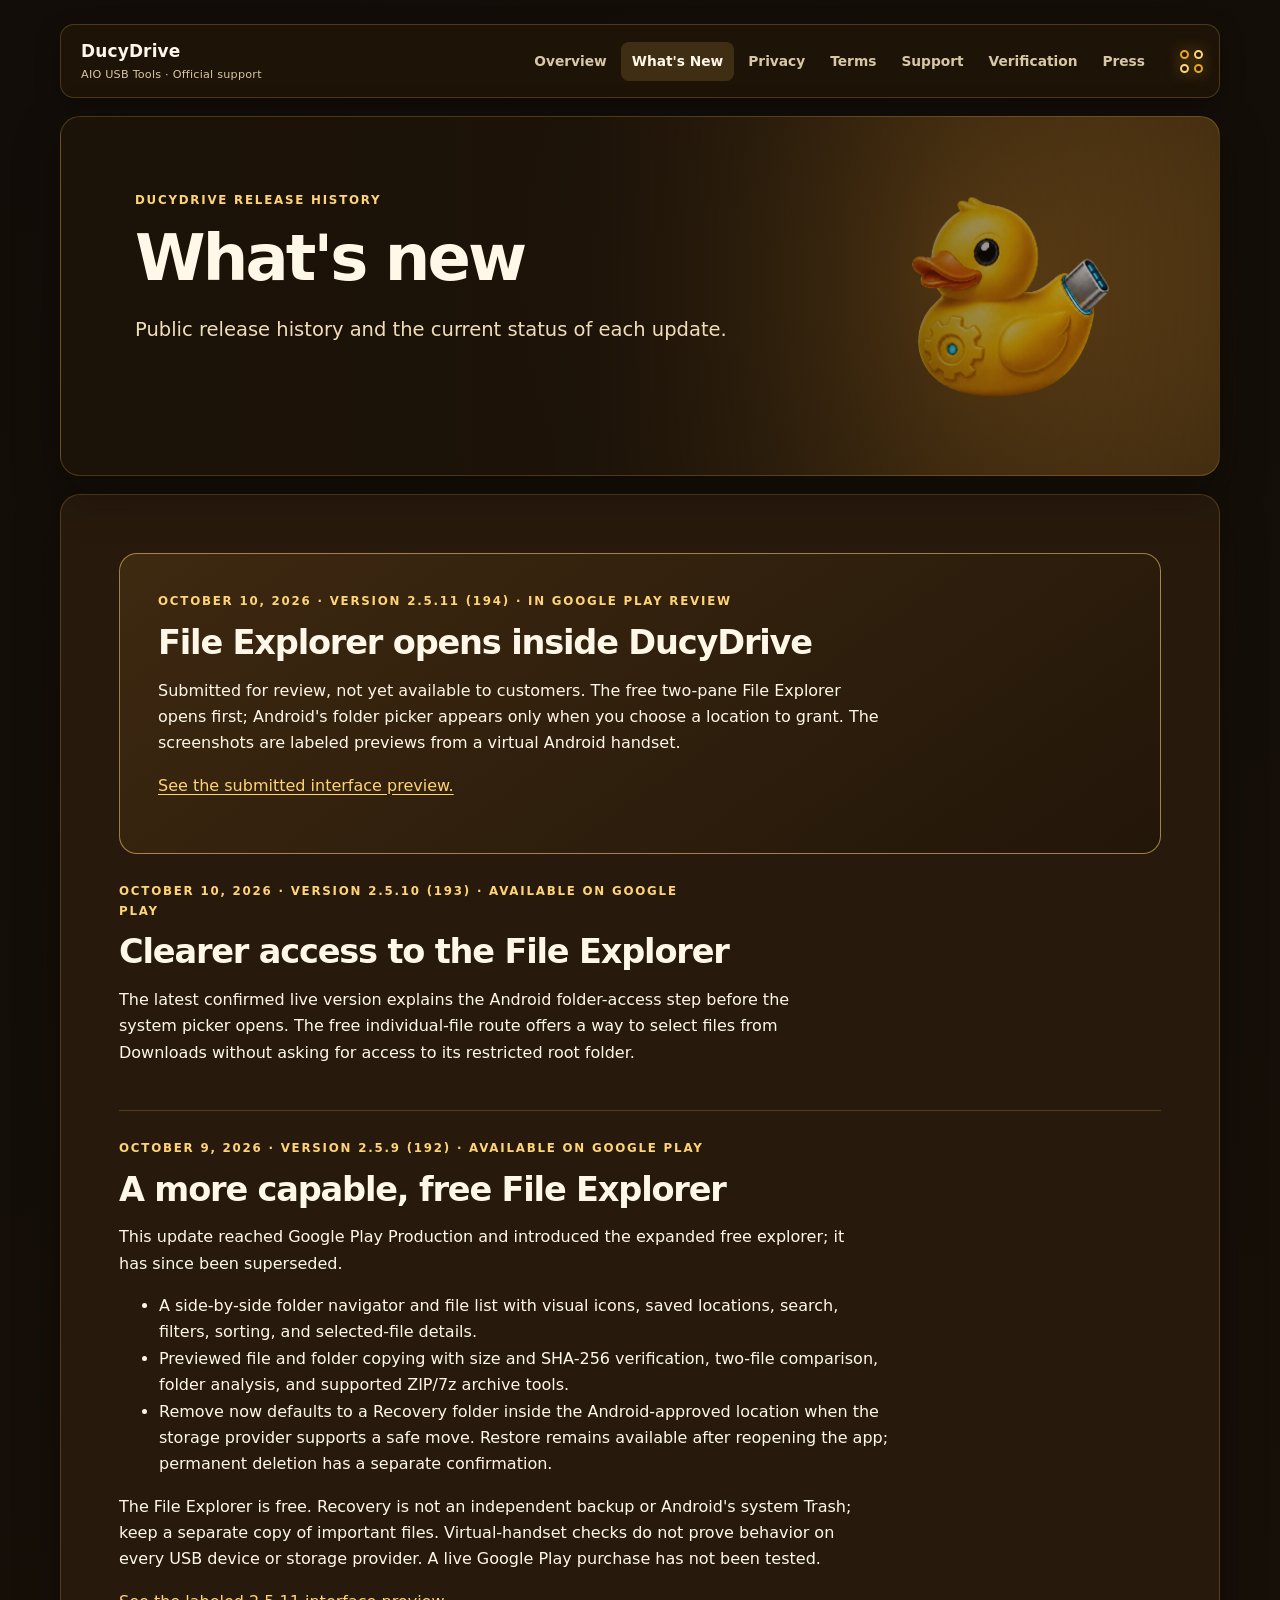
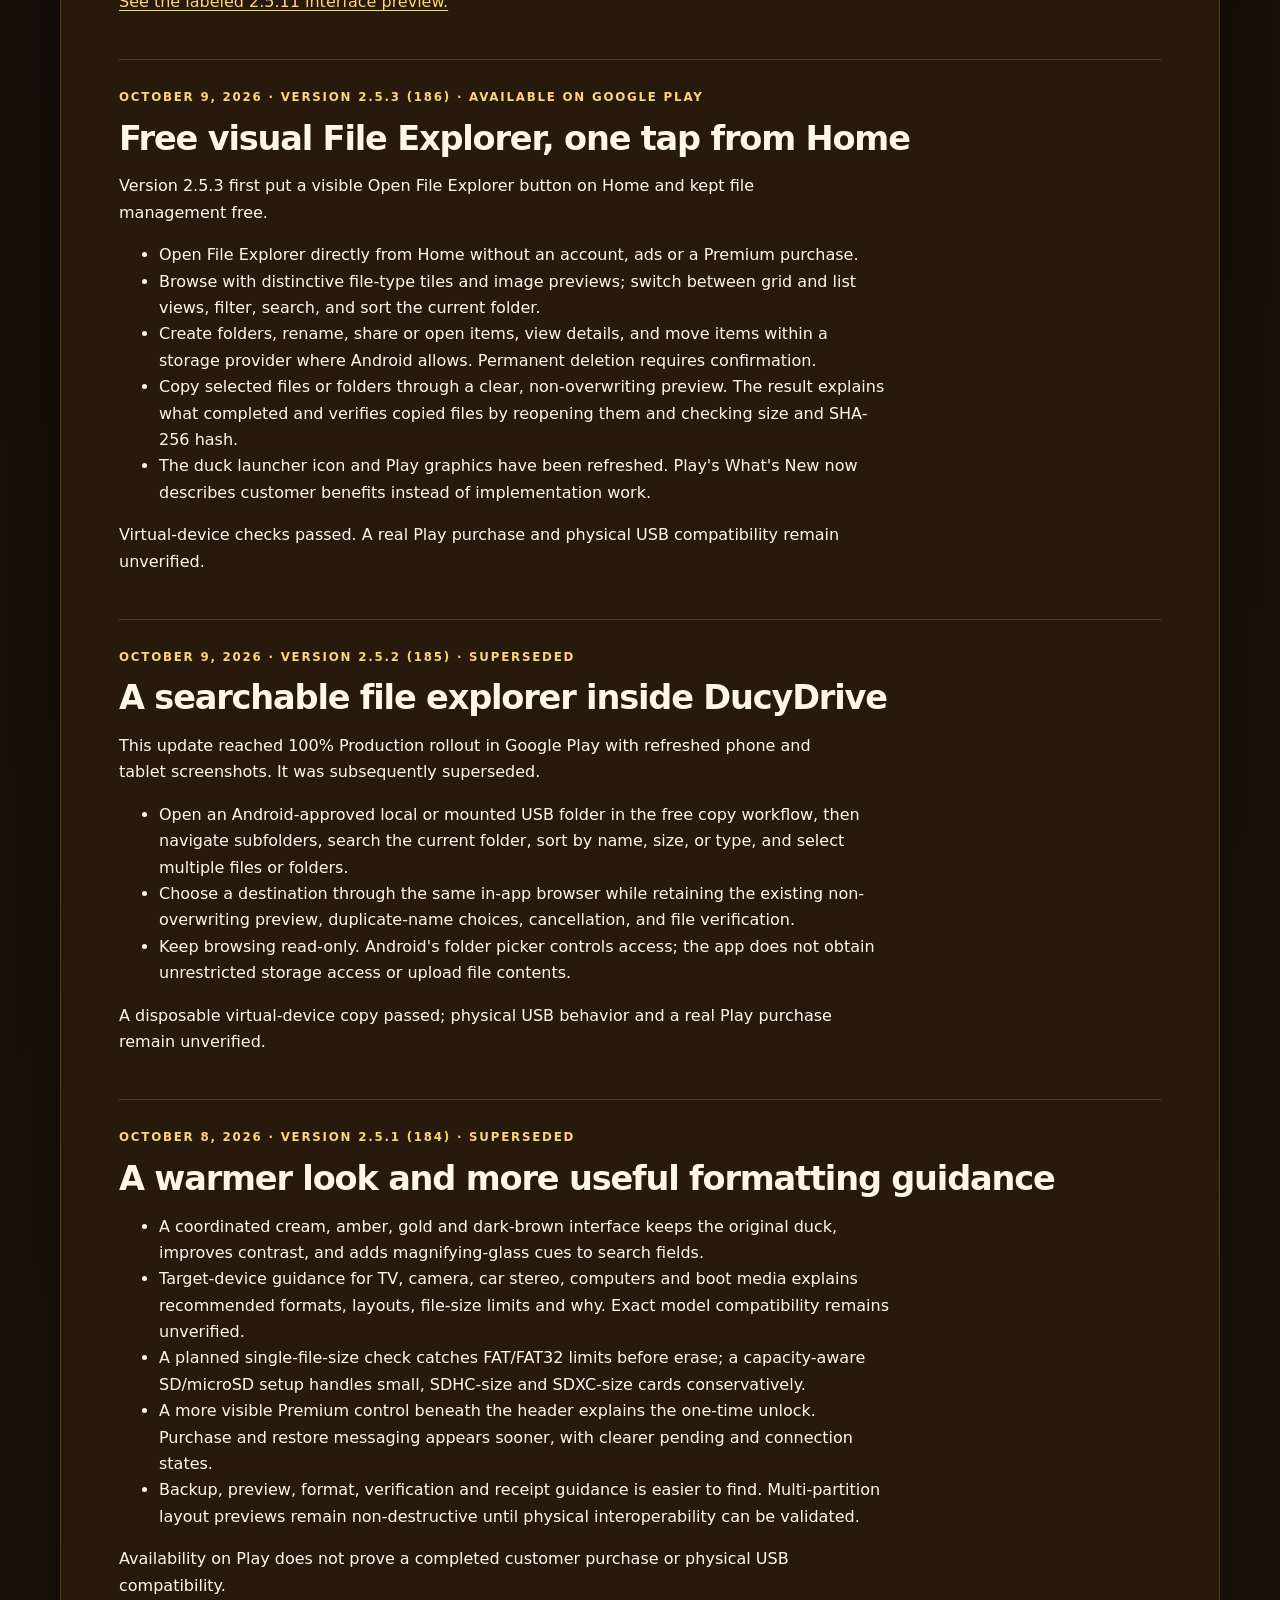
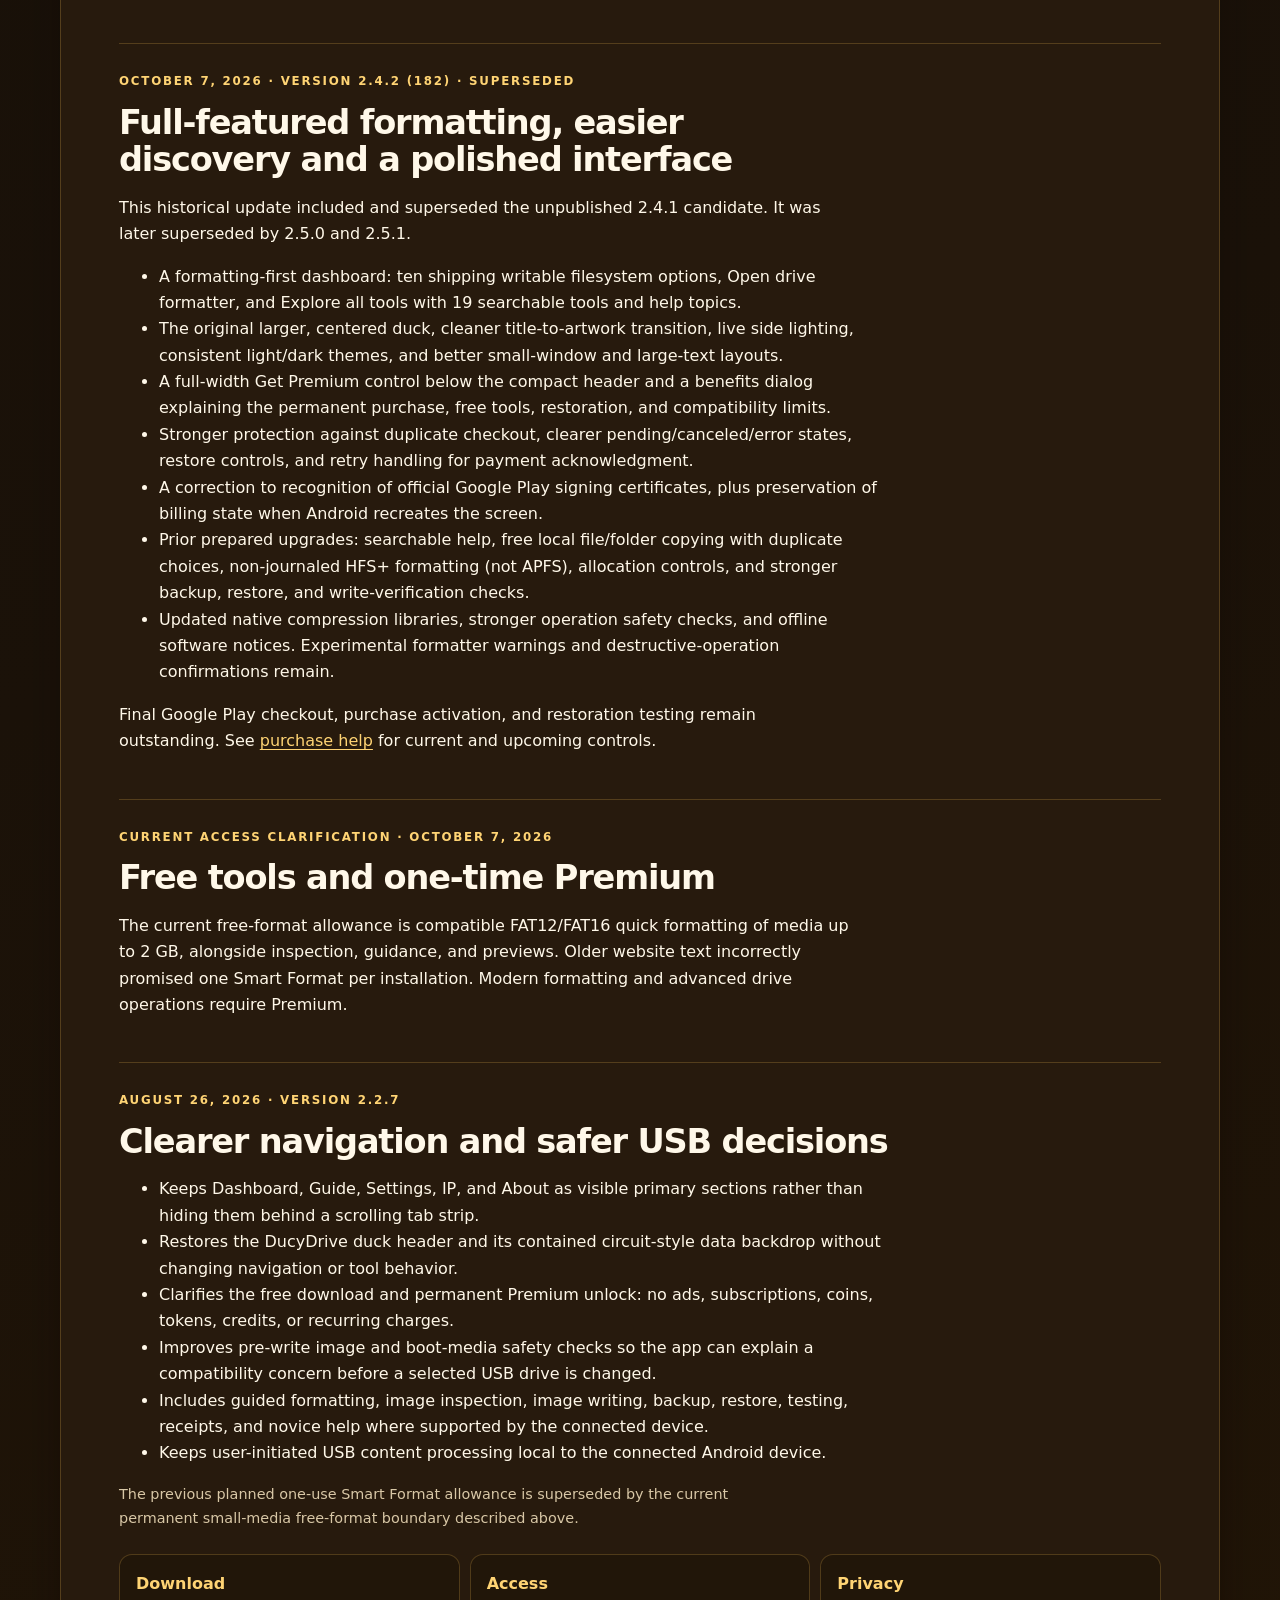
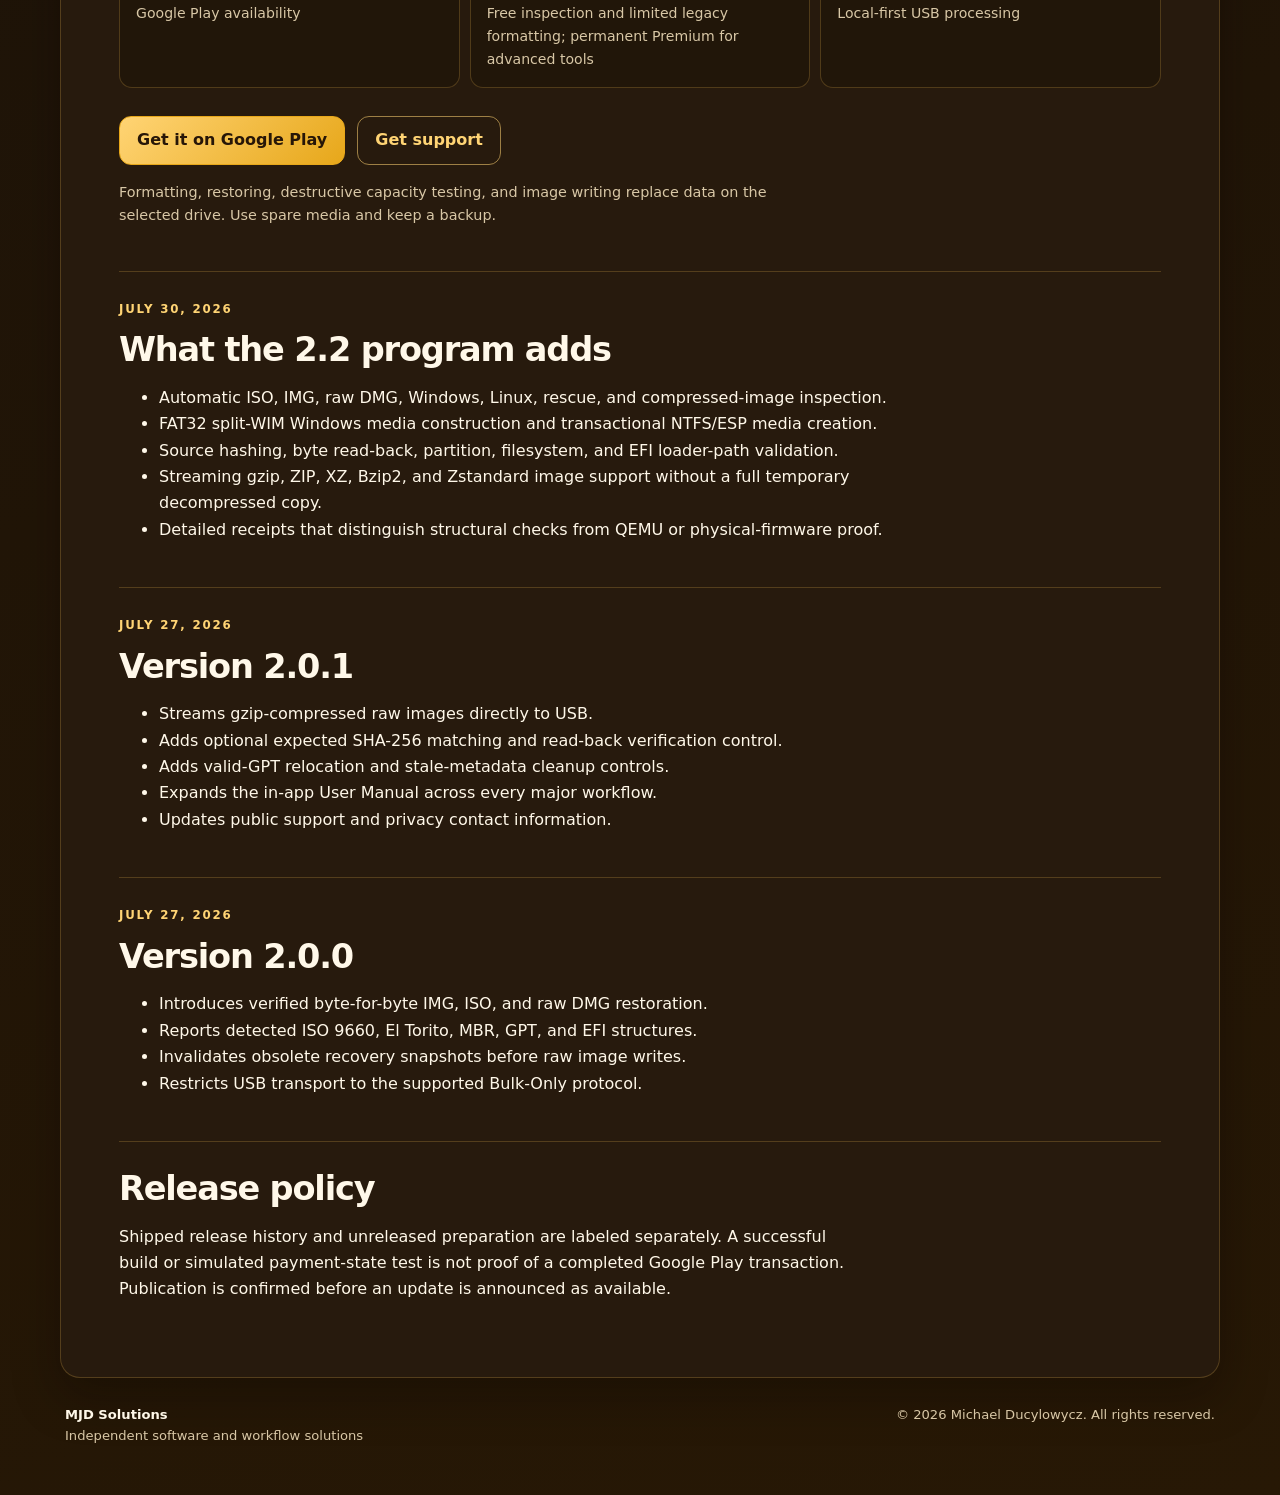
==== changelog.html @ 8ca4480f "Update DucyDrive site for 2.5.11 preview and current Play status" ====
<!doctype html>
<html lang="en">
<head>
  <meta charset="utf-8">
  <meta name="viewport" content="width=device-width, initial-scale=1">
  <meta name="theme-color" content="#211608">
  <meta name="description" content="DucyDrive AIO USB Tools feature and release history.">
  <title>What's New — DucyDrive AIO USB Tools</title>
  <link rel="stylesheet" href="styles.css?v=20261009-gold3">
</head>
<body>
  <a class="skip-link" href="#main">Skip to content</a>
  <div class="site-shell">
    <header class="site-header">
      <a class="wordmark" href="index.html" aria-label="DucyDrive home">
        <span><strong>DucyDrive</strong><small>AIO USB Tools · Official support</small></span>
      </a>
      <nav aria-label="Primary navigation">
        <a href="index.html">Overview</a><a aria-current="page" href="changelog.html">What's New</a>
        <a href="privacy.html">Privacy</a><a href="terms.html">Terms</a>
        <a href="support.html">Support</a><a href="foreground-service-verification.html">Verification</a><a href="press.html">Press</a>
      </nav>
      <span class="header-accent" aria-hidden="true"><i></i><i></i><i></i><i></i></span>
    </header>
    <main id="main">
      <section class="page-hero">
        <p class="eyebrow">DucyDrive release history</p>
        <h1>What's new</h1>
        <p class="lede">Public release history and the current status of each update.</p>
      </section>
      <div class="content-panel">
        <section class="content-section release-current">
          <p class="eyebrow">October 10, 2026 · Version 2.5.11 (194) · IN GOOGLE PLAY REVIEW</p>
          <h2>File Explorer opens inside DucyDrive</h2>
          <p>Submitted for review, not yet available to customers. The free two-pane File Explorer opens first; Android's folder picker appears only when you choose a location to grant. The screenshots are labeled previews from a virtual Android handset.</p>
          <p><a href="index.html#screenshots">See the submitted interface preview.</a></p>
        </section>
        <section class="content-section">
          <p class="eyebrow">October 10, 2026 · Version 2.5.10 (193) · AVAILABLE ON GOOGLE PLAY</p>
          <h2>Clearer access to the File Explorer</h2>
          <p>The latest confirmed live version explains the Android folder-access step before the system picker opens. The free individual-file route offers a way to select files from Downloads without asking for access to its restricted root folder.</p>
        </section>
        <section class="content-section">
          <p class="eyebrow">October 9, 2026 · Version 2.5.9 (192) · AVAILABLE ON GOOGLE PLAY</p>
          <h2>A more capable, free File Explorer</h2>
          <p>This update reached Google Play Production and introduced the expanded free explorer; it has since been superseded.</p>
          <ul>
            <li>A side-by-side folder navigator and file list with visual icons, saved locations, search, filters, sorting, and selected-file details.</li>
            <li>Previewed file and folder copying with size and SHA-256 verification, two-file comparison, folder analysis, and supported ZIP/7z archive tools.</li>
            <li>Remove now defaults to a Recovery folder inside the Android-approved location when the storage provider supports a safe move. Restore remains available after reopening the app; permanent deletion has a separate confirmation.</li>
          </ul>
          <p>The File Explorer is free. Recovery is not an independent backup or Android's system Trash; keep a separate copy of important files. Virtual-handset checks do not prove behavior on every USB device or storage provider. A live Google Play purchase has not been tested.</p>
          <p><a href="index.html#screenshots">See the labeled 2.5.11 interface preview.</a></p>
        </section>
        <section class="content-section">
          <p class="eyebrow">October 9, 2026 · Version 2.5.3 (186) · AVAILABLE ON GOOGLE PLAY</p>
          <h2>Free visual File Explorer, one tap from Home</h2>
          <p>Version 2.5.3 first put a visible Open File Explorer button on Home and kept file management free.</p>
          <ul>
            <li>Open File Explorer directly from Home without an account, ads or a Premium purchase.</li>
            <li>Browse with distinctive file-type tiles and image previews; switch between grid and list views, filter, search, and sort the current folder.</li>
            <li>Create folders, rename, share or open items, view details, and move items within a storage provider where Android allows. Permanent deletion requires confirmation.</li>
            <li>Copy selected files or folders through a clear, non-overwriting preview. The result explains what completed and verifies copied files by reopening them and checking size and SHA-256 hash.</li>
            <li>The duck launcher icon and Play graphics have been refreshed. Play's What's New now describes customer benefits instead of implementation work.</li>
          </ul>
          <p>Virtual-device checks passed. A real Play purchase and physical USB compatibility remain unverified.</p>
        </section>
        <section class="content-section">
          <p class="eyebrow">October 9, 2026 · Version 2.5.2 (185) · SUPERSEDED</p>
          <h2>A searchable file explorer inside DucyDrive</h2>
          <p>This update reached 100% Production rollout in Google Play with refreshed phone and tablet screenshots. It was subsequently superseded.</p>
          <ul>
            <li>Open an Android-approved local or mounted USB folder in the free copy workflow, then navigate subfolders, search the current folder, sort by name, size, or type, and select multiple files or folders.</li>
            <li>Choose a destination through the same in-app browser while retaining the existing non-overwriting preview, duplicate-name choices, cancellation, and file verification.</li>
            <li>Keep browsing read-only. Android's folder picker controls access; the app does not obtain unrestricted storage access or upload file contents.</li>
          </ul>
          <p>A disposable virtual-device copy passed; physical USB behavior and a real Play purchase remain unverified.</p>
        </section>
        <section class="content-section">
          <p class="eyebrow">October 8, 2026 · Version 2.5.1 (184) · SUPERSEDED</p>
          <h2>A warmer look and more useful formatting guidance</h2>
          <ul>
            <li>A coordinated cream, amber, gold and dark-brown interface keeps the original duck, improves contrast, and adds magnifying-glass cues to search fields.</li>
            <li>Target-device guidance for TV, camera, car stereo, computers and boot media explains recommended formats, layouts, file-size limits and why. Exact model compatibility remains unverified.</li>
            <li>A planned single-file-size check catches FAT/FAT32 limits before erase; a capacity-aware SD/microSD setup handles small, SDHC-size and SDXC-size cards conservatively.</li>
            <li>A more visible Premium control beneath the header explains the one-time unlock. Purchase and restore messaging appears sooner, with clearer pending and connection states.</li>
            <li>Backup, preview, format, verification and receipt guidance is easier to find. Multi-partition layout previews remain non-destructive until physical interoperability can be validated.</li>
          </ul>
          <p>Availability on Play does not prove a completed customer purchase or physical USB compatibility.</p>
        </section>
        <section class="content-section">
          <p class="eyebrow">October 7, 2026 · Version 2.4.2 (182) · SUPERSEDED</p>
          <h2>Full-featured formatting, easier discovery and a polished interface</h2>
          <p>This historical update included and superseded the unpublished 2.4.1 candidate. It was later superseded by 2.5.0 and 2.5.1.</p>
          <ul>
            <li>A formatting-first dashboard: ten shipping writable filesystem options, Open drive formatter, and Explore all tools with 19 searchable tools and help topics.</li>
            <li>The original larger, centered duck, cleaner title-to-artwork transition, live side lighting, consistent light/dark themes, and better small-window and large-text layouts.</li>
            <li>A full-width Get Premium control below the compact header and a benefits dialog explaining the permanent purchase, free tools, restoration, and compatibility limits.</li>
            <li>Stronger protection against duplicate checkout, clearer pending/canceled/error states, restore controls, and retry handling for payment acknowledgment.</li>
            <li>A correction to recognition of official Google Play signing certificates, plus preservation of billing state when Android recreates the screen.</li>
            <li>Prior prepared upgrades: searchable help, free local file/folder copying with duplicate choices, non-journaled HFS+ formatting (not APFS), allocation controls, and stronger backup, restore, and write-verification checks.</li>
            <li>Updated native compression libraries, stronger operation safety checks, and offline software notices. Experimental formatter warnings and destructive-operation confirmations remain.</li>
          </ul>
          <p>Final Google Play checkout, purchase activation, and restoration testing remain outstanding. See <a href="support.html#payments">purchase help</a> for current and upcoming controls.</p>
        </section>
        <section class="content-section">
          <p class="eyebrow">Current access clarification · October 7, 2026</p>
          <h2>Free tools and one-time Premium</h2>
          <p>The current free-format allowance is compatible FAT12/FAT16 quick formatting of media up to 2 GB, alongside inspection, guidance, and previews. Older website text incorrectly promised one Smart Format per installation. Modern formatting and advanced drive operations require Premium.</p>
        </section>
        <section class="content-section">
          <p class="eyebrow">August 26, 2026 · Version 2.2.7</p><h2>Clearer navigation and safer USB decisions</h2>
          <ul>
            <li>Keeps Dashboard, Guide, Settings, IP, and About as visible primary sections rather than hiding them behind a scrolling tab strip.</li>
            <li>Restores the DucyDrive duck header and its contained circuit-style data backdrop without changing navigation or tool behavior.</li>
            <li>Clarifies the free download and permanent Premium unlock: no ads, subscriptions, coins, tokens, credits, or recurring charges.</li>
            <li>Improves pre-write image and boot-media safety checks so the app can explain a compatibility concern before a selected USB drive is changed.</li>
            <li>Includes guided formatting, image inspection, image writing, backup, restore, testing, receipts, and novice help where supported by the connected device.</li>
            <li>Keeps user-initiated USB content processing local to the connected Android device.</li>
          </ul>
          <p class="release-caveat">The previous planned one-use Smart Format allowance is superseded by the current permanent small-media free-format boundary described above.</p>
          <div class="release-status-grid" aria-label="Google Play release status">
            <div><strong>Download</strong><span>Google Play availability</span></div>
            <div><strong>Access</strong><span>Free inspection and limited legacy formatting; permanent Premium for advanced tools</span></div>
            <div><strong>Privacy</strong><span>Local-first USB processing</span></div>
          </div>
          <div class="actions">
            <a class="button primary" href="https://play.google.com/store/apps/details?id=com.michaelducylowycz.duchydriveaiousbtools">Get it on Google Play</a>
            <a class="button" href="support.html">Get support</a>
          </div>
          <p class="release-caveat">Formatting, restoring, destructive capacity testing, and image writing replace data on the selected drive. Use spare media and keep a backup.</p>
        </section>
        <section class="content-section">
          <p class="eyebrow">July 30, 2026</p><h2>What the 2.2 program adds</h2>
          <ul>
            <li>Automatic ISO, IMG, raw DMG, Windows, Linux, rescue, and compressed-image inspection.</li>
            <li>FAT32 split-WIM Windows media construction and transactional NTFS/ESP media creation.</li>
            <li>Source hashing, byte read-back, partition, filesystem, and EFI loader-path validation.</li>
            <li>Streaming gzip, ZIP, XZ, Bzip2, and Zstandard image support without a full temporary decompressed copy.</li>
            <li>Detailed receipts that distinguish structural checks from QEMU or physical-firmware proof.</li>
          </ul>
        </section>
        <section class="content-section">
          <p class="eyebrow">July 27, 2026</p><h2>Version 2.0.1</h2>
          <ul>
            <li>Streams gzip-compressed raw images directly to USB.</li>
            <li>Adds optional expected SHA-256 matching and read-back verification control.</li>
            <li>Adds valid-GPT relocation and stale-metadata cleanup controls.</li>
            <li>Expands the in-app User Manual across every major workflow.</li>
            <li>Updates public support and privacy contact information.</li>
          </ul>
        </section>
        <section class="content-section">
          <p class="eyebrow">July 27, 2026</p><h2>Version 2.0.0</h2>
          <ul>
            <li>Introduces verified byte-for-byte IMG, ISO, and raw DMG restoration.</li>
            <li>Reports detected ISO 9660, El Torito, MBR, GPT, and EFI structures.</li>
            <li>Invalidates obsolete recovery snapshots before raw image writes.</li>
            <li>Restricts USB transport to the supported Bulk-Only protocol.</li>
          </ul>
        </section>
        <section class="content-section">
          <h2>Release policy</h2>
          <p>Shipped release history and unreleased preparation are labeled separately. A successful build or simulated payment-state test is not proof of a completed Google Play transaction. Publication is confirmed before an update is announced as available.</p>
        </section>
      </div>
    </main>
    <footer><div><strong>MJD Solutions</strong><span>Independent software and workflow solutions</span></div><p>© 2026 Michael Ducylowycz. All rights reserved.</p></footer>
  </div>
</body>
</html>
---- styles.css ----
:root {
  color-scheme: dark;
  --ink: #fff8e9;
  --muted: #d8c7a6;
  --navy-950: #120d08;
  --navy-900: #211608;
  --navy-800: #36230d;
  --surface: #271a0d;
  --surface-strong: #39250f;
  --blue: #e7a71a;
  --blue-bright: #ffd474;
  --gold: #ffd474;
  --border: rgba(245, 190, 83, 0.22);
  --border-strong: rgba(255, 212, 116, 0.55);
  --shadow: 0 18px 46px rgba(12, 7, 2, 0.34);
  --radius: 20px;
}

* { box-sizing: border-box; }

.release-screen { display: block; width: min(100%, 300px); justify-self: center; }
.release-spotlight .release-screen img { width: 100%; height: auto; max-height: none; object-fit: contain; border-radius: 20px; }
.screenshot-grid { display: grid; grid-template-columns: repeat(auto-fit, minmax(min(100%, 210px), 1fr)); gap: 24px; margin-top: 28px; }
.screenshot-grid figure { margin: 0; max-width: 300px; justify-self: center; }
.screenshot-grid img { display: block; width: 100%; height: auto; border: 1px solid var(--border-strong); border-radius: 16px; }
.screenshot-grid figcaption { margin-top: 10px; font-weight: 600; color: var(--muted); }
.animation-preview { margin-top: 28px; }
.animation-preview summary { cursor: pointer; padding: 16px 0; font-weight: 600; }
.animation-preview video { display: block; width: min(100%, 330px); max-height: 75vh; border-radius: 16px; }

html { scroll-behavior: smooth; }

body {
  margin: 0;
  min-height: 100vh;
  color: var(--ink);
  font-family: Inter, ui-sans-serif, system-ui, -apple-system, BlinkMacSystemFont, "Segoe UI", sans-serif;
  line-height: 1.65;
  background:
    radial-gradient(circle at 88% -8%, rgba(201, 129, 18, 0.2), transparent 32rem),
    linear-gradient(160deg, var(--navy-950), #1b1209 58%, #271805);
}

body::before {
  position: fixed;
  inset: 0;
  z-index: -1;
  content: "";
  opacity: 0.13;
  pointer-events: none;
  background-image:
    linear-gradient(rgba(255, 204, 99, 0.07) 1px, transparent 1px),
    linear-gradient(90deg, rgba(255, 204, 99, 0.07) 1px, transparent 1px);
  background-size: 72px 72px;
  mask-image: linear-gradient(to bottom, black, transparent 75%);
}

a { color: inherit; }

.skip-link {
  position: fixed;
  top: 12px;
  left: 12px;
  z-index: 99;
  padding: 10px 14px;
  border-radius: 10px;
  color: #211507;
  background: var(--gold);
  transform: translateY(-160%);
}

.skip-link:focus { transform: translateY(0); }

.site-shell {
  width: min(1160px, calc(100% - 40px));
  margin: 0 auto;
  padding: 24px 0 40px;
}

.site-header {
  display: flex;
  align-items: center;
  justify-content: space-between;
  gap: 22px;
  padding: 13px 16px 13px 20px;
  border: 1px solid var(--border);
  border-radius: 14px;
  background: rgba(31, 20, 8, 0.96);
  box-shadow: 0 8px 24px rgba(12, 7, 2, 0.3);
}

/* Primary navigation is deliberately allowed to wrap. Nothing important is
   hidden in a horizontal scroller on narrow screens. */
.site-header nav { min-width: 0; }

.wordmark {
  display: flex;
  align-items: center;
  gap: 12px;
  text-decoration: none;
  white-space: nowrap;
}

.wordmark strong,
.wordmark small { display: block; }
.wordmark strong { font-size: 1.06rem; letter-spacing: 0.01em; }
.wordmark small { color: var(--muted); font-size: 0.7rem; letter-spacing: 0.02em; }

.header-accent {
  display: grid;
  flex: 0 0 auto;
  grid-template-columns: repeat(2, 9px);
  gap: 5px;
  margin-left: 2px;
}

.header-accent i {
  width: 9px;
  height: 9px;
  border: 2px solid var(--blue);
  border-radius: 50%;
  box-shadow: 0 0 16px rgba(255, 202, 86, 0.42);
}

.header-accent i:nth-child(2),
.header-accent i:nth-child(3) { border-color: var(--gold); }

nav { display: flex; flex: 1; flex-wrap: wrap; justify-content: flex-end; gap: 3px; }
nav a {
  padding: 8px 11px;
  border-radius: 8px;
  color: var(--muted);
  font-size: 0.86rem;
  font-weight: 680;
  text-decoration: none;
}
nav a:hover,
nav a:focus-visible,
nav a[aria-current="page"] { color: var(--ink); background: rgba(255, 202, 86, 0.15); }

main { margin-top: 18px; }

.hero,
.section,
.page-hero,
.content-panel {
  border: 1px solid var(--border);
  background: var(--surface);
  box-shadow: var(--shadow);
}

.hero {
  display: grid;
  grid-template-columns: 1.12fr 0.88fr;
  min-height: 500px;
  overflow: hidden;
  border-radius: var(--radius);
}

.hero-copy {
  align-self: center;
  padding: clamp(34px, 6vw, 72px);
}

.hero-art {
  position: relative;
  min-height: 390px;
  border-left: 1px solid var(--border);
  background:
    radial-gradient(circle at 50% 48%, rgba(255, 197, 82, 0.43) 0%, rgba(221, 145, 30, 0.21) 30%, transparent 62%),
    linear-gradient(90deg, var(--navy-900), transparent 30%),
    repeating-linear-gradient(135deg, transparent 0 34px, rgba(255, 192, 65, 0.055) 35px, transparent 36px 78px),
    linear-gradient(145deg, #291b0c, #120d08);
}

.hero-art::before {
  position: absolute;
  inset: 0;
  content: "";
  background: url("assets/ducy-duck-brand-cutout.png") center / min(80%, 420px) auto no-repeat;
  filter: drop-shadow(0 18px 38px rgba(10, 6, 2, 0.42));
}

.hero-art::after {
  position: absolute;
  inset: 24px;
  content: "";
  pointer-events: none;
  border: 1px solid rgba(255, 212, 116, 0.13);
  border-radius: 18px;
}

.eyebrow {
  margin: 0 0 12px;
  color: var(--blue-bright);
  font-size: 0.74rem;
  font-weight: 820;
  letter-spacing: 0.15em;
  text-transform: uppercase;
}

h1, h2, h3 { line-height: 1.12; text-wrap: balance; }
h1 { margin: 0; font-size: clamp(2.4rem, 5.6vw, 4.5rem); letter-spacing: -0.045em; }
h2 { margin: 0; font-size: clamp(1.8rem, 4vw, 3rem); letter-spacing: -0.035em; }
h3 { margin: 0; font-size: 1.18rem; }
p, li { max-width: 72ch; }
.lede { color: #f0ddbb; font-size: clamp(1.02rem, 2vw, 1.22rem); }
.muted, .meta { color: var(--muted); }

.actions { display: flex; flex-wrap: wrap; gap: 12px; margin-top: 28px; }
.button {
  display: inline-flex;
  align-items: center;
  justify-content: center;
  min-height: 46px;
  padding: 10px 17px;
  border: 1px solid var(--border-strong);
  border-radius: 12px;
  color: var(--ink);
  font-weight: 760;
  text-decoration: none;
  transition: transform 160ms ease, border-color 160ms ease, background 160ms ease;
}
.button:hover { transform: translateY(-2px); border-color: var(--blue); background: rgba(255, 202, 86, 0.12); }
.button.primary { border-color: var(--blue); color: #271607; background: linear-gradient(135deg, var(--blue-bright), var(--blue)); }

.section {
  margin-top: 18px;
  padding: clamp(30px, 5vw, 58px);
  border-radius: var(--radius);
}

.section-heading-row {
  display: grid;
  grid-template-columns: 1fr minmax(280px, 0.72fr);
  align-items: end;
  gap: clamp(24px, 5vw, 64px);
}
.section-intro { margin: 0; color: var(--muted); }
.feature-overview {
  background:
    radial-gradient(circle at 96% 5%, rgba(255, 202, 86, 0.13), transparent 24rem),
    linear-gradient(145deg, #2e1e0d, #1c1309);
}
.feature-card-grid {
  display: grid;
  grid-template-columns: repeat(3, minmax(0, 1fr));
  gap: 14px;
  margin-top: 30px;
}
.feature-card {
  position: relative;
  min-height: 220px;
  padding: 24px;
  overflow: hidden;
  border: 1px solid var(--border);
  border-radius: 16px;
  background: linear-gradient(155deg, rgba(62, 41, 17, 0.88), rgba(31, 20, 9, 0.88));
}
.feature-card::after {
  position: absolute;
  right: -28px;
  bottom: -34px;
  width: 105px;
  height: 105px;
  border: 1px solid rgba(255, 202, 86, 0.17);
  border-radius: 50%;
  content: "";
}
.feature-symbol {
  display: inline-grid;
  width: 38px;
  height: 38px;
  margin-bottom: 38px;
  place-items: center;
  border: 1px solid var(--border-strong);
  border-radius: 11px;
  color: var(--gold);
  font-size: 0.7rem;
  font-weight: 850;
  letter-spacing: 0.08em;
  background: rgba(255, 202, 86, 0.1);
}
.feature-card p { margin-bottom: 0; color: var(--muted); font-size: 0.93rem; }
.feature-footer {
  display: flex;
  align-items: center;
  justify-content: space-between;
  gap: 24px;
  margin-top: 22px;
  padding-top: 20px;
  border-top: 1px solid var(--border);
}
.feature-footer p { margin: 0; color: var(--muted); font-size: 0.88rem; }
.feature-footer .text-link { flex: 0 0 auto; text-decoration: none; }

.intro-grid,
.story { display: grid; grid-template-columns: 0.85fr 1.15fr; gap: clamp(28px, 6vw, 72px); }

.metric-panel { display: grid; gap: 10px; }
.metric-panel div {
  display: grid;
  grid-template-columns: minmax(110px, 0.65fr) 1.35fr;
  align-items: center;
  gap: 16px;
  padding: 18px;
  border: 1px solid var(--border);
  border-radius: 14px;
  background: rgba(34, 22, 9, 0.68);
}
.metric-panel strong { color: var(--gold); font-size: 1.05rem; }
.metric-panel span { color: var(--muted); }

.card-grid {
  display: grid;
  grid-template-columns: repeat(4, 1fr);
  gap: 14px;
  margin-top: 26px;
}
.resource-card {
  display: flex;
  flex-direction: column;
  min-height: 265px;
  padding: 22px;
  border: 1px solid var(--border);
  border-radius: 14px;
  background: #36240f;
  text-decoration: none;
  transition: transform 180ms ease, border-color 180ms ease;
}
.resource-card:hover { transform: translateY(-4px); border-color: var(--blue); }
.resource-card p { color: var(--muted); font-size: 0.92rem; }
.card-icon { margin-bottom: auto; color: var(--gold); font-size: 0.72rem; font-weight: 850; letter-spacing: 0.13em; }
.text-link { margin-top: auto; color: var(--blue-bright); font-size: 0.9rem; font-weight: 760; }

.story { background: linear-gradient(135deg, rgba(59, 39, 16, 0.94), rgba(26, 17, 7, 0.94)); }
.story-copy p:first-child { margin-top: 0; font-weight: 650; }
.notice {
  padding: 15px 18px;
  border-left: 3px solid var(--gold);
  color: var(--muted);
  background: rgba(255, 196, 83, 0.06);
}

.page-hero {
  position: relative;
  isolation: isolate;
  min-height: 360px;
  padding: clamp(42px, 7vw, 74px);
  overflow: hidden;
  border-radius: var(--radius);
  background:
    linear-gradient(90deg, rgba(27, 18, 8, 1) 0%, rgba(27, 18, 8, 0.96) 45%, rgba(27, 18, 8, 0.46) 77%, rgba(27, 18, 8, 0.22) 100%),
    url("assets/ducy-duck-brand-cutout.png") right 8% center / 310px auto no-repeat,
    radial-gradient(circle at 80% 45%, #80551C 0%, #503613 31%, #211608 72%);
}
.page-hero > * { position: relative; z-index: 1; }
.page-hero h1 { max-width: 700px; font-size: clamp(2.3rem, 5vw, 4rem); }
.page-hero .lede { max-width: 700px; }
.facts { display: grid; grid-template-columns: repeat(3, minmax(0, 1fr)); gap: 10px; max-width: 700px; margin-top: 26px; }
.facts div { min-width: 0; padding: 12px 15px; border: 1px solid var(--border); border-radius: 11px; background: rgba(30, 20, 8, 0.7); }
.facts dt { color: var(--muted); font-size: 0.68rem; font-weight: 800; letter-spacing: 0.1em; text-transform: uppercase; }
.facts dd { margin: 3px 0 0; font-weight: 720; }

.content-panel {
  padding: clamp(28px, 5vw, 58px);
  width: 100%;
  margin: 18px 0 0;
  border-radius: var(--radius);
}
.content-section { padding: 0 0 28px; margin: 0 0 28px; border-bottom: 1px solid var(--border); }
.content-section:last-child { padding-bottom: 0; margin-bottom: 0; border-bottom: 0; }
.content-section h2 { font-size: clamp(1.45rem, 3vw, 2.1rem); }
.content-section h3 { margin-top: 24px; }
.content-section a { color: var(--blue-bright); text-underline-offset: 0.2em; }
.summary-grid, .video-grid { display: grid; grid-template-columns: repeat(3, 1fr); gap: 14px; margin-top: 22px; }
.summary-grid article, .video-card { padding: 20px; border: 1px solid var(--border); border-radius: 15px; background: rgba(43, 28, 11, 0.72); }
.summary-grid p, .video-card p { color: var(--muted); }
.video-grid { grid-template-columns: repeat(2, 1fr); }
video { display: block; width: min(100%, 360px); max-height: 680px; margin: 18px auto 0; border: 1px solid var(--border); border-radius: 14px; background: #000; }

.demo-layout {
  display: grid;
  grid-template-columns: minmax(280px, 0.82fr) minmax(320px, 1.18fr);
  gap: clamp(26px, 5vw, 64px);
  align-items: center;
  margin-top: 28px;
}

.demo-stage {
  padding: 18px;
  border: 1px solid var(--border);
  border-radius: 24px;
  background: linear-gradient(145deg, rgba(194, 132, 25, 0.2), rgba(36, 23, 9, 0.82));
  box-shadow: 0 28px 70px rgba(0, 0, 0, 0.26);
}

.demo-stage video {
  width: min(100%, 390px);
  max-height: 694px;
  margin: 0 auto;
  border-radius: 16px;
}

.demo-details h3 { margin-top: 6px; font-size: clamp(1.55rem, 3vw, 2.2rem); }
.demo-points { display: grid; gap: 15px; margin: 24px 0 28px; padding: 0; list-style: none; }
.demo-points li { padding: 15px 17px; border-left: 3px solid var(--gold); border-radius: 0 12px 12px 0; background: rgba(46, 30, 12, 0.72); color: var(--muted); }
.demo-points strong { color: var(--ink); }

footer {
  display: flex;
  justify-content: space-between;
  gap: 24px;
  padding: 26px 5px 8px;
  color: var(--muted);
  font-size: 0.82rem;
}
footer strong, footer span { display: block; }
footer strong { color: var(--ink); }
footer p { margin: 0; text-align: right; }

@media (max-width: 900px) {
  .site-header { align-items: flex-start; flex-direction: column; position: relative; }
  .header-accent { position: absolute; top: 18px; right: 18px; }
  .hero { grid-template-columns: 1fr; }
  .hero-art { min-height: 260px; border-top: 1px solid var(--border); border-left: 0; }
  .intro-grid, .story { grid-template-columns: 1fr; }
  .section-heading-row { grid-template-columns: 1fr; }
  .demo-layout { grid-template-columns: 1fr; }
  .feature-card-grid { grid-template-columns: repeat(2, minmax(0, 1fr)); }
  .card-grid { grid-template-columns: repeat(2, 1fr); }
}

@media (max-width: 620px) {
  .site-shell { width: min(100% - 20px, 1180px); padding-top: 10px; }
  .site-header { padding: 14px; border-radius: 14px; }
  nav { justify-content: flex-start; gap: 3px; }
  nav a { padding: 7px 8px; font-size: 0.78rem; }
  .hero, .section, .page-hero, .content-panel { border-radius: 16px; }
  .page-hero { min-height: auto; padding: 36px 24px; background-position: 68% center; }
  .content-panel { width: 100%; }
  .hero-copy { padding: 30px 24px; }
  .card-grid, .summary-grid, .video-grid, .feature-card-grid { grid-template-columns: 1fr; }
  .feature-card { min-height: 0; }
  .feature-footer { align-items: flex-start; flex-direction: column; }
  .facts { grid-template-columns: 1fr; max-width: none; }
  .resource-card { min-height: 225px; }
  .metric-panel div { grid-template-columns: 1fr; gap: 3px; }
  footer { flex-direction: column; }
  footer p { text-align: left; }
}

@media (prefers-reduced-motion: reduce) {
  html { scroll-behavior: auto; }
  *, *::before, *::after { transition-duration: 0.01ms !important; }
}
.release-spotlight {
  display: grid;
  grid-template-columns: minmax(0, 1fr) minmax(280px, 0.82fr);
  align-items: center;
  gap: clamp(1.5rem, 4vw, 3.5rem);
}

.release-spotlight img {
  display: block;
  width: 100%;
  border: 1px solid rgba(255, 202, 86, 0.32);
  border-radius: 22px;
  box-shadow: 0 24px 60px rgba(0, 0, 0, 0.32);
}

.release-caveat {
  margin-top: 1rem;
  color: var(--muted);
  font-size: 0.9rem;
}

.release-current {
  padding: clamp(24px, 4vw, 38px);
  border: 1px solid var(--border-strong);
  border-radius: 18px;
  background: linear-gradient(145deg, rgba(64, 42, 17, 0.92), rgba(34, 22, 9, 0.92));
}

.release-status-grid {
  display: grid;
  grid-template-columns: repeat(3, minmax(0, 1fr));
  gap: 10px;
  margin-top: 24px;
}

.release-status-grid div {
  padding: 16px;
  border: 1px solid var(--border);
  border-radius: 13px;
  background: rgba(31, 20, 8, 0.65);
}

.release-status-grid strong,
.release-status-grid span { display: block; }
.release-status-grid strong { color: var(--gold); }
.release-status-grid span { margin-top: 4px; color: var(--muted); font-size: 0.88rem; }

@media (max-width: 760px) {
  .release-spotlight {
    grid-template-columns: 1fr;
  }

  .release-status-grid {
    grid-template-columns: 1fr;
  }
}
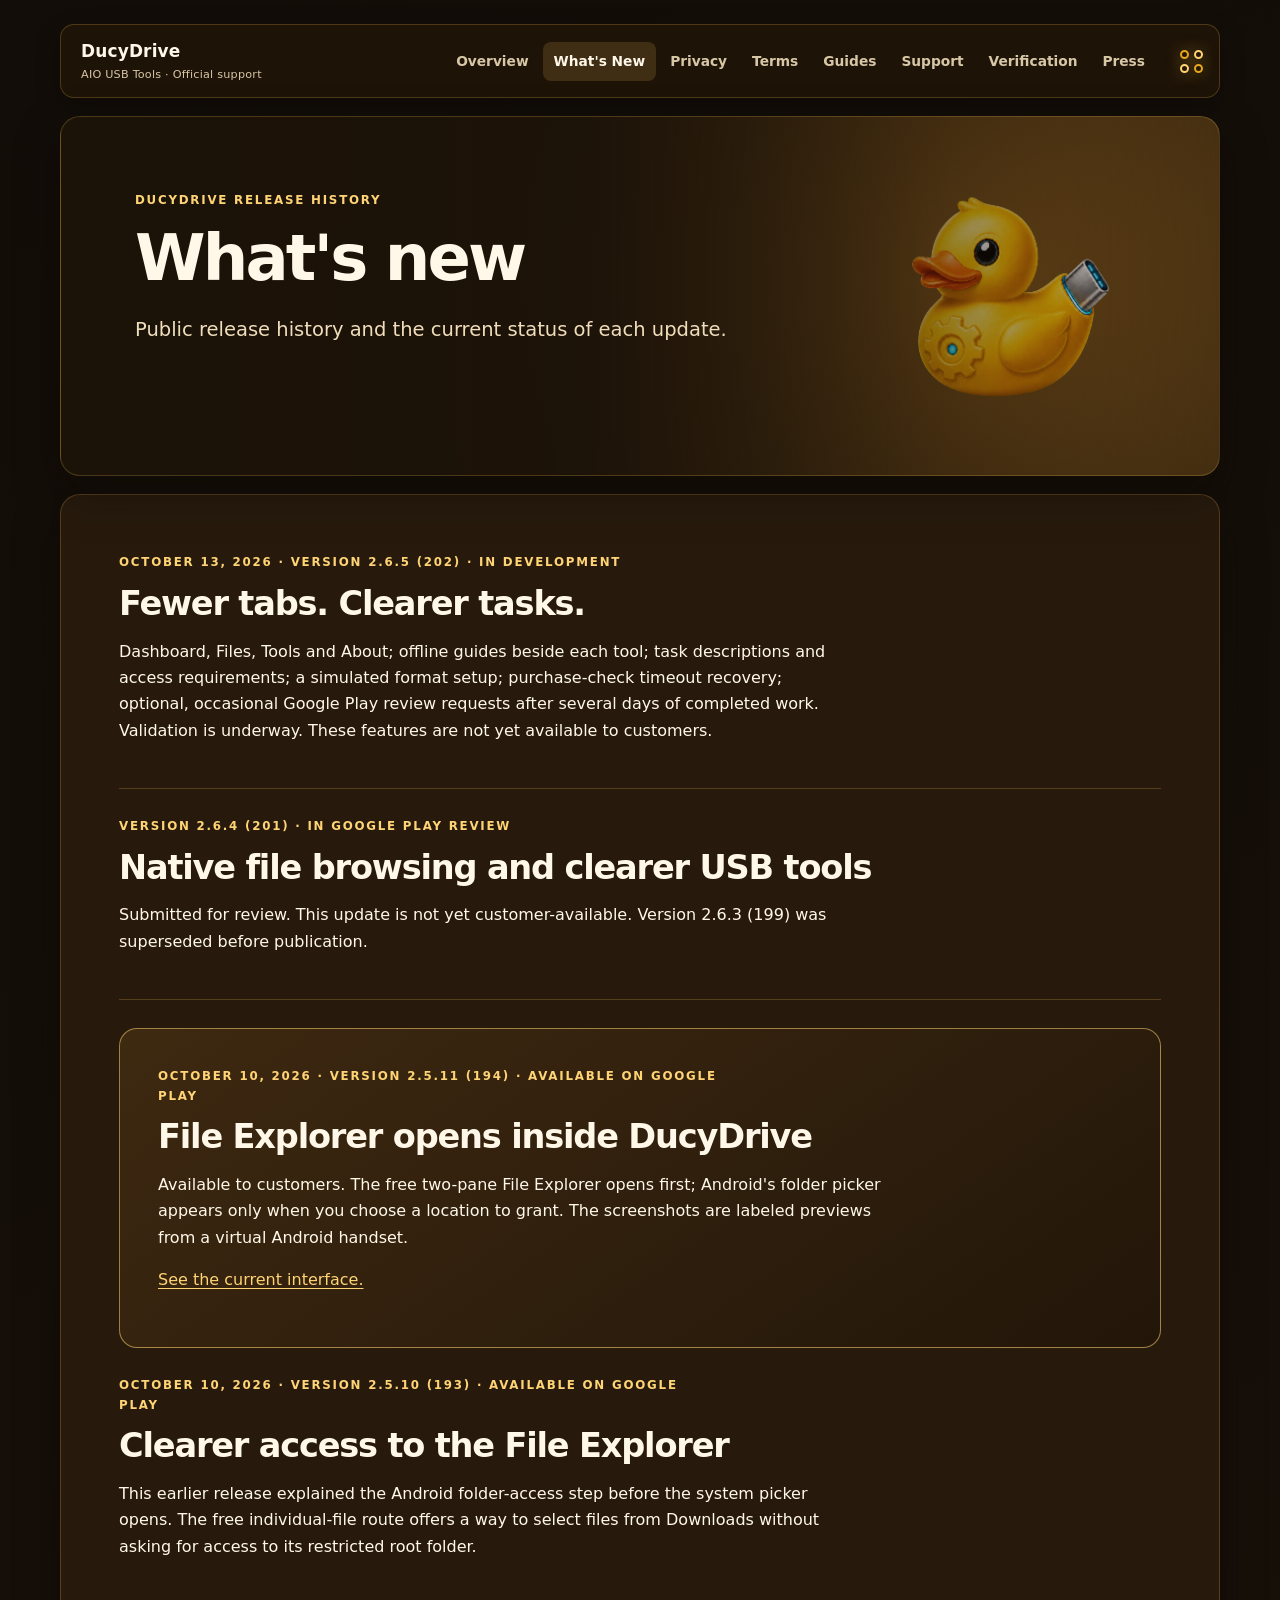
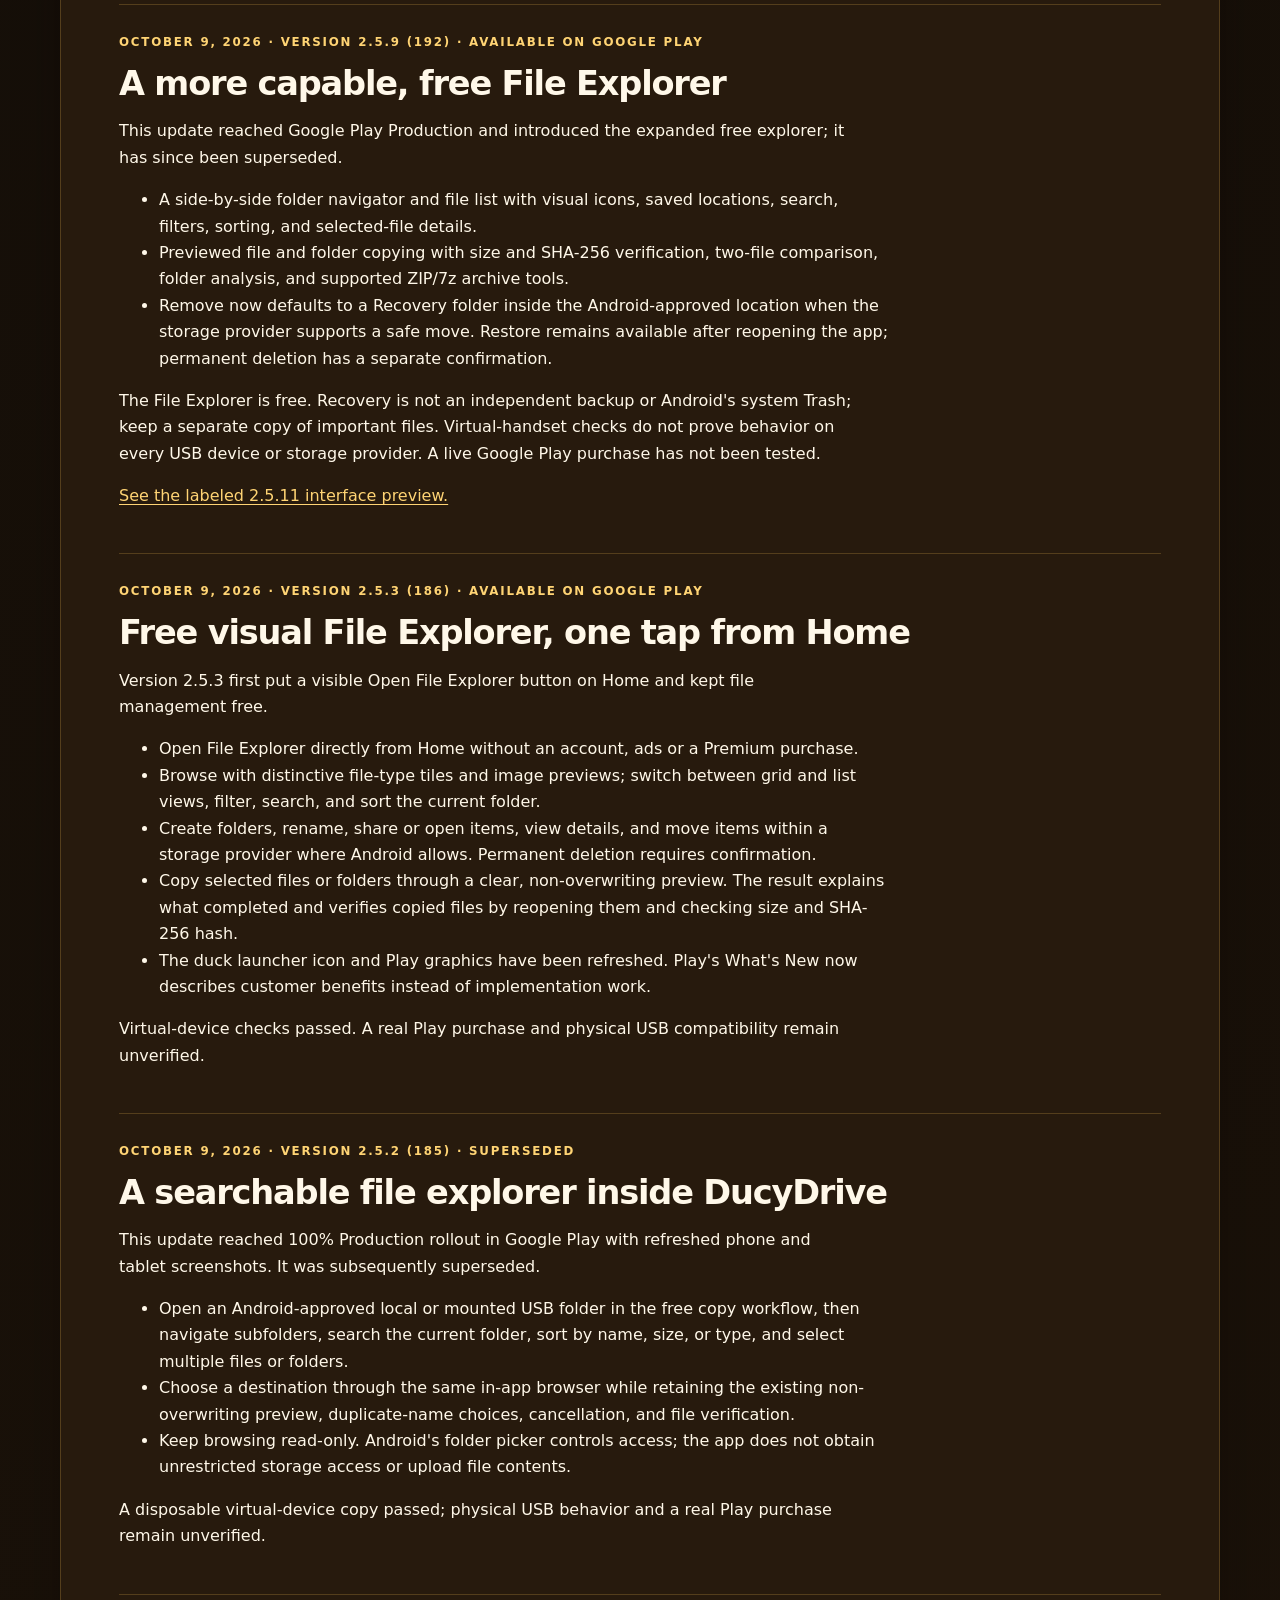
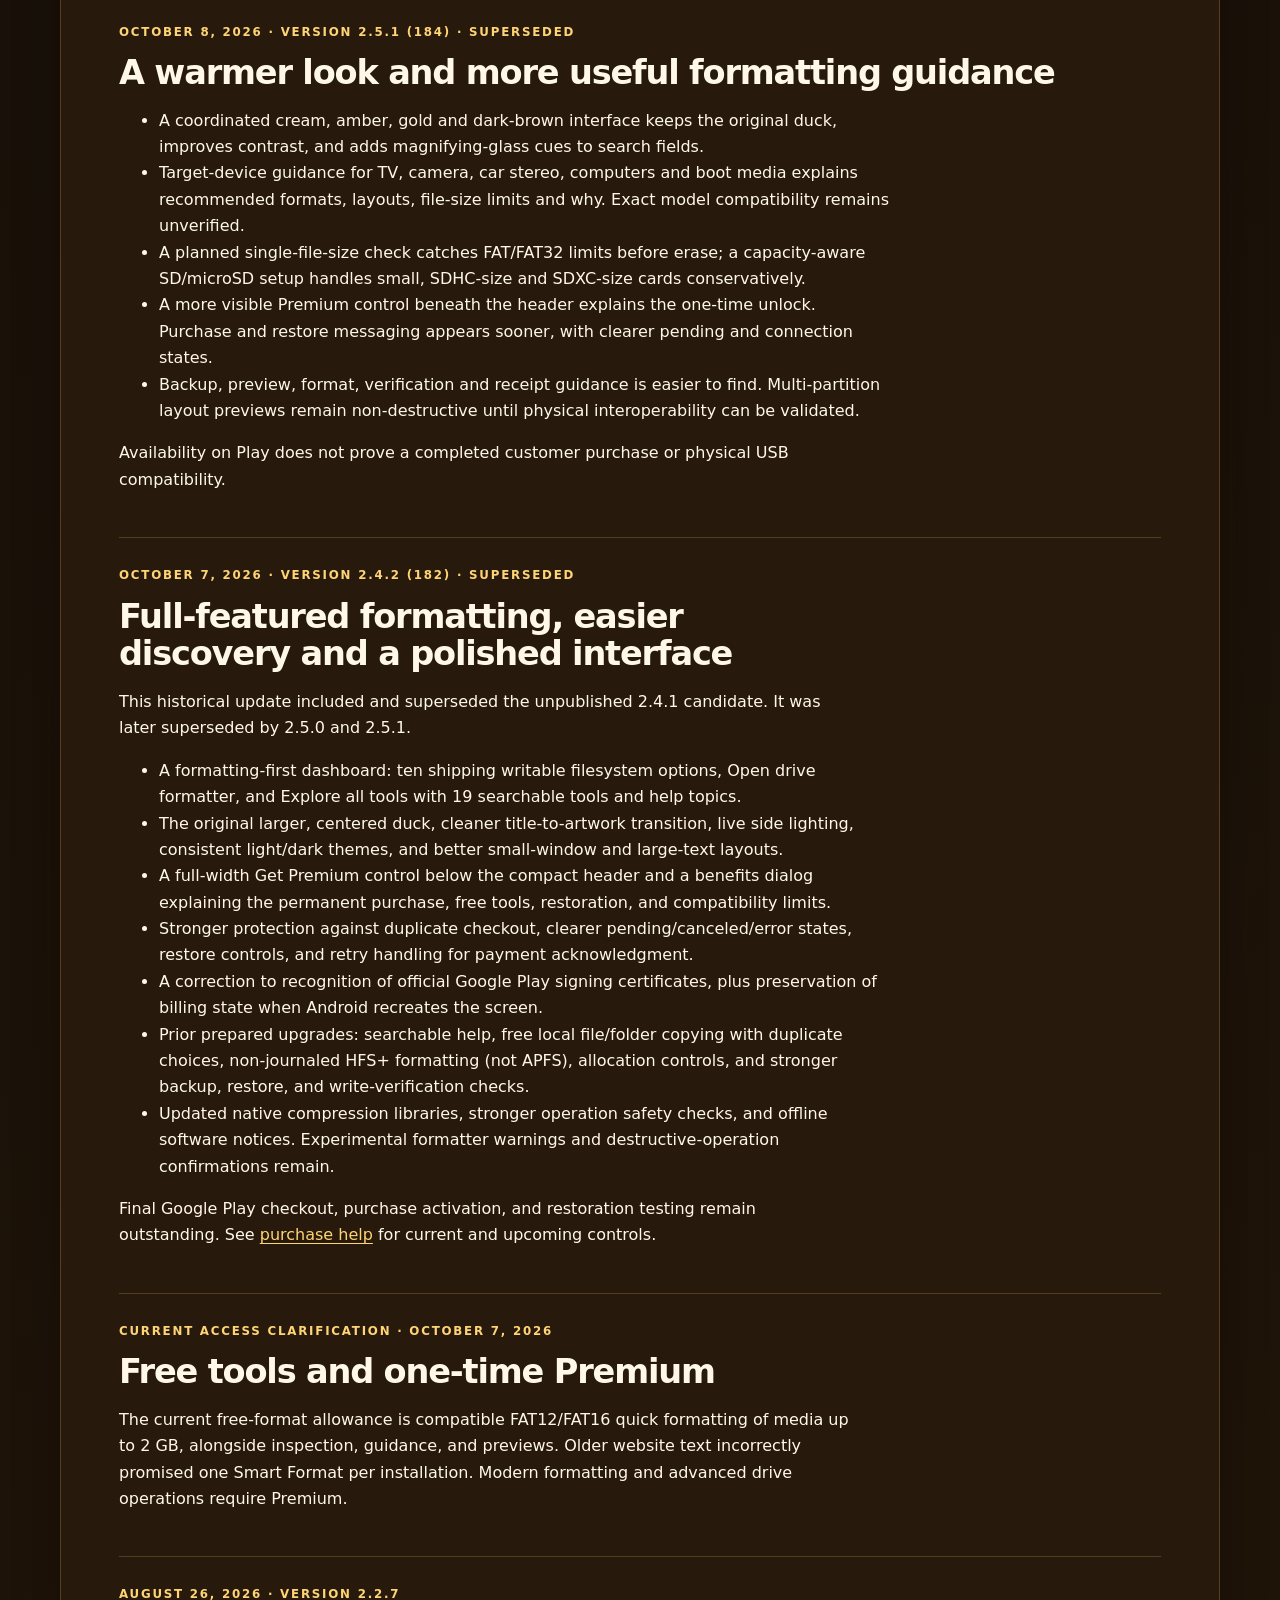
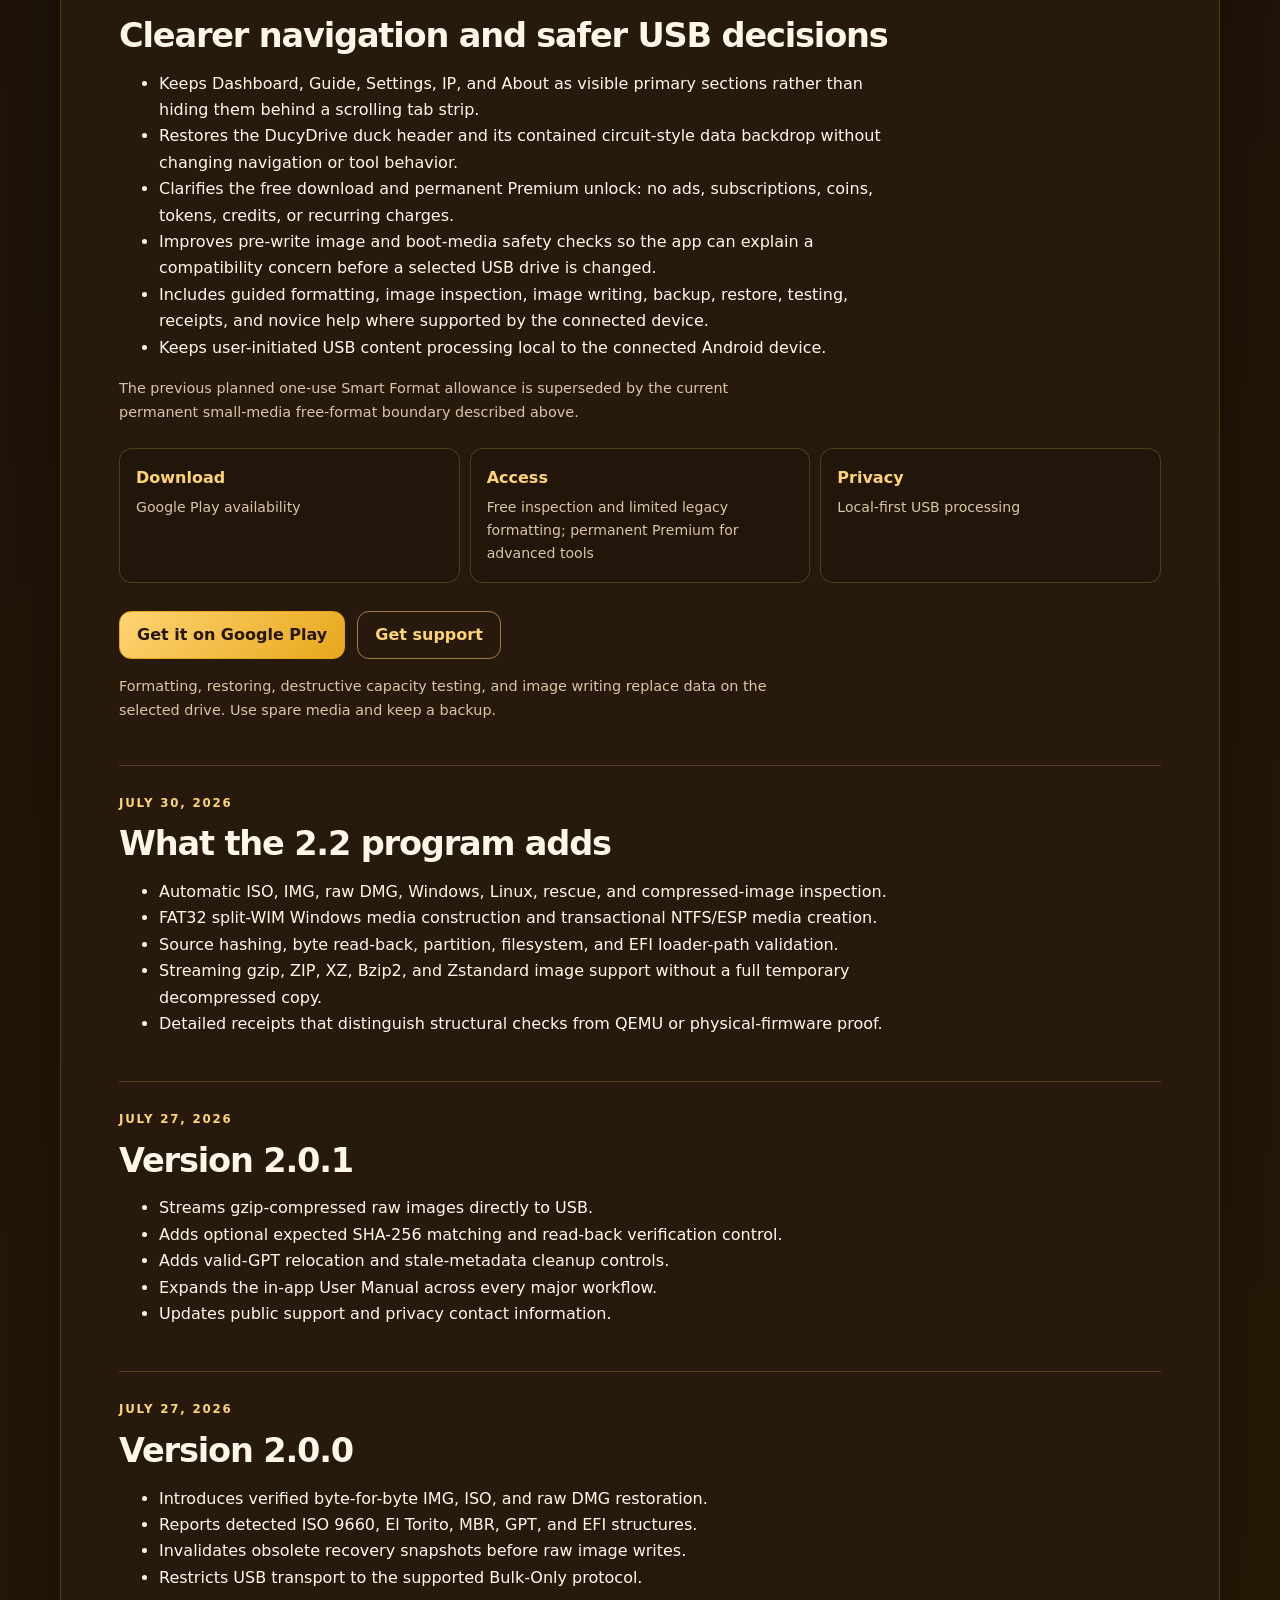
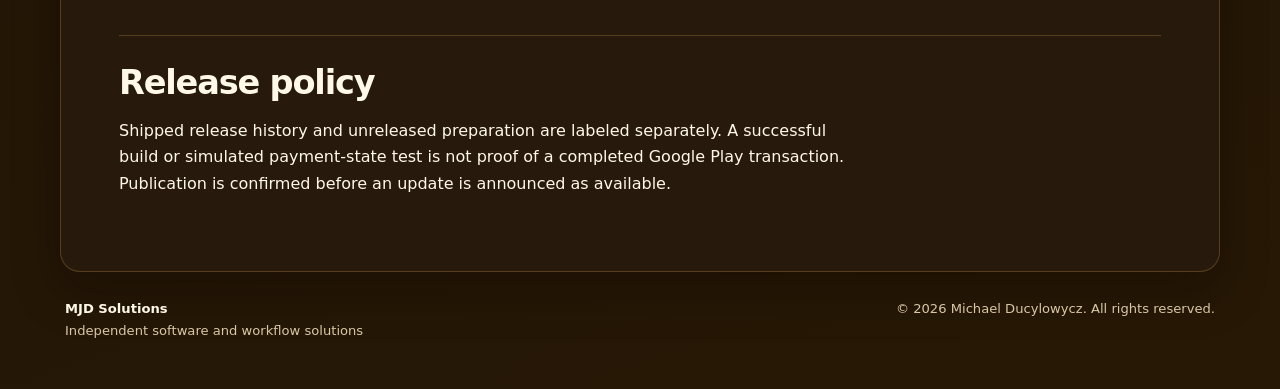
==== commit 24c7cc30: "Correct live release status and describe upcoming consumer navigation Identify 2.5.11 as available, " ====
--- a/changelog.html
+++ b/changelog.html
@@ -18,7 +18,7 @@
       <nav aria-label="Primary navigation">
         <a href="index.html">Overview</a><a aria-current="page" href="changelog.html">What's New</a>
         <a href="privacy.html">Privacy</a><a href="terms.html">Terms</a>
-        <a href="support.html">Support</a><a href="foreground-service-verification.html">Verification</a><a href="press.html">Press</a>
+        <a href="guides.html">Guides</a><a href="support.html">Support</a><a href="foreground-service-verification.html">Verification</a><a href="press.html">Press</a>
       </nav>
       <span class="header-accent" aria-hidden="true"><i></i><i></i><i></i><i></i></span>
     </header>
@@ -29,16 +29,18 @@
         <p class="lede">Public release history and the current status of each update.</p>
       </section>
       <div class="content-panel">
+        <section class="content-section"><p class="eyebrow">October 13, 2026 · Version 2.6.5 (202) · IN DEVELOPMENT</p><h2>Fewer tabs. Clearer tasks.</h2><p>Dashboard, Files, Tools and About; offline guides beside each tool; task descriptions and access requirements; a simulated format setup; purchase-check timeout recovery; optional, occasional Google Play review requests after several days of completed work. Validation is underway. These features are not yet available to customers.</p></section>
+        <section class="content-section"><p class="eyebrow">Version 2.6.4 (201) · IN GOOGLE PLAY REVIEW</p><h2>Native file browsing and clearer USB tools</h2><p>Submitted for review. This update is not yet customer-available. Version 2.6.3 (199) was superseded before publication.</p></section>
         <section class="content-section release-current">
-          <p class="eyebrow">October 10, 2026 · Version 2.5.11 (194) · IN GOOGLE PLAY REVIEW</p>
+          <p class="eyebrow">October 10, 2026 · Version 2.5.11 (194) · AVAILABLE ON GOOGLE PLAY</p>
           <h2>File Explorer opens inside DucyDrive</h2>
-          <p>Submitted for review, not yet available to customers. The free two-pane File Explorer opens first; Android's folder picker appears only when you choose a location to grant. The screenshots are labeled previews from a virtual Android handset.</p>
-          <p><a href="index.html#screenshots">See the submitted interface preview.</a></p>
+          <p>Available to customers. The free two-pane File Explorer opens first; Android's folder picker appears only when you choose a location to grant. The screenshots are labeled previews from a virtual Android handset.</p>
+          <p><a href="index.html#screenshots">See the current interface.</a></p>
         </section>
         <section class="content-section">
           <p class="eyebrow">October 10, 2026 · Version 2.5.10 (193) · AVAILABLE ON GOOGLE PLAY</p>
           <h2>Clearer access to the File Explorer</h2>
-          <p>The latest confirmed live version explains the Android folder-access step before the system picker opens. The free individual-file route offers a way to select files from Downloads without asking for access to its restricted root folder.</p>
+          <p>This earlier release explained the Android folder-access step before the system picker opens. The free individual-file route offers a way to select files from Downloads without asking for access to its restricted root folder.</p>
         </section>
         <section class="content-section">
           <p class="eyebrow">October 9, 2026 · Version 2.5.9 (192) · AVAILABLE ON GOOGLE PLAY</p>
@@ -125,7 +127,7 @@
             <div><strong>Privacy</strong><span>Local-first USB processing</span></div>
           </div>
           <div class="actions">
-            <a class="button primary" href="https://play.google.com/store/apps/details?id=com.michaelducylowycz.duchydriveaiousbtools">Get it on Google Play</a>
+            <a class="button primary" href="https://play.google.com/store/apps/details?id=com.michaelducylowycz.duchydriveaiousbtools&amp;referrer=utm_source%3Dducydrive_support%26utm_medium%3Downed%26utm_campaign%3Dwebsite_changelog">Get it on Google Play</a>
             <a class="button" href="support.html">Get support</a>
           </div>
           <p class="release-caveat">Formatting, restoring, destructive capacity testing, and image writing replace data on the selected drive. Use spare media and keep a backup.</p>
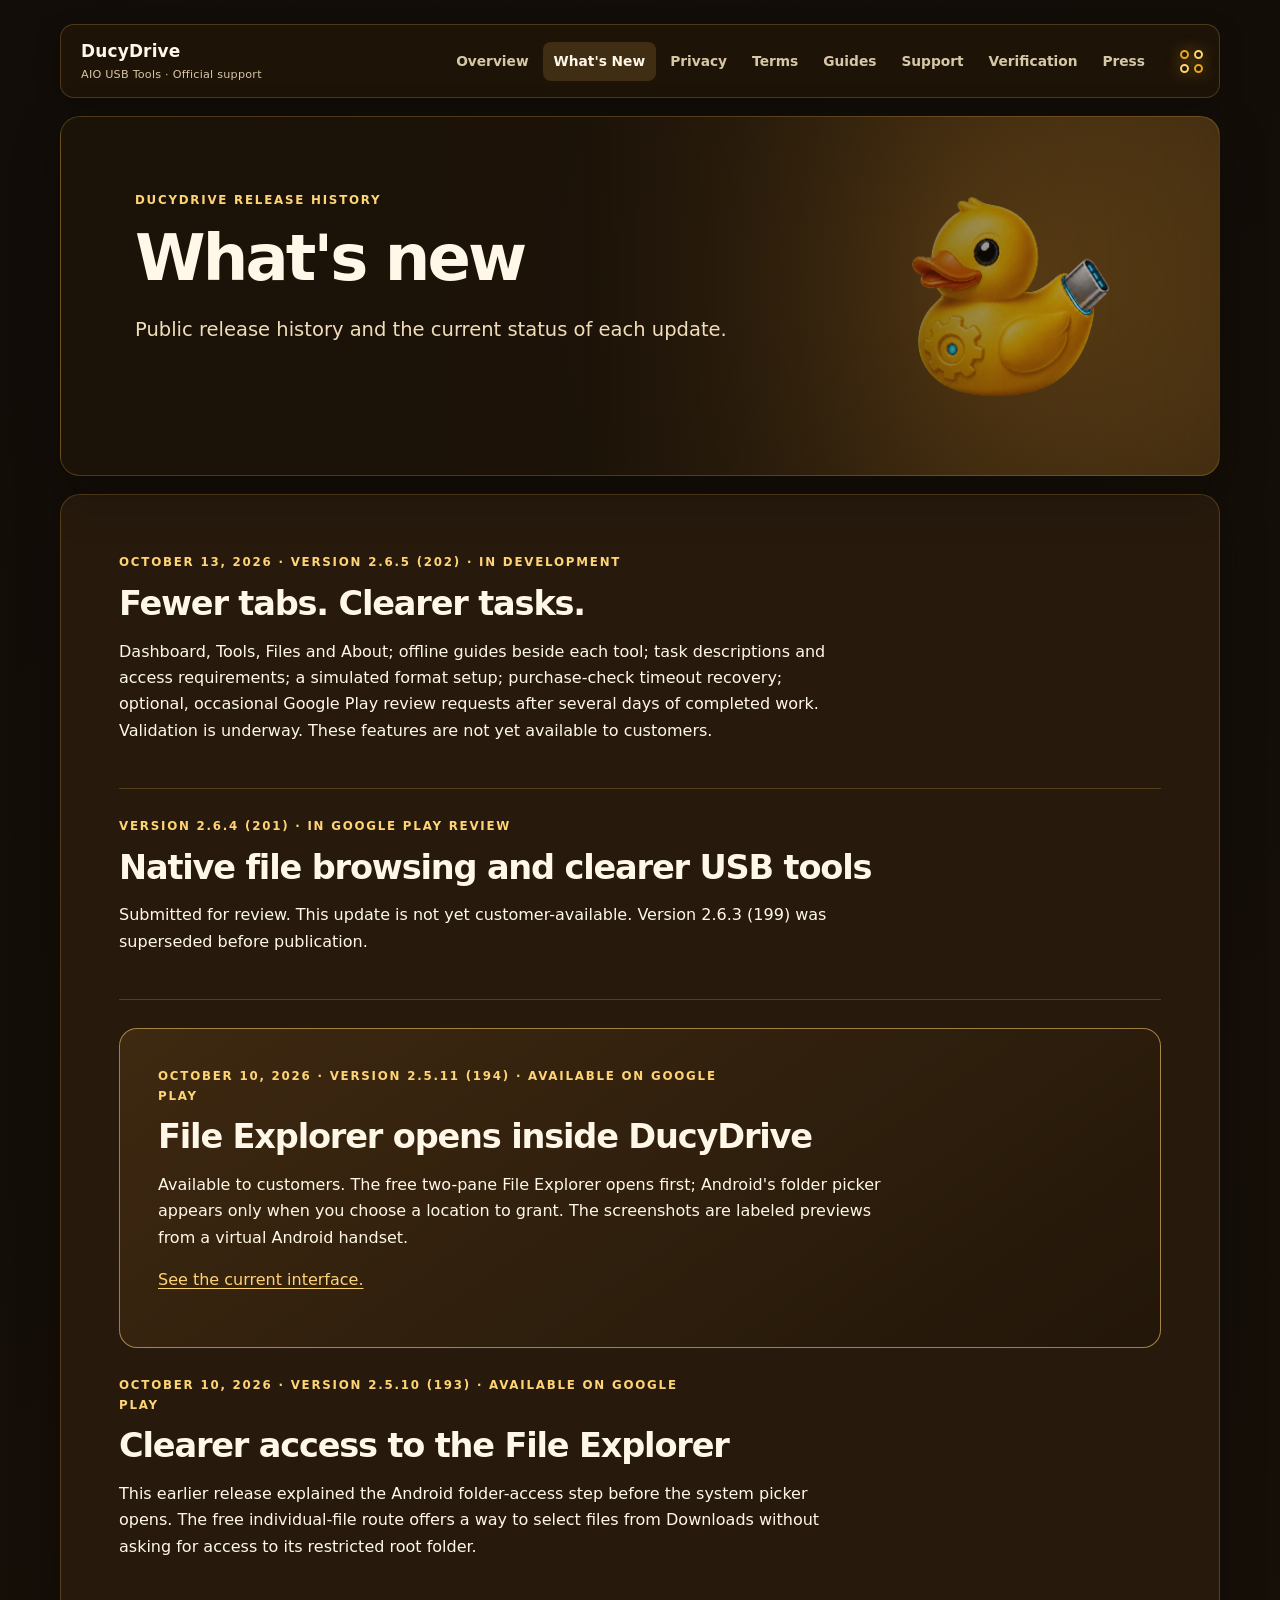
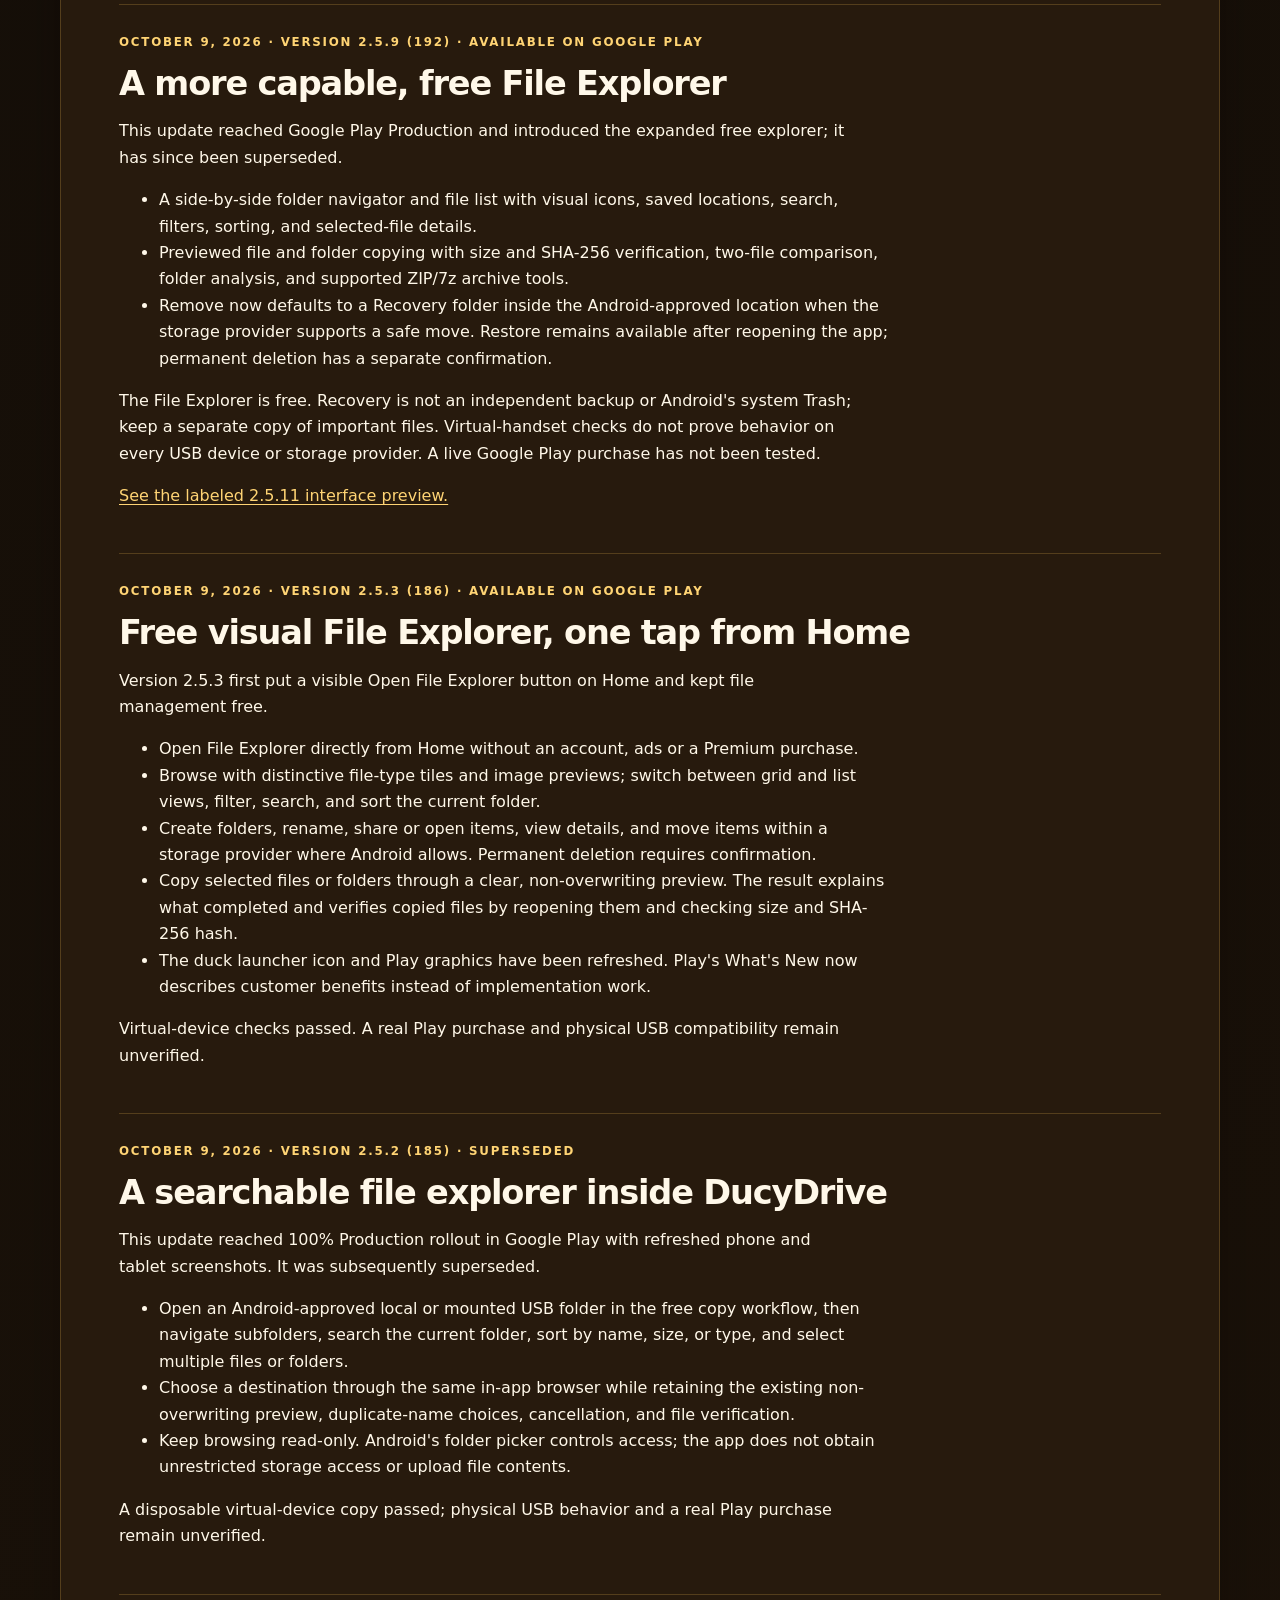
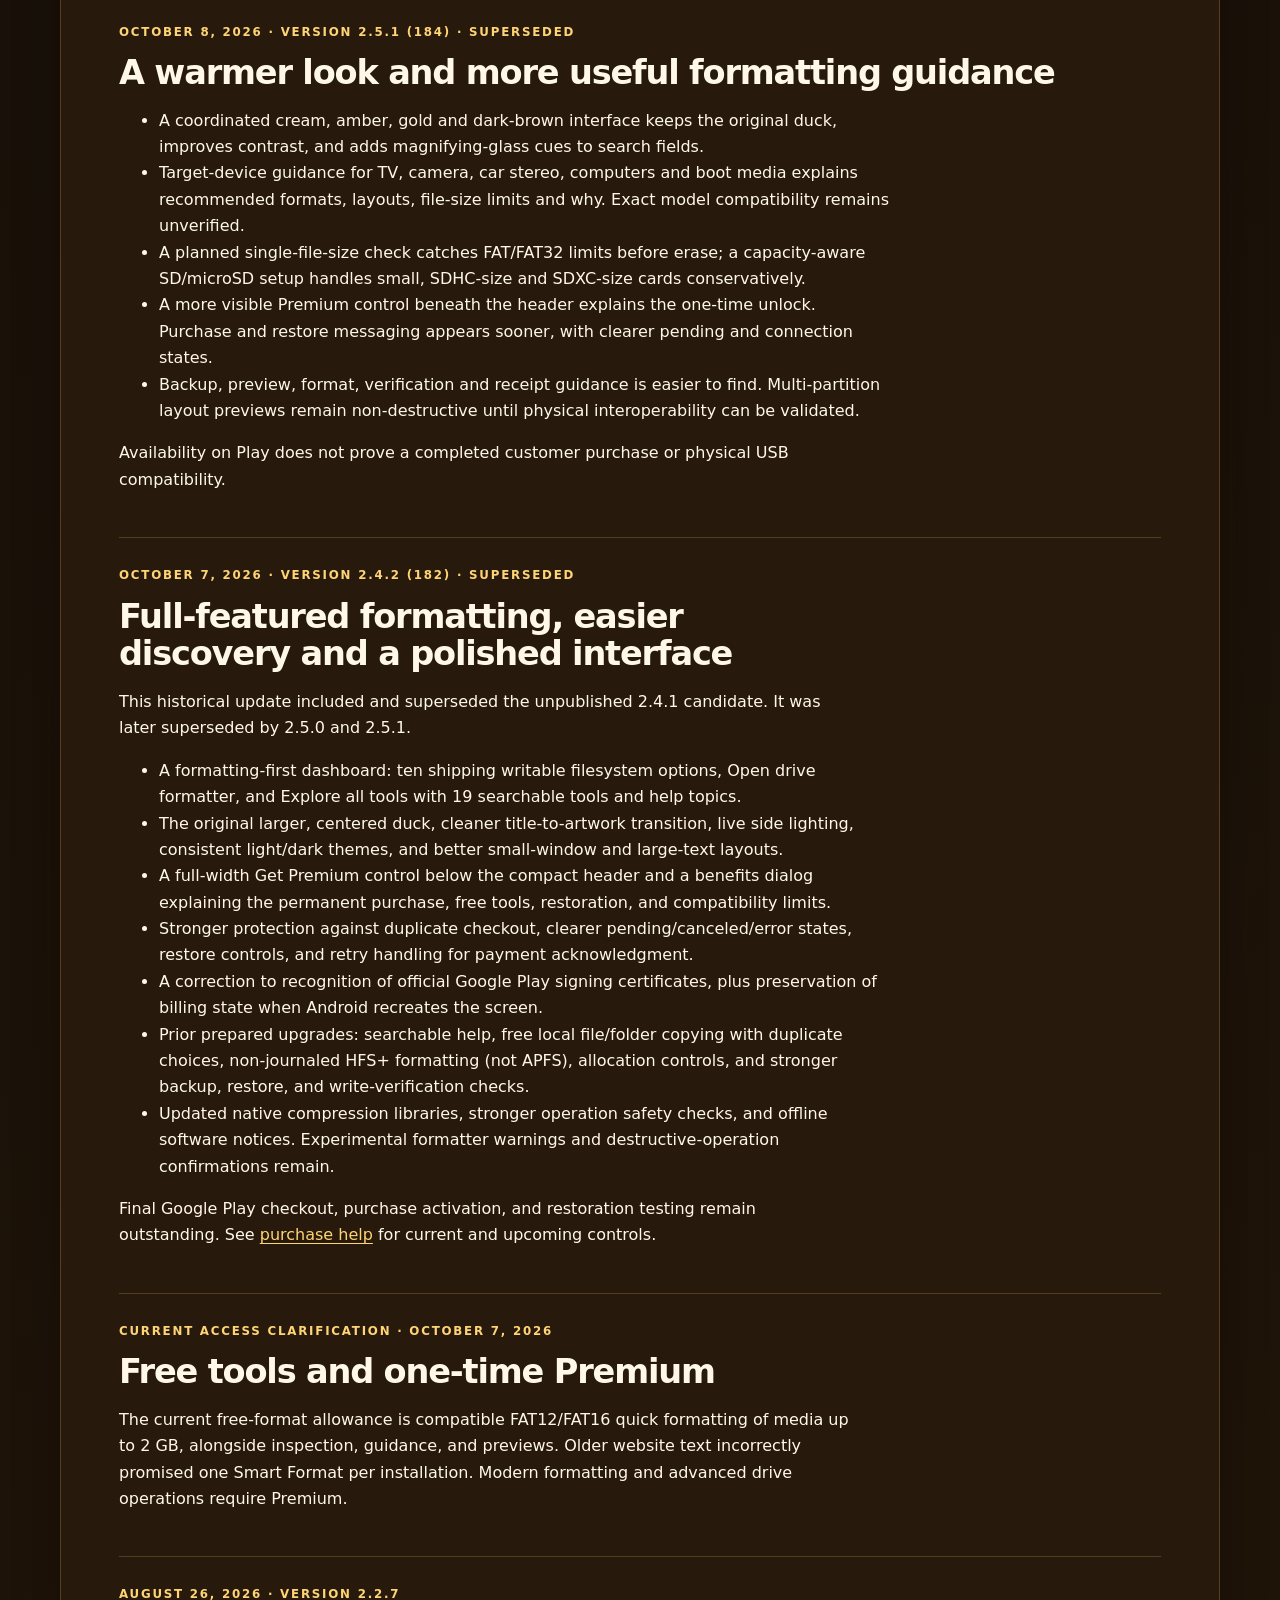
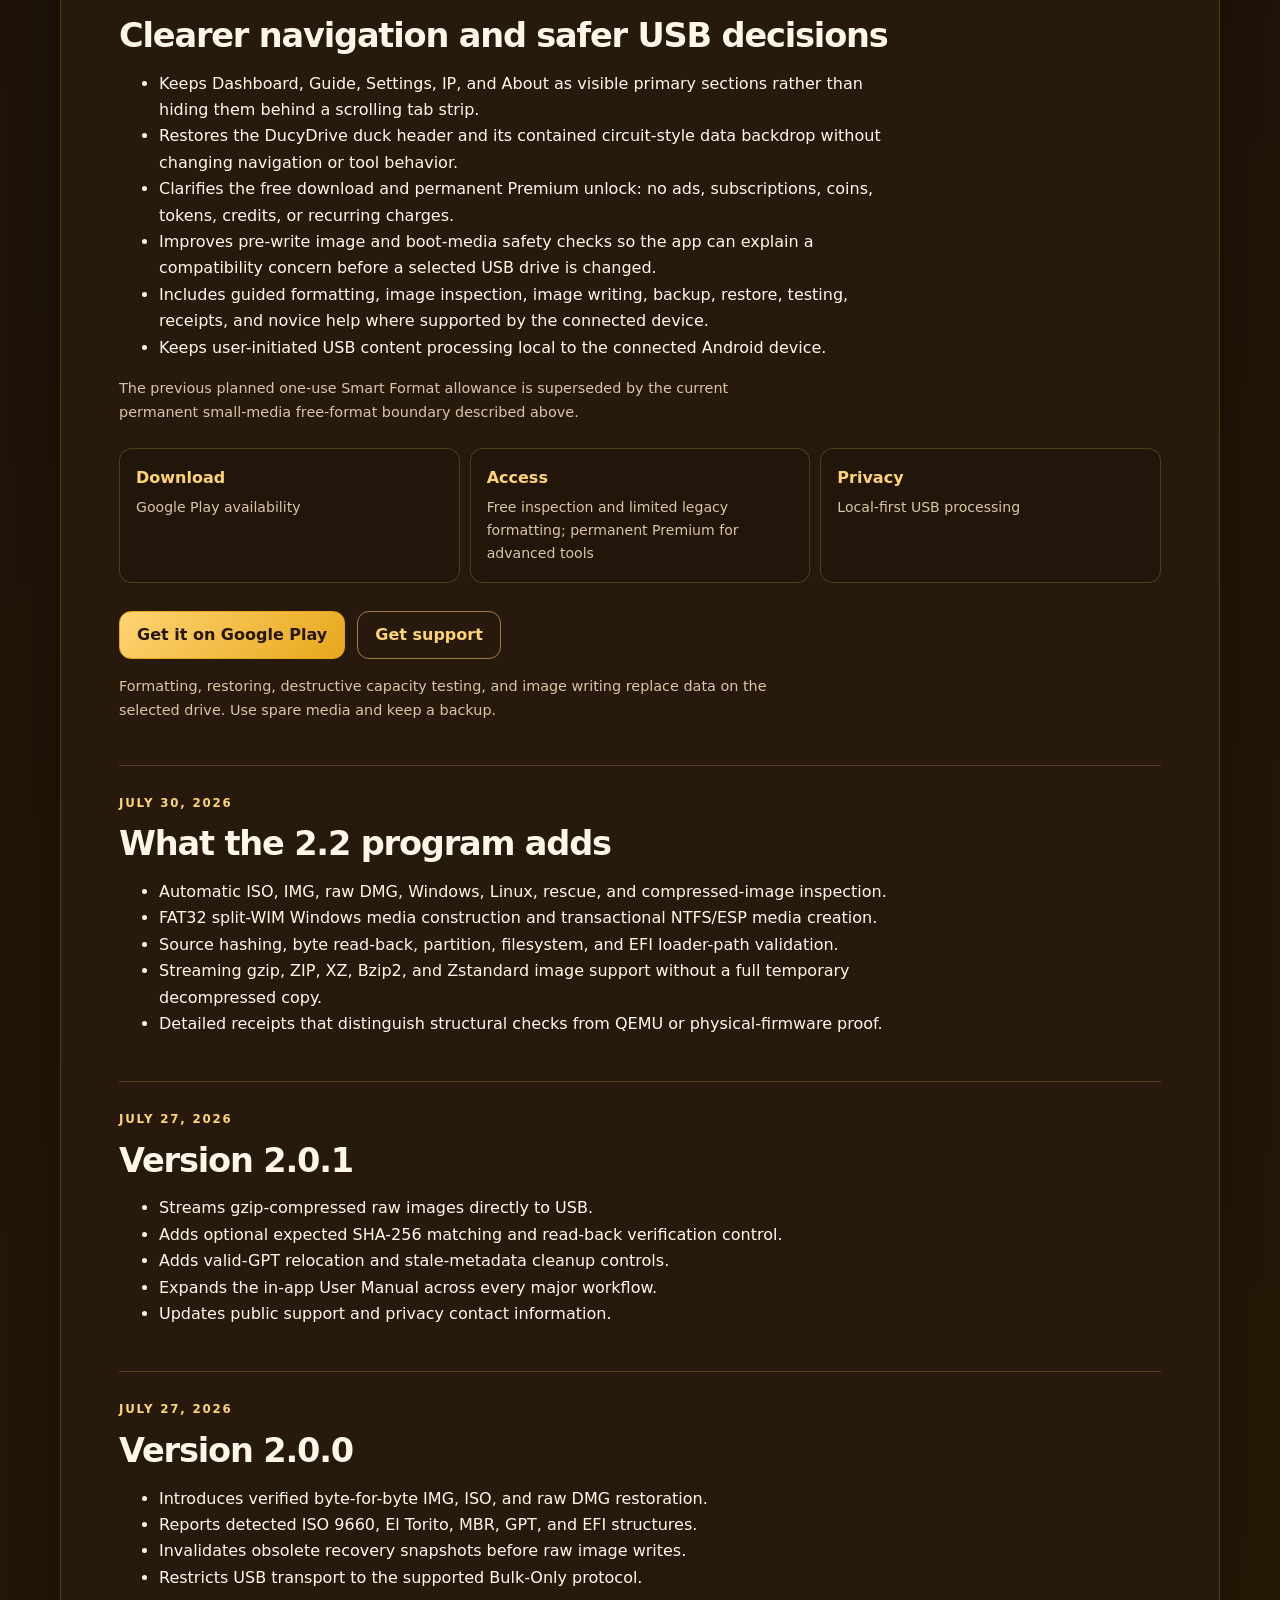
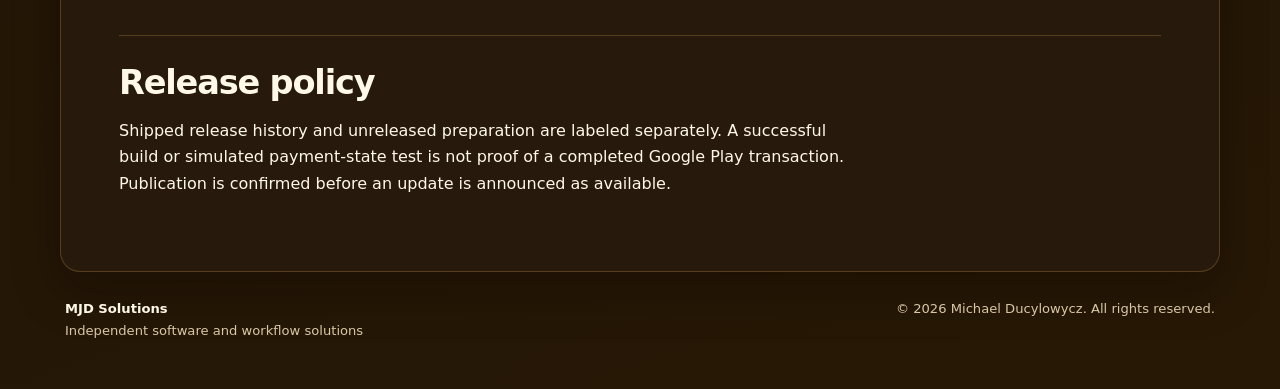
==== commit 972487f7: "Document tools-first navigation and adaptive one-line tabs Keep the candidate explicitly marked in d" ====
--- a/changelog.html
+++ b/changelog.html
@@ -29,7 +29,7 @@
         <p class="lede">Public release history and the current status of each update.</p>
       </section>
       <div class="content-panel">
-        <section class="content-section"><p class="eyebrow">October 13, 2026 · Version 2.6.5 (202) · IN DEVELOPMENT</p><h2>Fewer tabs. Clearer tasks.</h2><p>Dashboard, Files, Tools and About; offline guides beside each tool; task descriptions and access requirements; a simulated format setup; purchase-check timeout recovery; optional, occasional Google Play review requests after several days of completed work. Validation is underway. These features are not yet available to customers.</p></section>
+        <section class="content-section"><p class="eyebrow">October 13, 2026 · Version 2.6.5 (202) · IN DEVELOPMENT</p><h2>Fewer tabs. Clearer tasks.</h2><p>Dashboard, Tools, Files and About; offline guides beside each tool; task descriptions and access requirements; a simulated format setup; purchase-check timeout recovery; optional, occasional Google Play review requests after several days of completed work. Validation is underway. These features are not yet available to customers.</p></section>
         <section class="content-section"><p class="eyebrow">Version 2.6.4 (201) · IN GOOGLE PLAY REVIEW</p><h2>Native file browsing and clearer USB tools</h2><p>Submitted for review. This update is not yet customer-available. Version 2.6.3 (199) was superseded before publication.</p></section>
         <section class="content-section release-current">
           <p class="eyebrow">October 10, 2026 · Version 2.5.11 (194) · AVAILABLE ON GOOGLE PLAY</p>
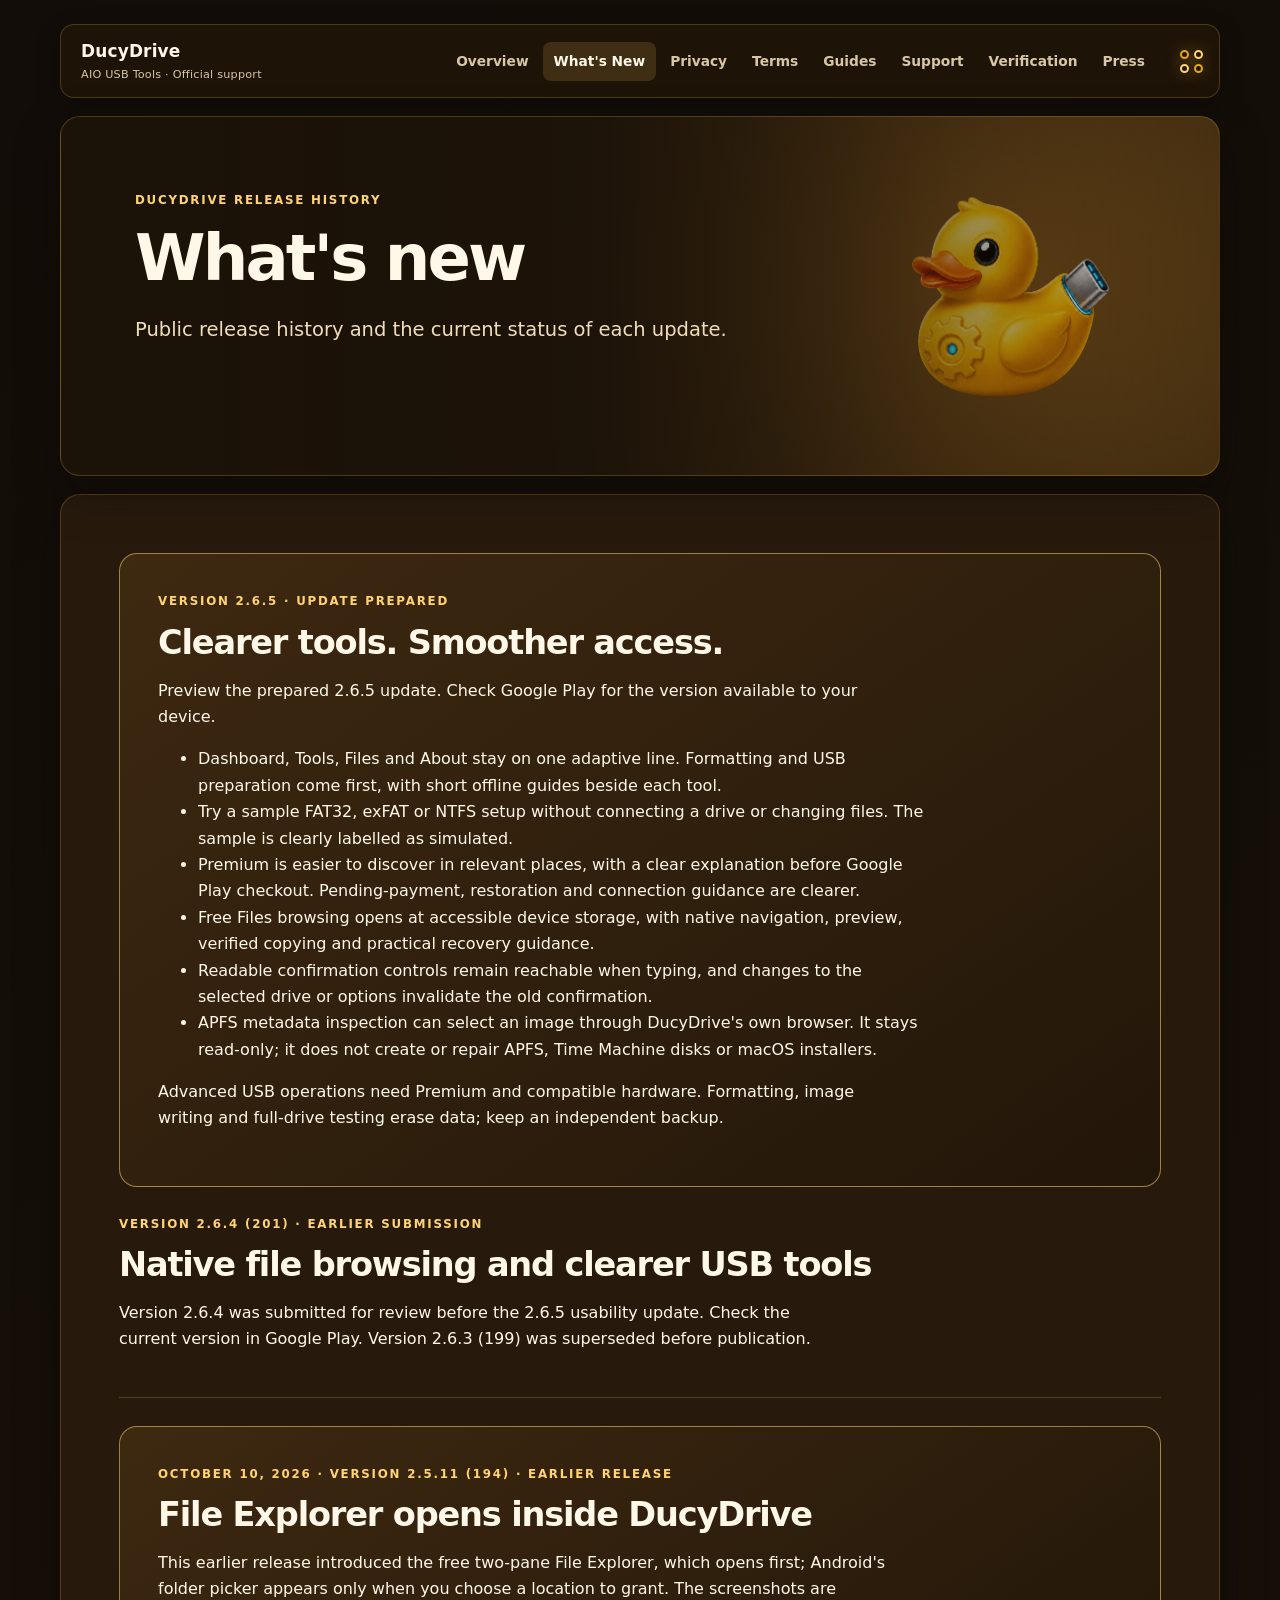
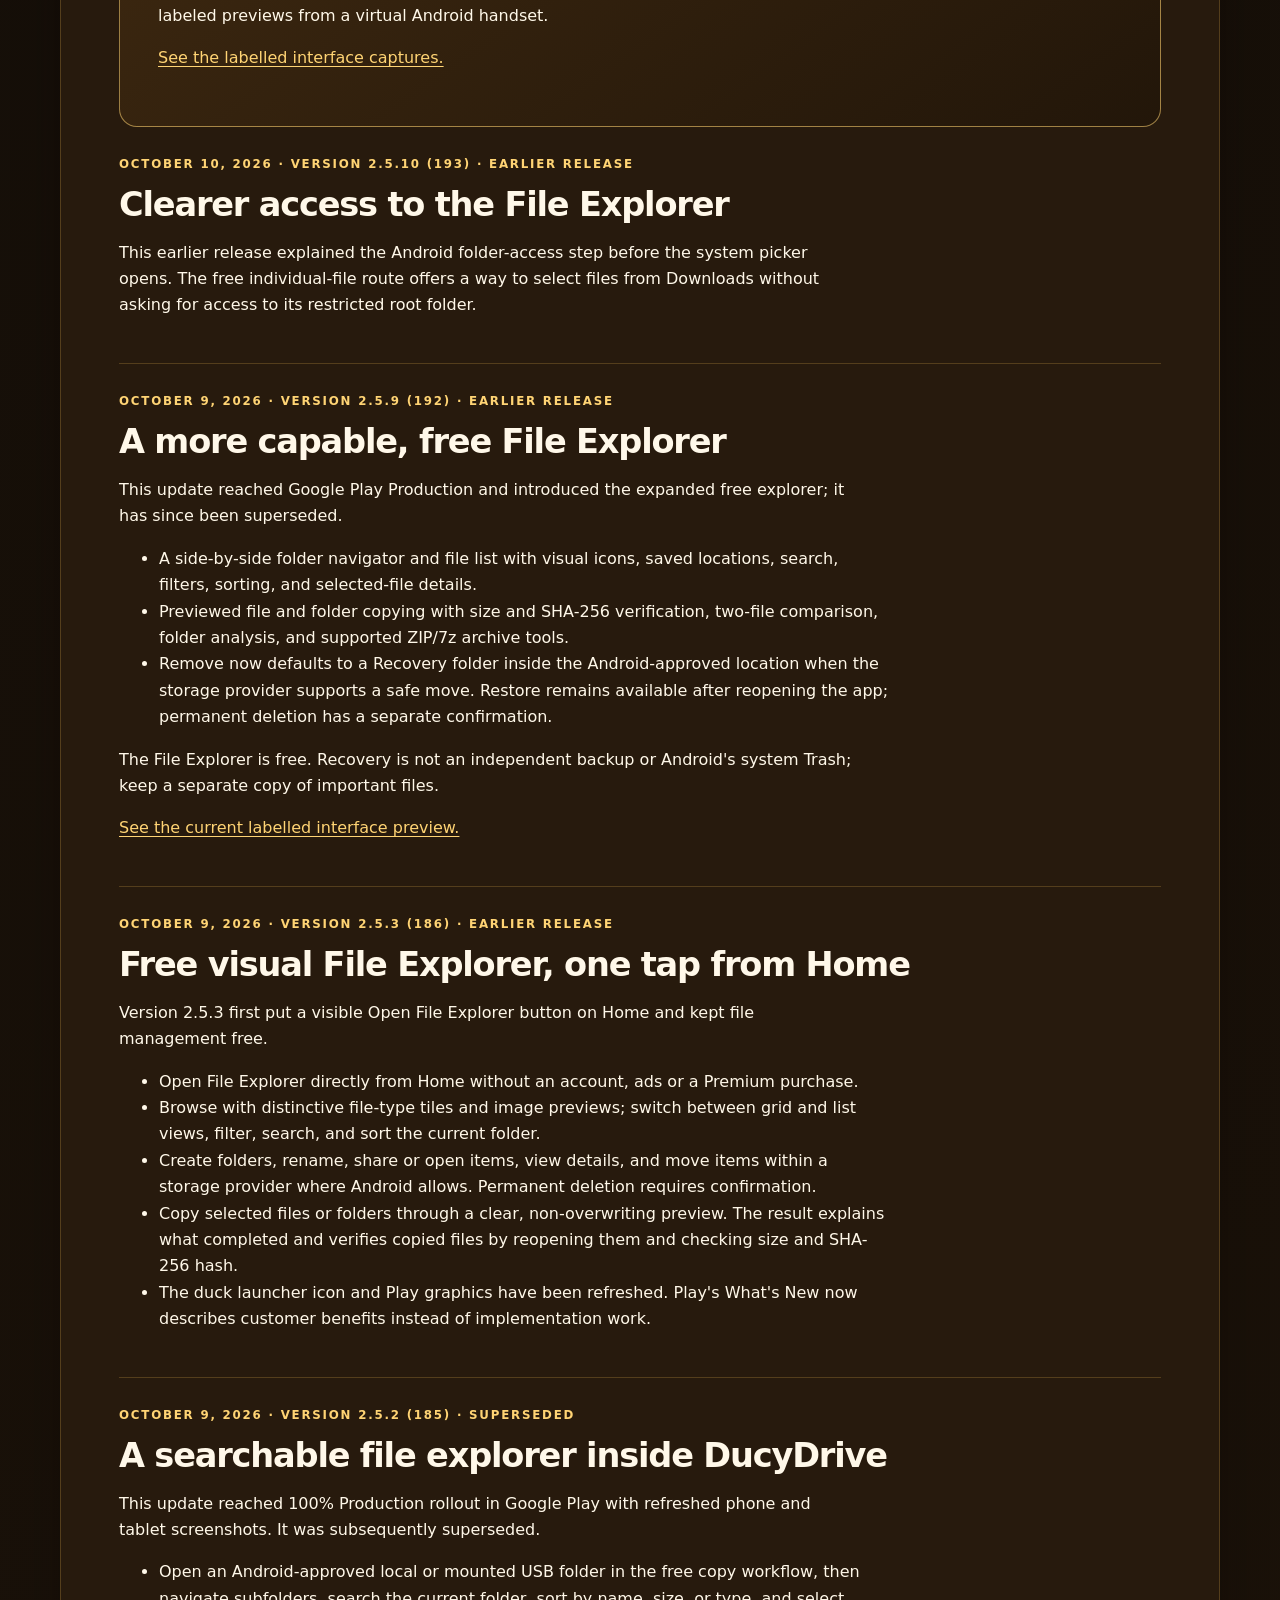
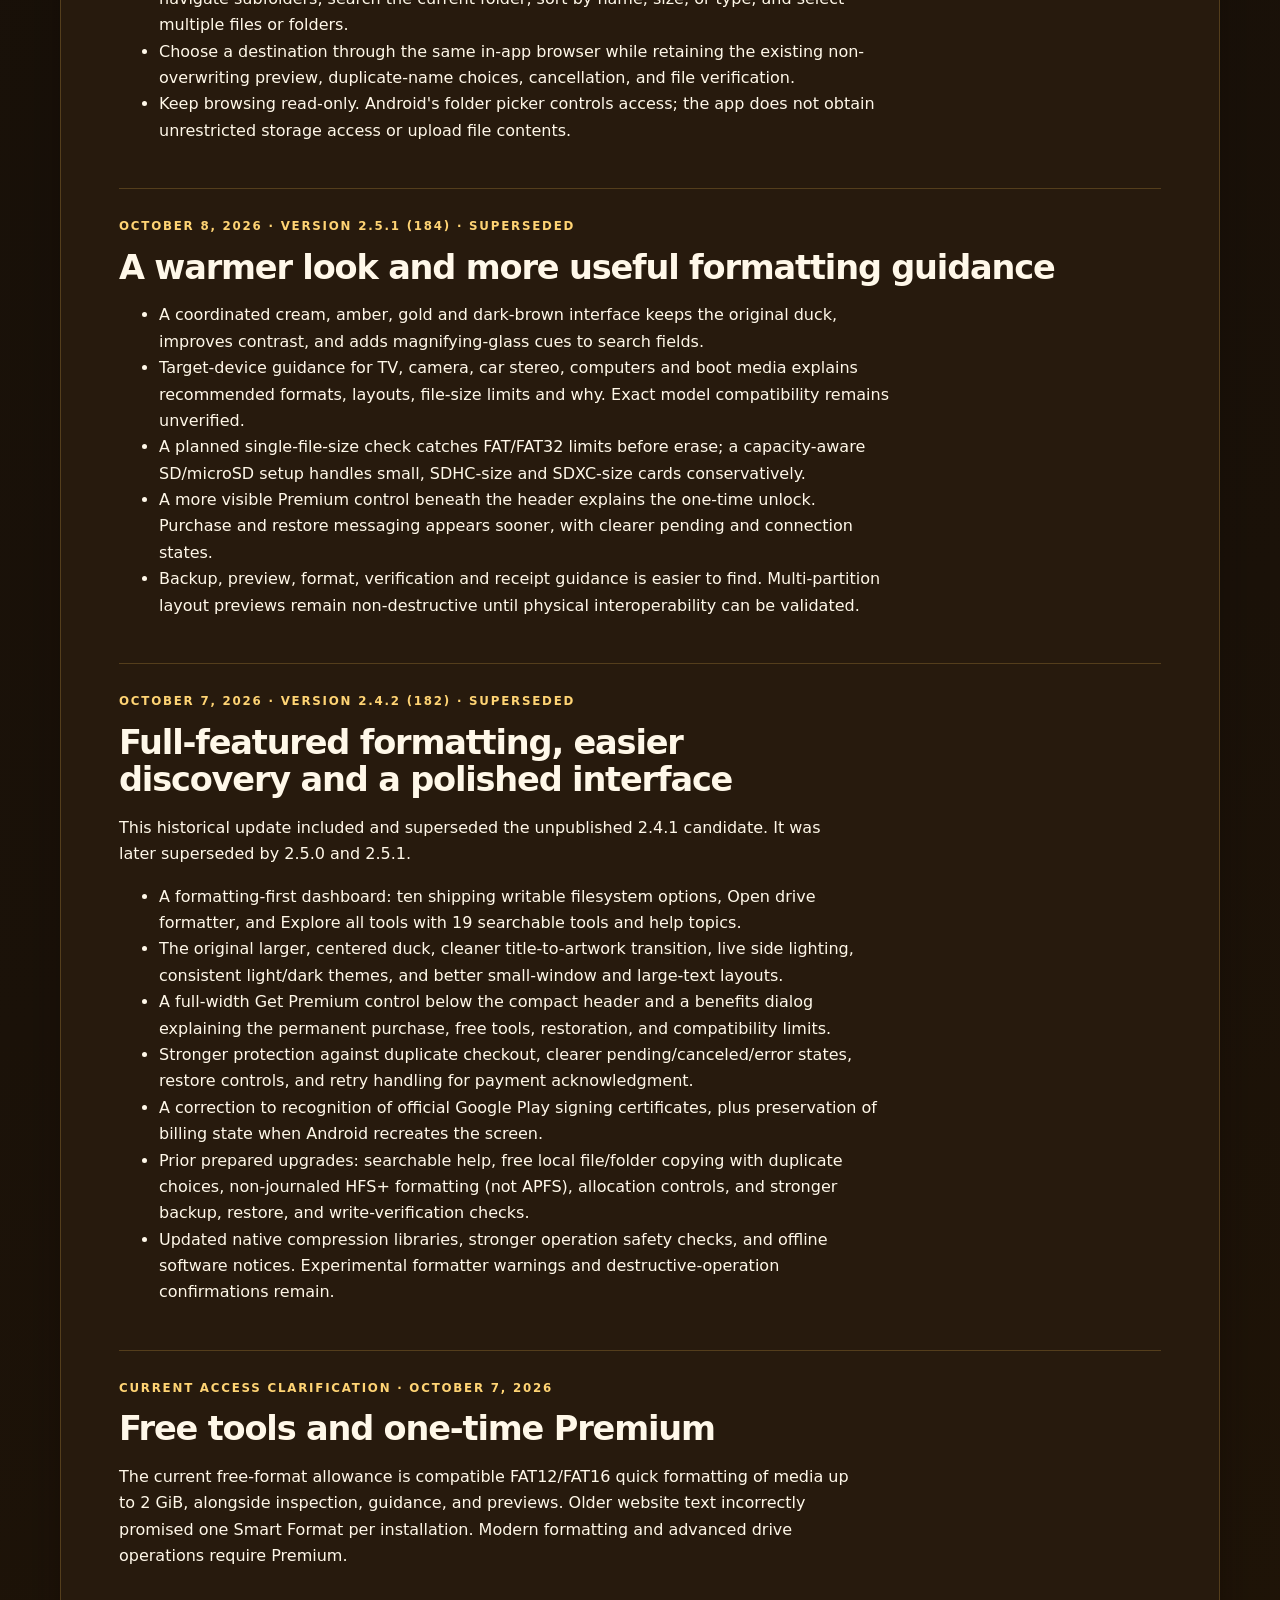
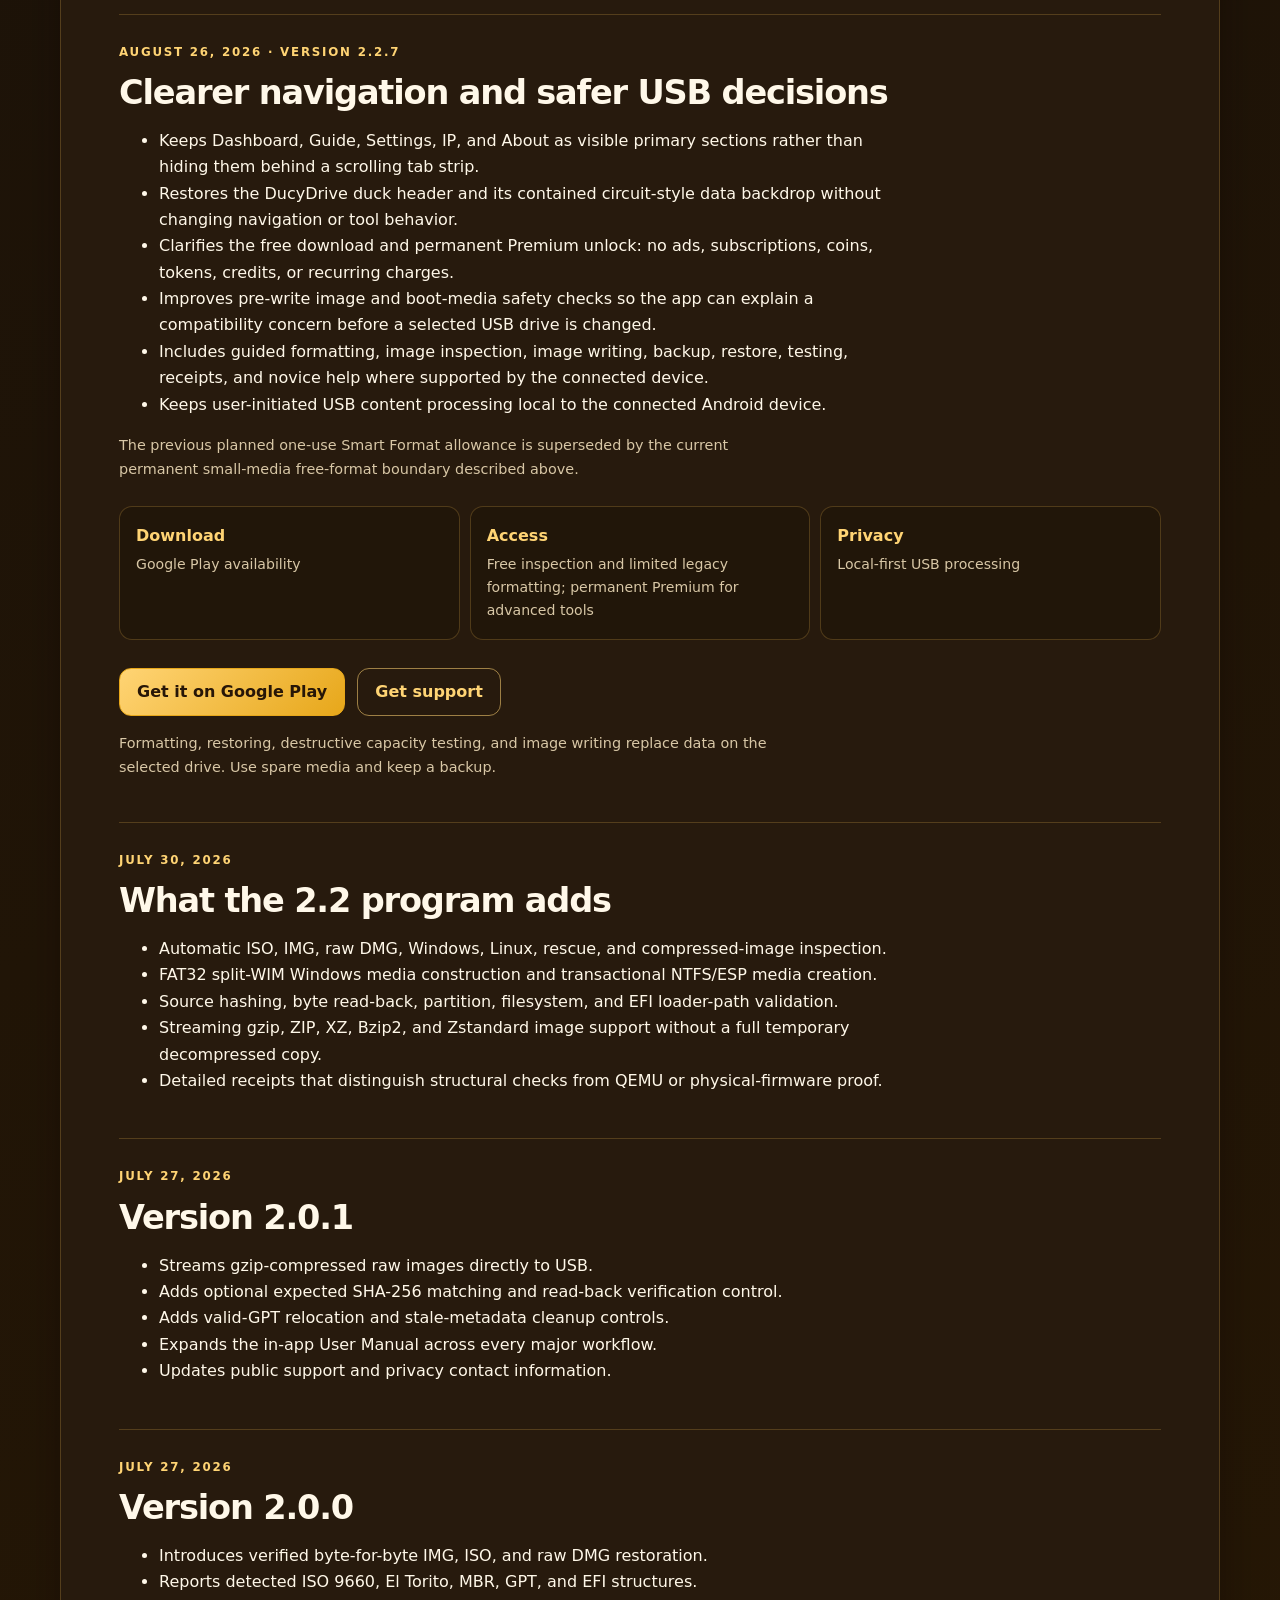
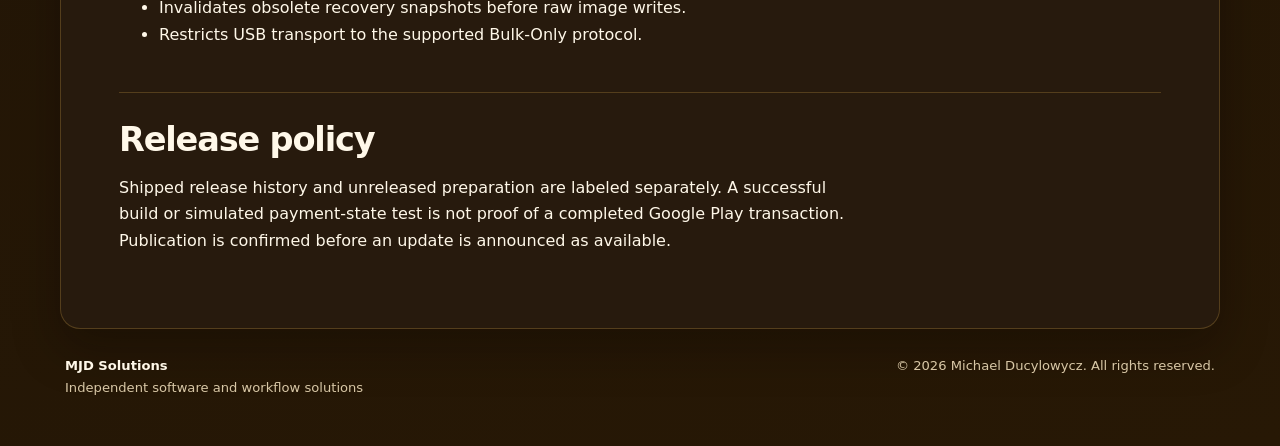
==== commit 2e57984a: "Update DucyDrive 2.6.5 guidance and consumer preview Describe the prepared update accurately, lead w" ====
--- a/changelog.html
+++ b/changelog.html
@@ -1,173 +1,186 @@
-<!doctype html>
-<html lang="en">
-<head>
-  <meta charset="utf-8">
-  <meta name="viewport" content="width=device-width, initial-scale=1">
-  <meta name="theme-color" content="#211608">
-  <meta name="description" content="DucyDrive AIO USB Tools feature and release history.">
-  <title>What's New — DucyDrive AIO USB Tools</title>
-  <link rel="stylesheet" href="styles.css?v=20261009-gold3">
-</head>
-<body>
-  <a class="skip-link" href="#main">Skip to content</a>
-  <div class="site-shell">
-    <header class="site-header">
-      <a class="wordmark" href="index.html" aria-label="DucyDrive home">
-        <span><strong>DucyDrive</strong><small>AIO USB Tools · Official support</small></span>
-      </a>
-      <nav aria-label="Primary navigation">
-        <a href="index.html">Overview</a><a aria-current="page" href="changelog.html">What's New</a>
-        <a href="privacy.html">Privacy</a><a href="terms.html">Terms</a>
-        <a href="guides.html">Guides</a><a href="support.html">Support</a><a href="foreground-service-verification.html">Verification</a><a href="press.html">Press</a>
-      </nav>
-      <span class="header-accent" aria-hidden="true"><i></i><i></i><i></i><i></i></span>
-    </header>
-    <main id="main">
-      <section class="page-hero">
-        <p class="eyebrow">DucyDrive release history</p>
-        <h1>What's new</h1>
-        <p class="lede">Public release history and the current status of each update.</p>
-      </section>
-      <div class="content-panel">
-        <section class="content-section"><p class="eyebrow">October 13, 2026 · Version 2.6.5 (202) · IN DEVELOPMENT</p><h2>Fewer tabs. Clearer tasks.</h2><p>Dashboard, Tools, Files and About; offline guides beside each tool; task descriptions and access requirements; a simulated format setup; purchase-check timeout recovery; optional, occasional Google Play review requests after several days of completed work. Validation is underway. These features are not yet available to customers.</p></section>
-        <section class="content-section"><p class="eyebrow">Version 2.6.4 (201) · IN GOOGLE PLAY REVIEW</p><h2>Native file browsing and clearer USB tools</h2><p>Submitted for review. This update is not yet customer-available. Version 2.6.3 (199) was superseded before publication.</p></section>
-        <section class="content-section release-current">
-          <p class="eyebrow">October 10, 2026 · Version 2.5.11 (194) · AVAILABLE ON GOOGLE PLAY</p>
-          <h2>File Explorer opens inside DucyDrive</h2>
-          <p>Available to customers. The free two-pane File Explorer opens first; Android's folder picker appears only when you choose a location to grant. The screenshots are labeled previews from a virtual Android handset.</p>
-          <p><a href="index.html#screenshots">See the current interface.</a></p>
-        </section>
-        <section class="content-section">
-          <p class="eyebrow">October 10, 2026 · Version 2.5.10 (193) · AVAILABLE ON GOOGLE PLAY</p>
-          <h2>Clearer access to the File Explorer</h2>
-          <p>This earlier release explained the Android folder-access step before the system picker opens. The free individual-file route offers a way to select files from Downloads without asking for access to its restricted root folder.</p>
-        </section>
-        <section class="content-section">
-          <p class="eyebrow">October 9, 2026 · Version 2.5.9 (192) · AVAILABLE ON GOOGLE PLAY</p>
-          <h2>A more capable, free File Explorer</h2>
-          <p>This update reached Google Play Production and introduced the expanded free explorer; it has since been superseded.</p>
-          <ul>
-            <li>A side-by-side folder navigator and file list with visual icons, saved locations, search, filters, sorting, and selected-file details.</li>
-            <li>Previewed file and folder copying with size and SHA-256 verification, two-file comparison, folder analysis, and supported ZIP/7z archive tools.</li>
-            <li>Remove now defaults to a Recovery folder inside the Android-approved location when the storage provider supports a safe move. Restore remains available after reopening the app; permanent deletion has a separate confirmation.</li>
-          </ul>
-          <p>The File Explorer is free. Recovery is not an independent backup or Android's system Trash; keep a separate copy of important files. Virtual-handset checks do not prove behavior on every USB device or storage provider. A live Google Play purchase has not been tested.</p>
-          <p><a href="index.html#screenshots">See the labeled 2.5.11 interface preview.</a></p>
-        </section>
-        <section class="content-section">
-          <p class="eyebrow">October 9, 2026 · Version 2.5.3 (186) · AVAILABLE ON GOOGLE PLAY</p>
-          <h2>Free visual File Explorer, one tap from Home</h2>
-          <p>Version 2.5.3 first put a visible Open File Explorer button on Home and kept file management free.</p>
-          <ul>
-            <li>Open File Explorer directly from Home without an account, ads or a Premium purchase.</li>
-            <li>Browse with distinctive file-type tiles and image previews; switch between grid and list views, filter, search, and sort the current folder.</li>
-            <li>Create folders, rename, share or open items, view details, and move items within a storage provider where Android allows. Permanent deletion requires confirmation.</li>
-            <li>Copy selected files or folders through a clear, non-overwriting preview. The result explains what completed and verifies copied files by reopening them and checking size and SHA-256 hash.</li>
-            <li>The duck launcher icon and Play graphics have been refreshed. Play's What's New now describes customer benefits instead of implementation work.</li>
-          </ul>
-          <p>Virtual-device checks passed. A real Play purchase and physical USB compatibility remain unverified.</p>
-        </section>
-        <section class="content-section">
-          <p class="eyebrow">October 9, 2026 · Version 2.5.2 (185) · SUPERSEDED</p>
-          <h2>A searchable file explorer inside DucyDrive</h2>
-          <p>This update reached 100% Production rollout in Google Play with refreshed phone and tablet screenshots. It was subsequently superseded.</p>
-          <ul>
-            <li>Open an Android-approved local or mounted USB folder in the free copy workflow, then navigate subfolders, search the current folder, sort by name, size, or type, and select multiple files or folders.</li>
-            <li>Choose a destination through the same in-app browser while retaining the existing non-overwriting preview, duplicate-name choices, cancellation, and file verification.</li>
-            <li>Keep browsing read-only. Android's folder picker controls access; the app does not obtain unrestricted storage access or upload file contents.</li>
-          </ul>
-          <p>A disposable virtual-device copy passed; physical USB behavior and a real Play purchase remain unverified.</p>
-        </section>
-        <section class="content-section">
-          <p class="eyebrow">October 8, 2026 · Version 2.5.1 (184) · SUPERSEDED</p>
-          <h2>A warmer look and more useful formatting guidance</h2>
-          <ul>
-            <li>A coordinated cream, amber, gold and dark-brown interface keeps the original duck, improves contrast, and adds magnifying-glass cues to search fields.</li>
-            <li>Target-device guidance for TV, camera, car stereo, computers and boot media explains recommended formats, layouts, file-size limits and why. Exact model compatibility remains unverified.</li>
-            <li>A planned single-file-size check catches FAT/FAT32 limits before erase; a capacity-aware SD/microSD setup handles small, SDHC-size and SDXC-size cards conservatively.</li>
-            <li>A more visible Premium control beneath the header explains the one-time unlock. Purchase and restore messaging appears sooner, with clearer pending and connection states.</li>
-            <li>Backup, preview, format, verification and receipt guidance is easier to find. Multi-partition layout previews remain non-destructive until physical interoperability can be validated.</li>
-          </ul>
-          <p>Availability on Play does not prove a completed customer purchase or physical USB compatibility.</p>
-        </section>
-        <section class="content-section">
-          <p class="eyebrow">October 7, 2026 · Version 2.4.2 (182) · SUPERSEDED</p>
-          <h2>Full-featured formatting, easier discovery and a polished interface</h2>
-          <p>This historical update included and superseded the unpublished 2.4.1 candidate. It was later superseded by 2.5.0 and 2.5.1.</p>
-          <ul>
-            <li>A formatting-first dashboard: ten shipping writable filesystem options, Open drive formatter, and Explore all tools with 19 searchable tools and help topics.</li>
-            <li>The original larger, centered duck, cleaner title-to-artwork transition, live side lighting, consistent light/dark themes, and better small-window and large-text layouts.</li>
-            <li>A full-width Get Premium control below the compact header and a benefits dialog explaining the permanent purchase, free tools, restoration, and compatibility limits.</li>
-            <li>Stronger protection against duplicate checkout, clearer pending/canceled/error states, restore controls, and retry handling for payment acknowledgment.</li>
-            <li>A correction to recognition of official Google Play signing certificates, plus preservation of billing state when Android recreates the screen.</li>
-            <li>Prior prepared upgrades: searchable help, free local file/folder copying with duplicate choices, non-journaled HFS+ formatting (not APFS), allocation controls, and stronger backup, restore, and write-verification checks.</li>
-            <li>Updated native compression libraries, stronger operation safety checks, and offline software notices. Experimental formatter warnings and destructive-operation confirmations remain.</li>
-          </ul>
-          <p>Final Google Play checkout, purchase activation, and restoration testing remain outstanding. See <a href="support.html#payments">purchase help</a> for current and upcoming controls.</p>
-        </section>
-        <section class="content-section">
-          <p class="eyebrow">Current access clarification · October 7, 2026</p>
-          <h2>Free tools and one-time Premium</h2>
-          <p>The current free-format allowance is compatible FAT12/FAT16 quick formatting of media up to 2 GB, alongside inspection, guidance, and previews. Older website text incorrectly promised one Smart Format per installation. Modern formatting and advanced drive operations require Premium.</p>
-        </section>
-        <section class="content-section">
-          <p class="eyebrow">August 26, 2026 · Version 2.2.7</p><h2>Clearer navigation and safer USB decisions</h2>
-          <ul>
-            <li>Keeps Dashboard, Guide, Settings, IP, and About as visible primary sections rather than hiding them behind a scrolling tab strip.</li>
-            <li>Restores the DucyDrive duck header and its contained circuit-style data backdrop without changing navigation or tool behavior.</li>
-            <li>Clarifies the free download and permanent Premium unlock: no ads, subscriptions, coins, tokens, credits, or recurring charges.</li>
-            <li>Improves pre-write image and boot-media safety checks so the app can explain a compatibility concern before a selected USB drive is changed.</li>
-            <li>Includes guided formatting, image inspection, image writing, backup, restore, testing, receipts, and novice help where supported by the connected device.</li>
-            <li>Keeps user-initiated USB content processing local to the connected Android device.</li>
-          </ul>
-          <p class="release-caveat">The previous planned one-use Smart Format allowance is superseded by the current permanent small-media free-format boundary described above.</p>
-          <div class="release-status-grid" aria-label="Google Play release status">
-            <div><strong>Download</strong><span>Google Play availability</span></div>
-            <div><strong>Access</strong><span>Free inspection and limited legacy formatting; permanent Premium for advanced tools</span></div>
-            <div><strong>Privacy</strong><span>Local-first USB processing</span></div>
-          </div>
-          <div class="actions">
-            <a class="button primary" href="https://play.google.com/store/apps/details?id=com.michaelducylowycz.duchydriveaiousbtools&amp;referrer=utm_source%3Dducydrive_support%26utm_medium%3Downed%26utm_campaign%3Dwebsite_changelog">Get it on Google Play</a>
-            <a class="button" href="support.html">Get support</a>
-          </div>
-          <p class="release-caveat">Formatting, restoring, destructive capacity testing, and image writing replace data on the selected drive. Use spare media and keep a backup.</p>
-        </section>
-        <section class="content-section">
-          <p class="eyebrow">July 30, 2026</p><h2>What the 2.2 program adds</h2>
-          <ul>
-            <li>Automatic ISO, IMG, raw DMG, Windows, Linux, rescue, and compressed-image inspection.</li>
-            <li>FAT32 split-WIM Windows media construction and transactional NTFS/ESP media creation.</li>
-            <li>Source hashing, byte read-back, partition, filesystem, and EFI loader-path validation.</li>
-            <li>Streaming gzip, ZIP, XZ, Bzip2, and Zstandard image support without a full temporary decompressed copy.</li>
-            <li>Detailed receipts that distinguish structural checks from QEMU or physical-firmware proof.</li>
-          </ul>
-        </section>
-        <section class="content-section">
-          <p class="eyebrow">July 27, 2026</p><h2>Version 2.0.1</h2>
-          <ul>
-            <li>Streams gzip-compressed raw images directly to USB.</li>
-            <li>Adds optional expected SHA-256 matching and read-back verification control.</li>
-            <li>Adds valid-GPT relocation and stale-metadata cleanup controls.</li>
-            <li>Expands the in-app User Manual across every major workflow.</li>
-            <li>Updates public support and privacy contact information.</li>
-          </ul>
-        </section>
-        <section class="content-section">
-          <p class="eyebrow">July 27, 2026</p><h2>Version 2.0.0</h2>
-          <ul>
-            <li>Introduces verified byte-for-byte IMG, ISO, and raw DMG restoration.</li>
-            <li>Reports detected ISO 9660, El Torito, MBR, GPT, and EFI structures.</li>
-            <li>Invalidates obsolete recovery snapshots before raw image writes.</li>
-            <li>Restricts USB transport to the supported Bulk-Only protocol.</li>
-          </ul>
-        </section>
-        <section class="content-section">
-          <h2>Release policy</h2>
-          <p>Shipped release history and unreleased preparation are labeled separately. A successful build or simulated payment-state test is not proof of a completed Google Play transaction. Publication is confirmed before an update is announced as available.</p>
-        </section>
-      </div>
-    </main>
-    <footer><div><strong>MJD Solutions</strong><span>Independent software and workflow solutions</span></div><p>© 2026 Michael Ducylowycz. All rights reserved.</p></footer>
-  </div>
-</body>
-</html>
+<!doctype html>
+<html lang="en">
+<head>
+  <meta charset="utf-8">
+  <meta name="viewport" content="width=device-width, initial-scale=1">
+  <meta name="theme-color" content="#211608">
+  <meta name="description" content="DucyDrive AIO USB Tools feature and release history.">
+  <title>What's New — DucyDrive AIO USB Tools</title>
+  <link rel="stylesheet" href="styles.css?v=20261009-gold3">
+</head>
+<body>
+  <a class="skip-link" href="#main">Skip to content</a>
+  <div class="site-shell">
+    <header class="site-header">
+      <a class="wordmark" href="index.html" aria-label="DucyDrive home">
+        <span><strong>DucyDrive</strong><small>AIO USB Tools · Official support</small></span>
+      </a>
+      <nav aria-label="Primary navigation">
+        <a href="index.html">Overview</a><a aria-current="page" href="changelog.html">What's New</a>
+        <a href="privacy.html">Privacy</a><a href="terms.html">Terms</a>
+        <a href="guides.html">Guides</a><a href="support.html">Support</a><a href="foreground-service-verification.html">Verification</a><a href="press.html">Press</a>
+      </nav>
+      <span class="header-accent" aria-hidden="true"><i></i><i></i><i></i><i></i></span>
+    </header>
+    <main id="main">
+      <section class="page-hero">
+        <p class="eyebrow">DucyDrive release history</p>
+        <h1>What's new</h1>
+        <p class="lede">Public release history and the current status of each update.</p>
+      </section>
+      <div class="content-panel">
+        <section class="content-section release-current" id="release-2-6-5">
+          <p class="eyebrow">Version 2.6.5 · update prepared</p>
+          <h2>Clearer tools. Smoother access.</h2>
+          <p>Preview the prepared 2.6.5 update. Check Google Play for the version available to your device.</p>
+          <ul>
+            <li>Dashboard, Tools, Files and About stay on one adaptive line. Formatting and USB preparation come first, with short offline guides beside each tool.</li>
+            <li>Try a sample FAT32, exFAT or NTFS setup without connecting a drive or changing files. The sample is clearly labelled as simulated.</li>
+            <li>Premium is easier to discover in relevant places, with a clear explanation before Google Play checkout. Pending-payment, restoration and connection guidance are clearer.</li>
+            <li>Free Files browsing opens at accessible device storage, with native navigation, preview, verified copying and practical recovery guidance.</li>
+            <li>Readable confirmation controls remain reachable when typing, and changes to the selected drive or options invalidate the old confirmation.</li>
+            <li>APFS metadata inspection can select an image through DucyDrive's own browser. It stays read-only; it does not create or repair APFS, Time Machine disks or macOS installers.</li>
+          </ul>
+          <p>Advanced USB operations need Premium and compatible hardware. Formatting, image writing and full-drive testing erase data; keep an independent backup. </p>
+        </section>
+        <section class="content-section"><p class="eyebrow">Version 2.6.4 (201) · EARLIER SUBMISSION</p><h2>Native file browsing and clearer USB tools</h2><p>Version 2.6.4 was submitted for review before the 2.6.5 usability update. Check the current version in Google Play. Version 2.6.3 (199) was superseded before publication.</p></section>
+        <section class="content-section release-current">
+          <p class="eyebrow">October 10, 2026 · Version 2.5.11 (194) · EARLIER RELEASE</p>
+          <h2>File Explorer opens inside DucyDrive</h2>
+          <p>This earlier release introduced the free two-pane File Explorer, which opens first; Android's folder picker appears only when you choose a location to grant. The screenshots are labeled previews from a virtual Android handset.</p>
+          <p><a href="index.html#screenshots">See the labelled interface captures.</a></p>
+        </section>
+        <section class="content-section">
+          <p class="eyebrow">October 10, 2026 · Version 2.5.10 (193) · EARLIER RELEASE</p>
+          <h2>Clearer access to the File Explorer</h2>
+          <p>This earlier release explained the Android folder-access step before the system picker opens. The free individual-file route offers a way to select files from Downloads without asking for access to its restricted root folder.</p>
+        </section>
+        <section class="content-section">
+          <p class="eyebrow">October 9, 2026 · Version 2.5.9 (192) · EARLIER RELEASE</p>
+          <h2>A more capable, free File Explorer</h2>
+          <p>This update reached Google Play Production and introduced the expanded free explorer; it has since been superseded.</p>
+          <ul>
+            <li>A side-by-side folder navigator and file list with visual icons, saved locations, search, filters, sorting, and selected-file details.</li>
+            <li>Previewed file and folder copying with size and SHA-256 verification, two-file comparison, folder analysis, and supported ZIP/7z archive tools.</li>
+            <li>Remove now defaults to a Recovery folder inside the Android-approved location when the storage provider supports a safe move. Restore remains available after reopening the app; permanent deletion has a separate confirmation.</li>
+          </ul>
+          <p>The File Explorer is free. Recovery is not an independent backup or Android's system Trash; keep a separate copy of important files.</p>
+          <p><a href="index.html#screenshots">See the current labelled interface preview.</a></p>
+        </section>
+        <section class="content-section">
+          <p class="eyebrow">October 9, 2026 · Version 2.5.3 (186) · EARLIER RELEASE</p>
+          <h2>Free visual File Explorer, one tap from Home</h2>
+          <p>Version 2.5.3 first put a visible Open File Explorer button on Home and kept file management free.</p>
+          <ul>
+            <li>Open File Explorer directly from Home without an account, ads or a Premium purchase.</li>
+            <li>Browse with distinctive file-type tiles and image previews; switch between grid and list views, filter, search, and sort the current folder.</li>
+            <li>Create folders, rename, share or open items, view details, and move items within a storage provider where Android allows. Permanent deletion requires confirmation.</li>
+            <li>Copy selected files or folders through a clear, non-overwriting preview. The result explains what completed and verifies copied files by reopening them and checking size and SHA-256 hash.</li>
+            <li>The duck launcher icon and Play graphics have been refreshed. Play's What's New now describes customer benefits instead of implementation work.</li>
+          </ul>
+          
+        </section>
+        <section class="content-section">
+          <p class="eyebrow">October 9, 2026 · Version 2.5.2 (185) · SUPERSEDED</p>
+          <h2>A searchable file explorer inside DucyDrive</h2>
+          <p>This update reached 100% Production rollout in Google Play with refreshed phone and tablet screenshots. It was subsequently superseded.</p>
+          <ul>
+            <li>Open an Android-approved local or mounted USB folder in the free copy workflow, then navigate subfolders, search the current folder, sort by name, size, or type, and select multiple files or folders.</li>
+            <li>Choose a destination through the same in-app browser while retaining the existing non-overwriting preview, duplicate-name choices, cancellation, and file verification.</li>
+            <li>Keep browsing read-only. Android's folder picker controls access; the app does not obtain unrestricted storage access or upload file contents.</li>
+          </ul>
+          
+        </section>
+        <section class="content-section">
+          <p class="eyebrow">October 8, 2026 · Version 2.5.1 (184) · SUPERSEDED</p>
+          <h2>A warmer look and more useful formatting guidance</h2>
+          <ul>
+            <li>A coordinated cream, amber, gold and dark-brown interface keeps the original duck, improves contrast, and adds magnifying-glass cues to search fields.</li>
+            <li>Target-device guidance for TV, camera, car stereo, computers and boot media explains recommended formats, layouts, file-size limits and why. Exact model compatibility remains unverified.</li>
+            <li>A planned single-file-size check catches FAT/FAT32 limits before erase; a capacity-aware SD/microSD setup handles small, SDHC-size and SDXC-size cards conservatively.</li>
+            <li>A more visible Premium control beneath the header explains the one-time unlock. Purchase and restore messaging appears sooner, with clearer pending and connection states.</li>
+            <li>Backup, preview, format, verification and receipt guidance is easier to find. Multi-partition layout previews remain non-destructive until physical interoperability can be validated.</li>
+          </ul>
+          
+        </section>
+        <section class="content-section">
+          <p class="eyebrow">October 7, 2026 · Version 2.4.2 (182) · SUPERSEDED</p>
+          <h2>Full-featured formatting, easier discovery and a polished interface</h2>
+          <p>This historical update included and superseded the unpublished 2.4.1 candidate. It was later superseded by 2.5.0 and 2.5.1.</p>
+          <ul>
+            <li>A formatting-first dashboard: ten shipping writable filesystem options, Open drive formatter, and Explore all tools with 19 searchable tools and help topics.</li>
+            <li>The original larger, centered duck, cleaner title-to-artwork transition, live side lighting, consistent light/dark themes, and better small-window and large-text layouts.</li>
+            <li>A full-width Get Premium control below the compact header and a benefits dialog explaining the permanent purchase, free tools, restoration, and compatibility limits.</li>
+            <li>Stronger protection against duplicate checkout, clearer pending/canceled/error states, restore controls, and retry handling for payment acknowledgment.</li>
+            <li>A correction to recognition of official Google Play signing certificates, plus preservation of billing state when Android recreates the screen.</li>
+            <li>Prior prepared upgrades: searchable help, free local file/folder copying with duplicate choices, non-journaled HFS+ formatting (not APFS), allocation controls, and stronger backup, restore, and write-verification checks.</li>
+            <li>Updated native compression libraries, stronger operation safety checks, and offline software notices. Experimental formatter warnings and destructive-operation confirmations remain.</li>
+          </ul>
+          
+        </section>
+        <section class="content-section">
+          <p class="eyebrow">Current access clarification · October 7, 2026</p>
+          <h2>Free tools and one-time Premium</h2>
+          <p>The current free-format allowance is compatible FAT12/FAT16 quick formatting of media up to 2 GiB, alongside inspection, guidance, and previews. Older website text incorrectly promised one Smart Format per installation. Modern formatting and advanced drive operations require Premium.</p>
+        </section>
+        <section class="content-section">
+          <p class="eyebrow">August 26, 2026 · Version 2.2.7</p><h2>Clearer navigation and safer USB decisions</h2>
+          <ul>
+            <li>Keeps Dashboard, Guide, Settings, IP, and About as visible primary sections rather than hiding them behind a scrolling tab strip.</li>
+            <li>Restores the DucyDrive duck header and its contained circuit-style data backdrop without changing navigation or tool behavior.</li>
+            <li>Clarifies the free download and permanent Premium unlock: no ads, subscriptions, coins, tokens, credits, or recurring charges.</li>
+            <li>Improves pre-write image and boot-media safety checks so the app can explain a compatibility concern before a selected USB drive is changed.</li>
+            <li>Includes guided formatting, image inspection, image writing, backup, restore, testing, receipts, and novice help where supported by the connected device.</li>
+            <li>Keeps user-initiated USB content processing local to the connected Android device.</li>
+          </ul>
+          <p class="release-caveat">The previous planned one-use Smart Format allowance is superseded by the current permanent small-media free-format boundary described above.</p>
+          <div class="release-status-grid" aria-label="Google Play release status">
+            <div><strong>Download</strong><span>Google Play availability</span></div>
+            <div><strong>Access</strong><span>Free inspection and limited legacy formatting; permanent Premium for advanced tools</span></div>
+            <div><strong>Privacy</strong><span>Local-first USB processing</span></div>
+          </div>
+          <div class="actions">
+            <a class="button primary" href="https://play.google.com/store/apps/details?id=com.michaelducylowycz.duchydriveaiousbtools&amp;referrer=utm_source%3Dducydrive_support%26utm_medium%3Downed%26utm_campaign%3Dwebsite_changelog">Get it on Google Play</a>
+            <a class="button" href="support.html">Get support</a>
+          </div>
+          <p class="release-caveat">Formatting, restoring, destructive capacity testing, and image writing replace data on the selected drive. Use spare media and keep a backup.</p>
+        </section>
+        <section class="content-section">
+          <p class="eyebrow">July 30, 2026</p><h2>What the 2.2 program adds</h2>
+          <ul>
+            <li>Automatic ISO, IMG, raw DMG, Windows, Linux, rescue, and compressed-image inspection.</li>
+            <li>FAT32 split-WIM Windows media construction and transactional NTFS/ESP media creation.</li>
+            <li>Source hashing, byte read-back, partition, filesystem, and EFI loader-path validation.</li>
+            <li>Streaming gzip, ZIP, XZ, Bzip2, and Zstandard image support without a full temporary decompressed copy.</li>
+            <li>Detailed receipts that distinguish structural checks from QEMU or physical-firmware proof.</li>
+          </ul>
+        </section>
+        <section class="content-section">
+          <p class="eyebrow">July 27, 2026</p><h2>Version 2.0.1</h2>
+          <ul>
+            <li>Streams gzip-compressed raw images directly to USB.</li>
+            <li>Adds optional expected SHA-256 matching and read-back verification control.</li>
+            <li>Adds valid-GPT relocation and stale-metadata cleanup controls.</li>
+            <li>Expands the in-app User Manual across every major workflow.</li>
+            <li>Updates public support and privacy contact information.</li>
+          </ul>
+        </section>
+        <section class="content-section">
+          <p class="eyebrow">July 27, 2026</p><h2>Version 2.0.0</h2>
+          <ul>
+            <li>Introduces verified byte-for-byte IMG, ISO, and raw DMG restoration.</li>
+            <li>Reports detected ISO 9660, El Torito, MBR, GPT, and EFI structures.</li>
+            <li>Invalidates obsolete recovery snapshots before raw image writes.</li>
+            <li>Restricts USB transport to the supported Bulk-Only protocol.</li>
+          </ul>
+        </section>
+        <section class="content-section">
+          <h2>Release policy</h2>
+          <p>Shipped release history and unreleased preparation are labeled separately. A successful build or simulated payment-state test is not proof of a completed Google Play transaction. Publication is confirmed before an update is announced as available.</p>
+        </section>
+      </div>
+    </main>
+    <footer><div><strong>MJD Solutions</strong><span>Independent software and workflow solutions</span></div><p>© 2026 Michael Ducylowycz. All rights reserved.</p></footer>
+  </div>
+</body>
+</html>
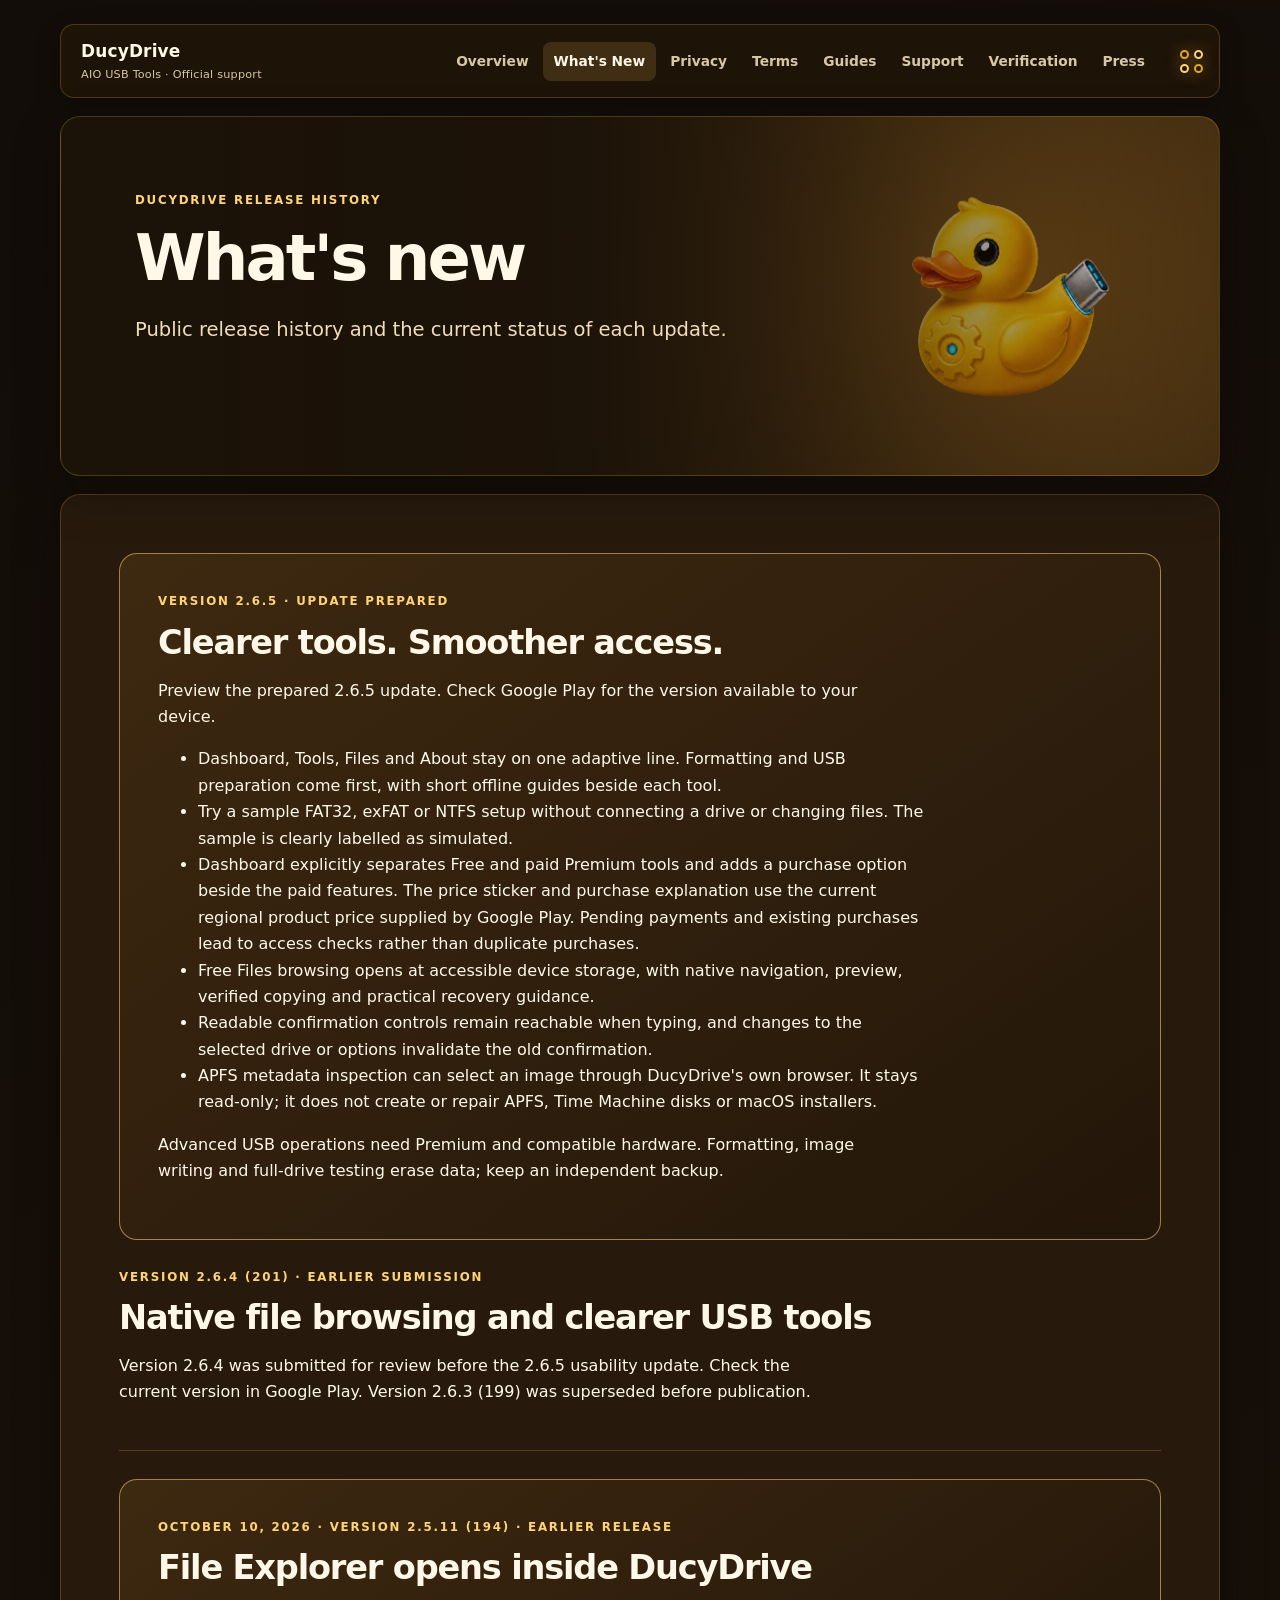
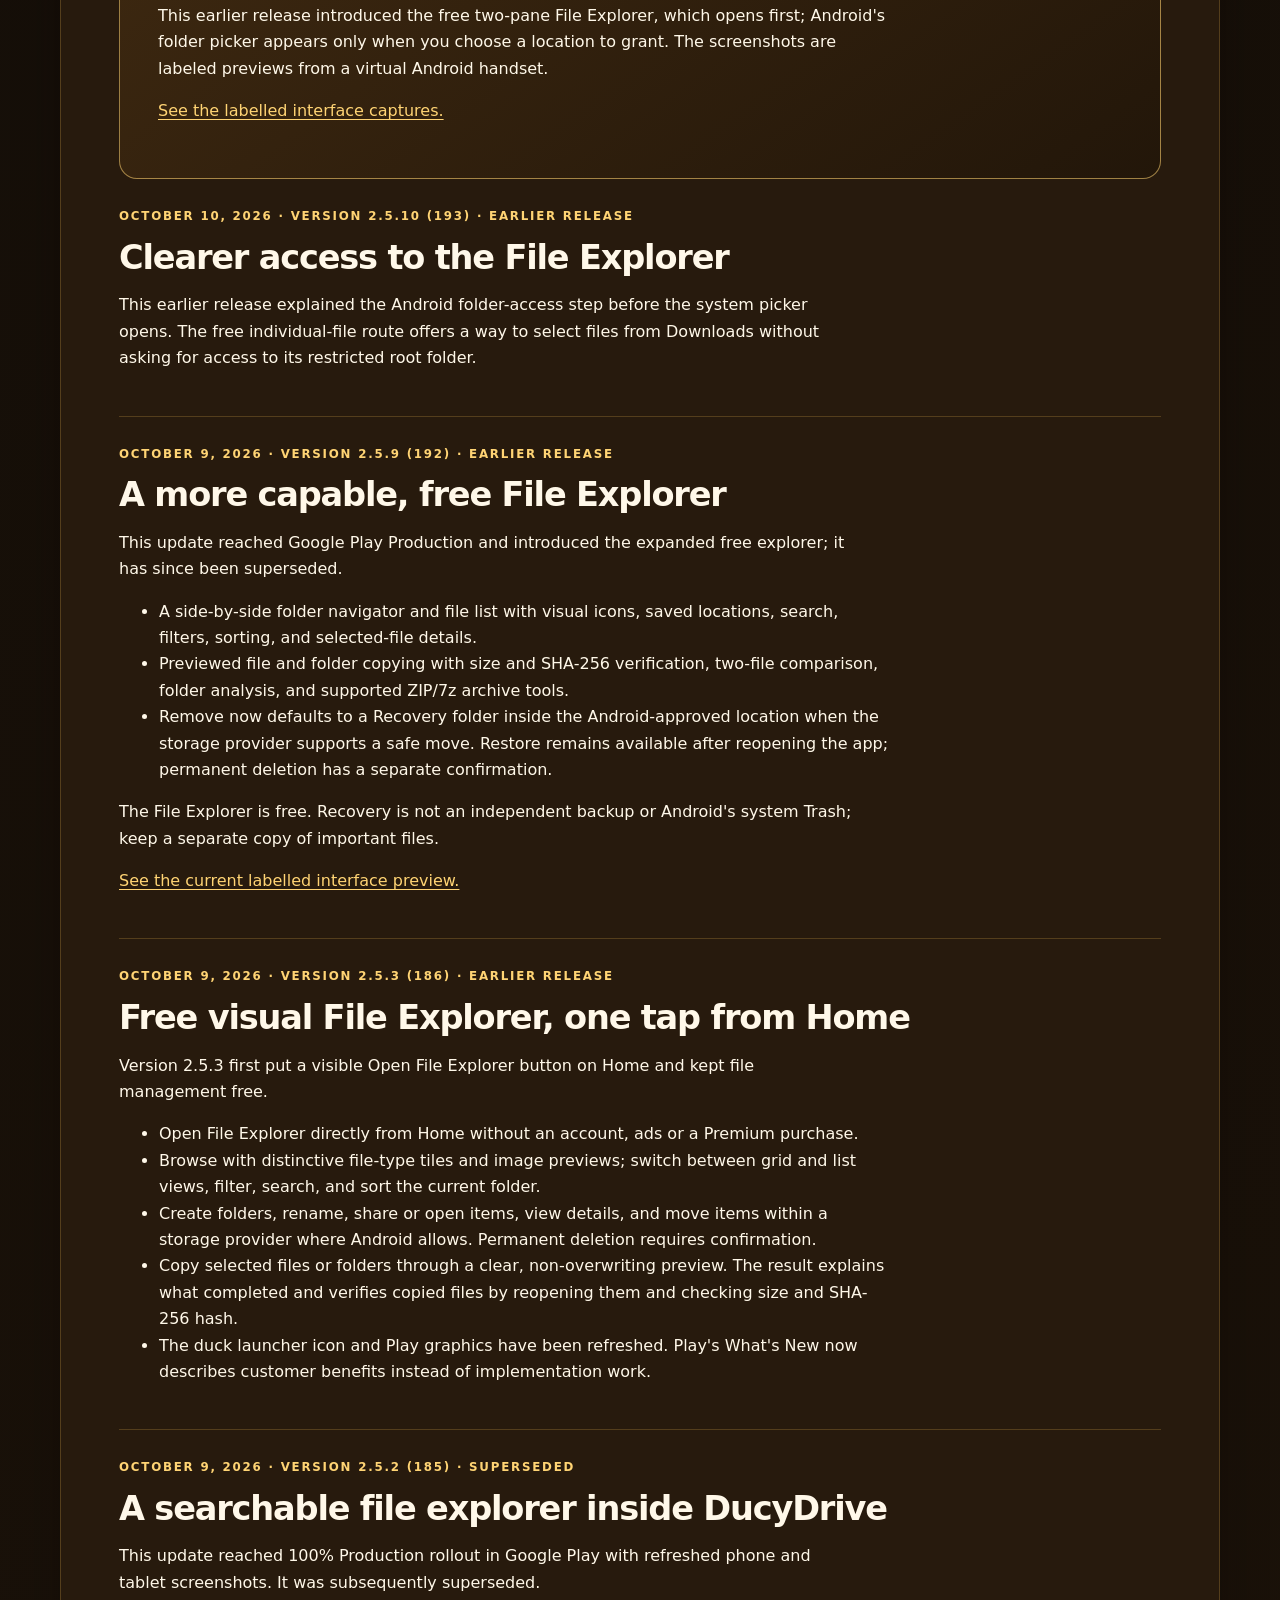
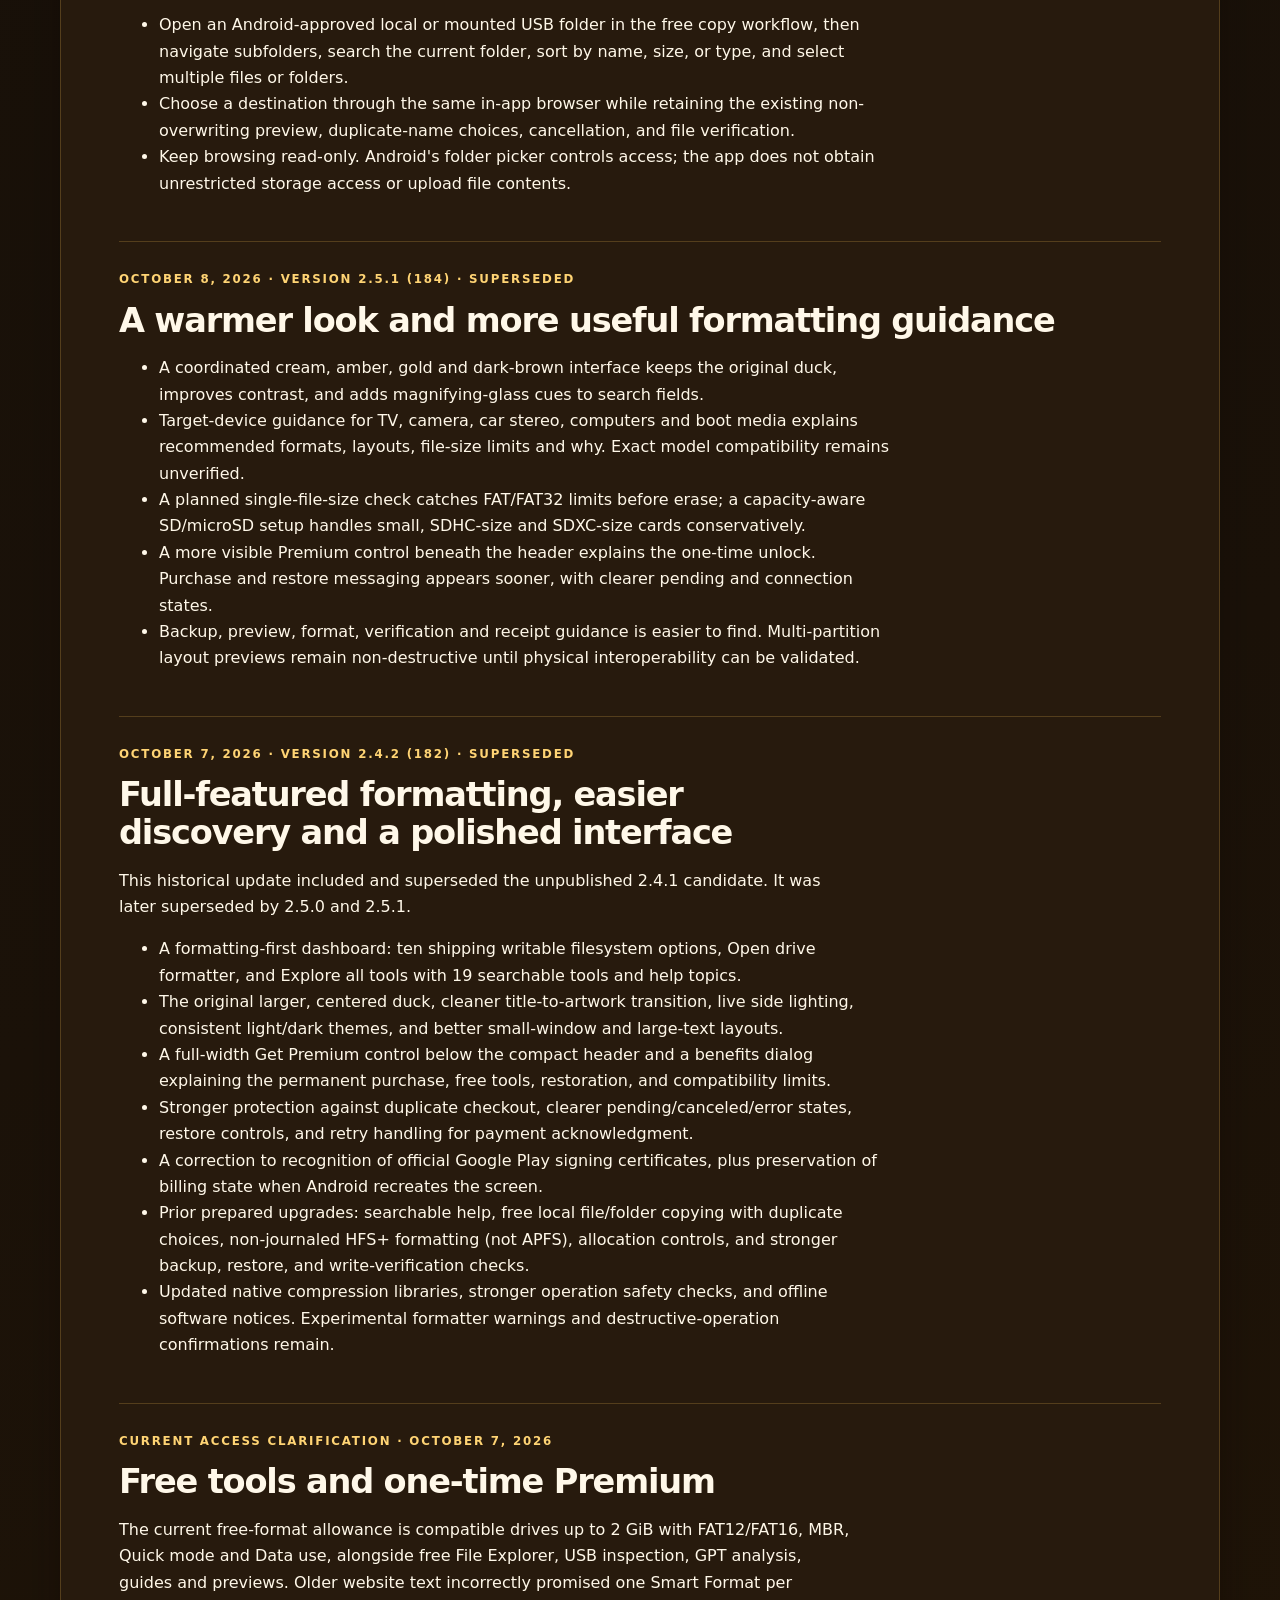
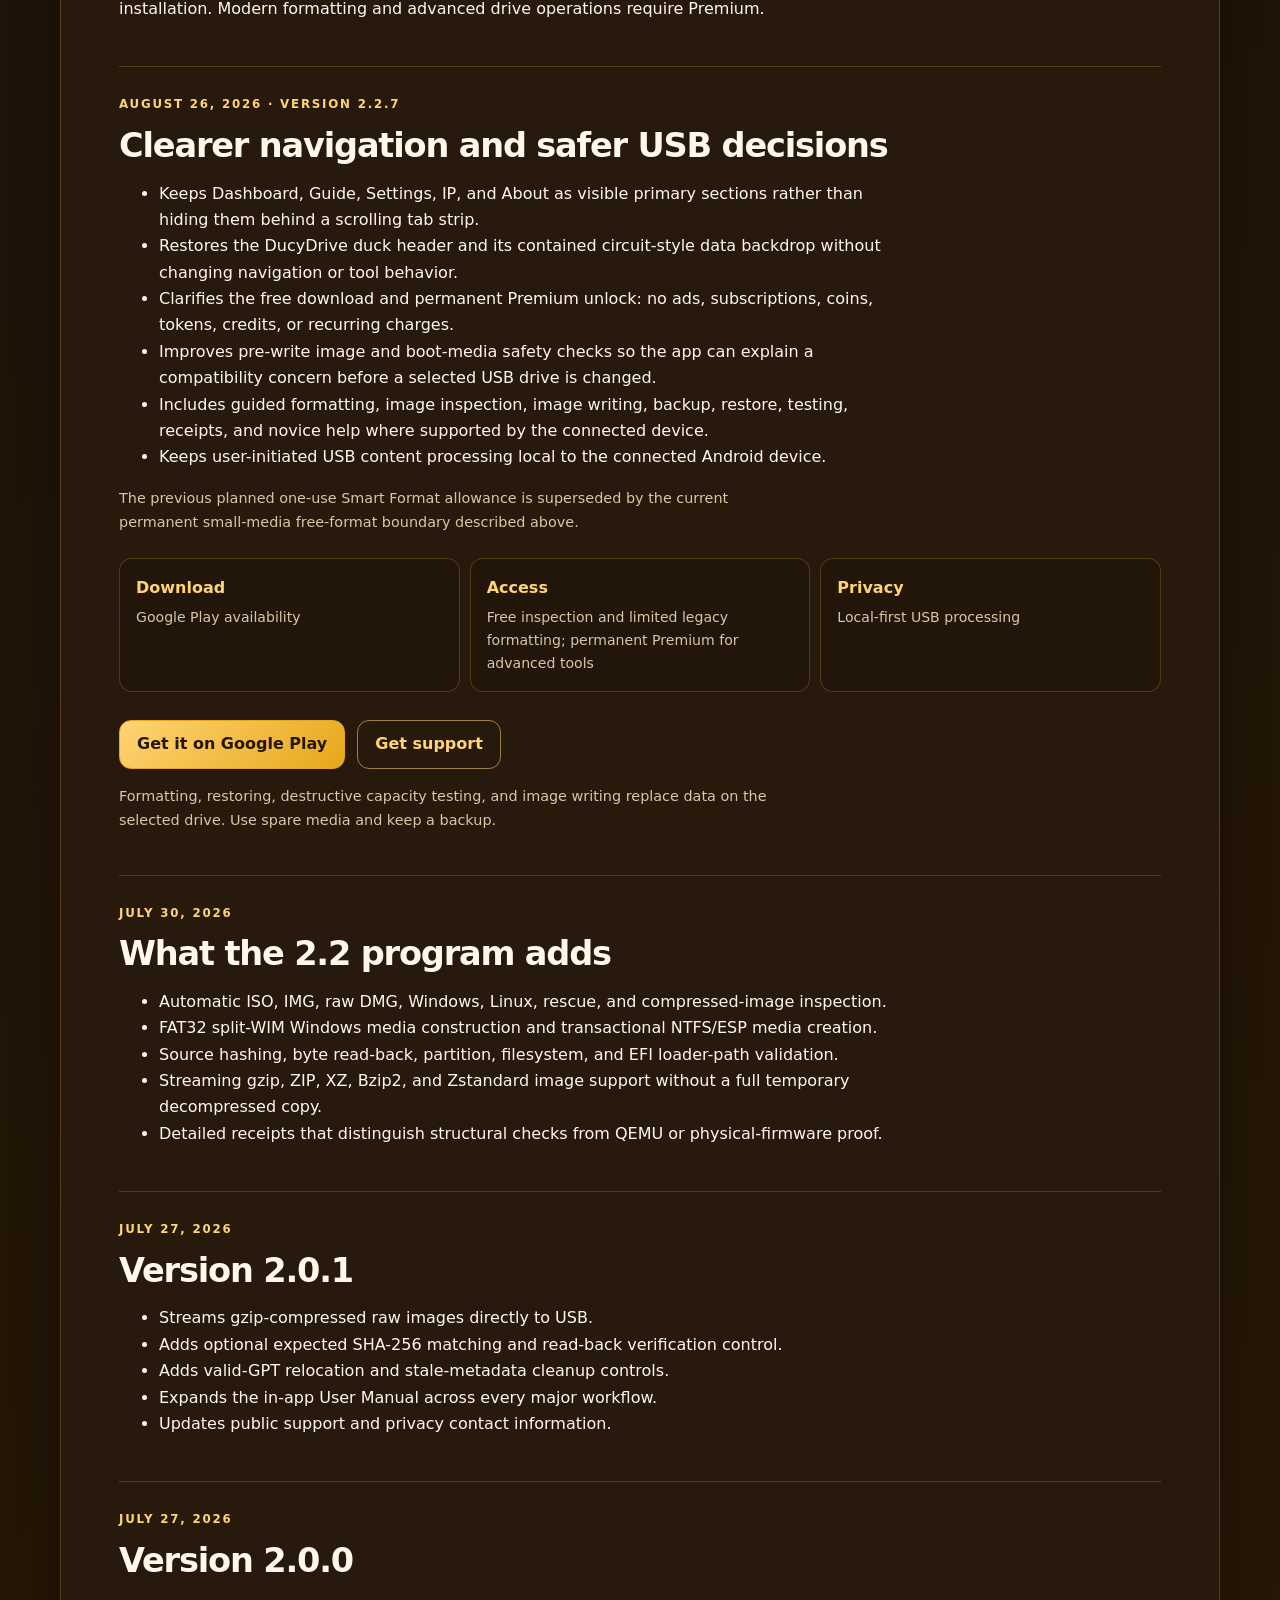
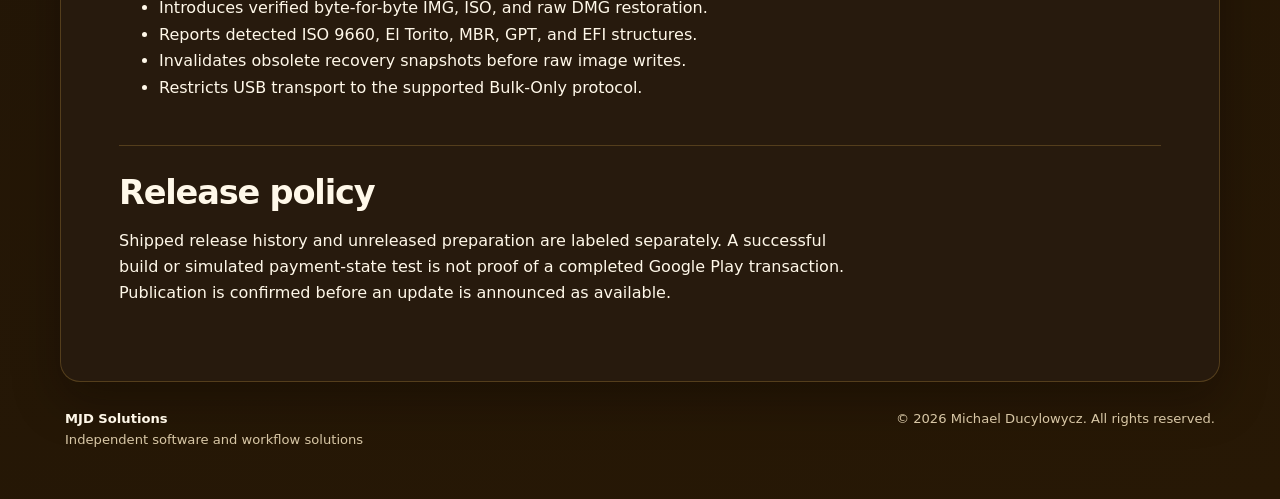
==== commit f97bbb6e: "Clarify free and Premium tools and regional Play pricing" ====
--- a/changelog.html
+++ b/changelog.html
@@ -36,7 +36,7 @@
           <ul>
             <li>Dashboard, Tools, Files and About stay on one adaptive line. Formatting and USB preparation come first, with short offline guides beside each tool.</li>
             <li>Try a sample FAT32, exFAT or NTFS setup without connecting a drive or changing files. The sample is clearly labelled as simulated.</li>
-            <li>Premium is easier to discover in relevant places, with a clear explanation before Google Play checkout. Pending-payment, restoration and connection guidance are clearer.</li>
+            <li>Dashboard explicitly separates Free and paid Premium tools and adds a purchase option beside the paid features. The price sticker and purchase explanation use the current regional product price supplied by Google Play. Pending payments and existing purchases lead to access checks rather than duplicate purchases.</li>
             <li>Free Files browsing opens at accessible device storage, with native navigation, preview, verified copying and practical recovery guidance.</li>
             <li>Readable confirmation controls remain reachable when typing, and changes to the selected drive or options invalidate the old confirmation.</li>
             <li>APFS metadata inspection can select an image through DucyDrive's own browser. It stays read-only; it does not create or repair APFS, Time Machine disks or macOS installers.</li>
@@ -121,7 +121,7 @@
         <section class="content-section">
           <p class="eyebrow">Current access clarification · October 7, 2026</p>
           <h2>Free tools and one-time Premium</h2>
-          <p>The current free-format allowance is compatible FAT12/FAT16 quick formatting of media up to 2 GiB, alongside inspection, guidance, and previews. Older website text incorrectly promised one Smart Format per installation. Modern formatting and advanced drive operations require Premium.</p>
+          <p>The current free-format allowance is compatible drives up to 2 GiB with FAT12/FAT16, MBR, Quick mode and Data use, alongside free File Explorer, USB inspection, GPT analysis, guides and previews. Older website text incorrectly promised one Smart Format per installation. Modern formatting and advanced drive operations require Premium.</p>
         </section>
         <section class="content-section">
           <p class="eyebrow">August 26, 2026 · Version 2.2.7</p><h2>Clearer navigation and safer USB decisions</h2>
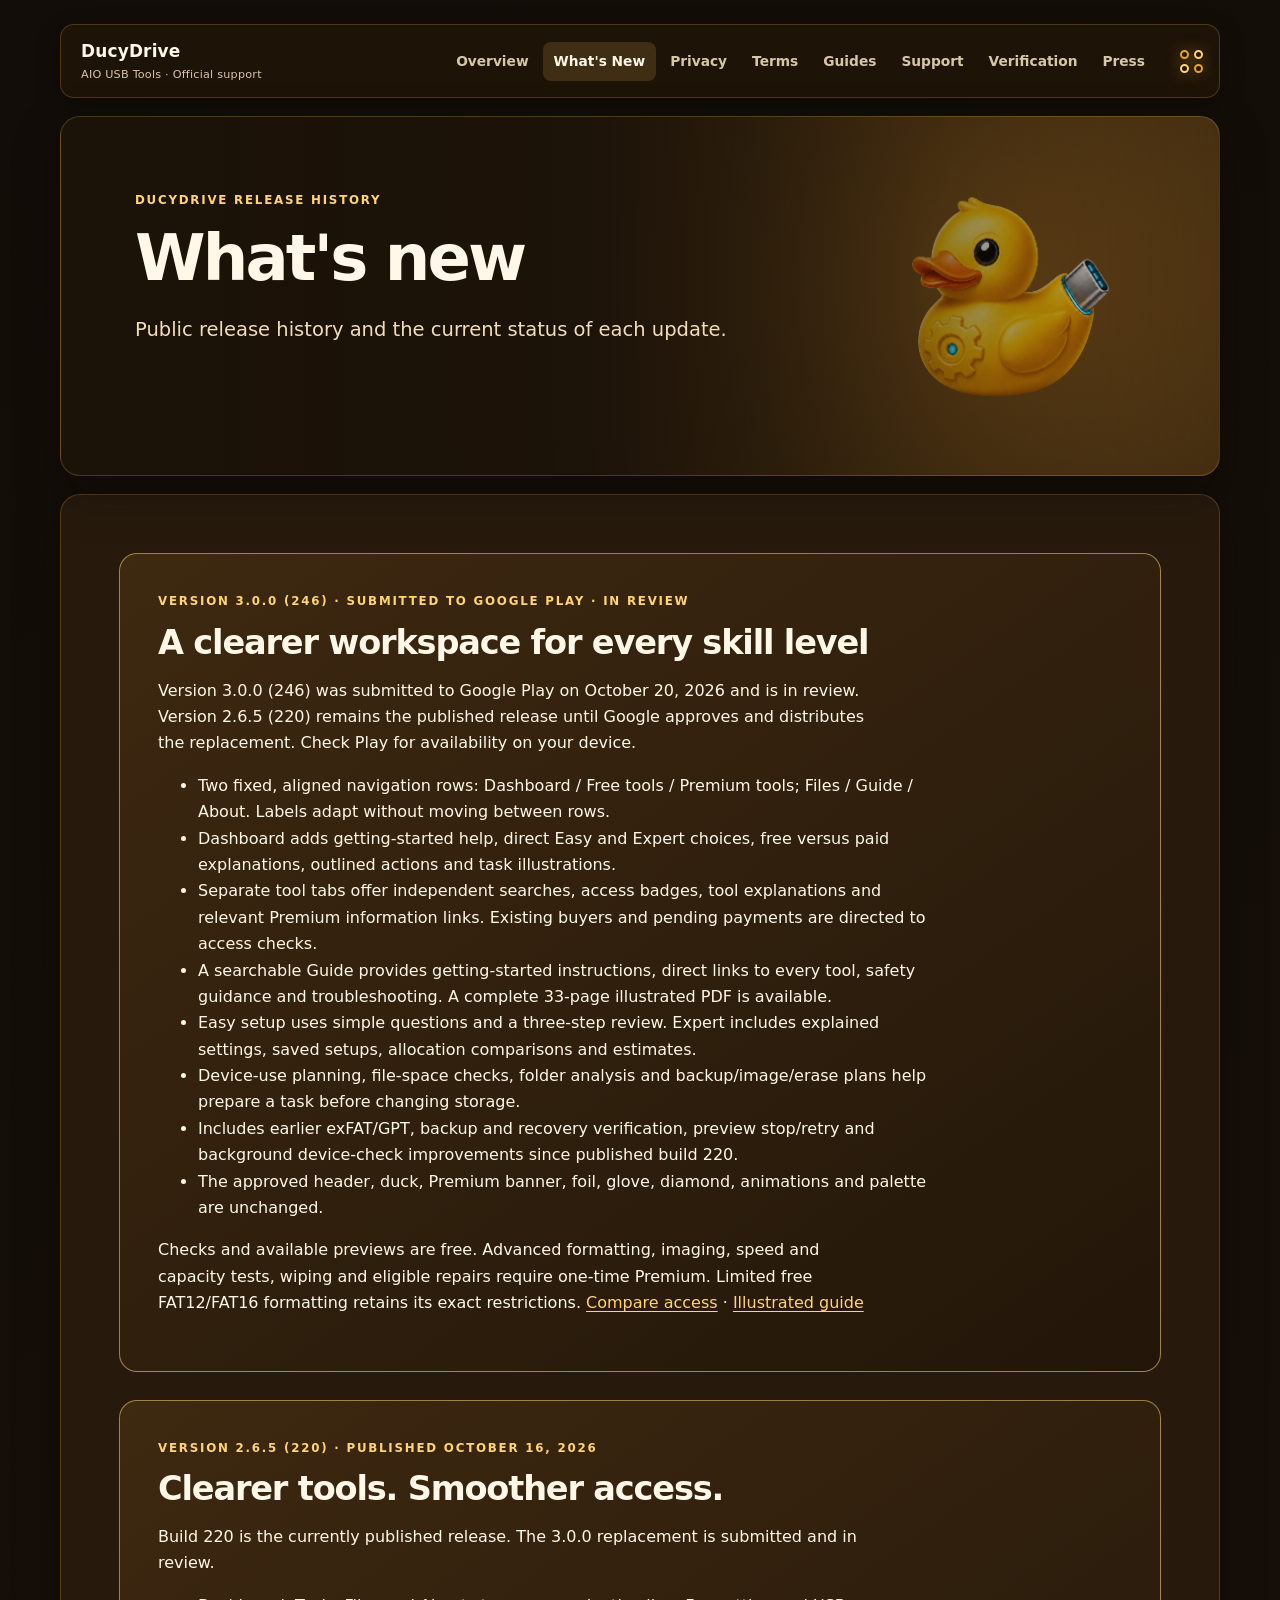
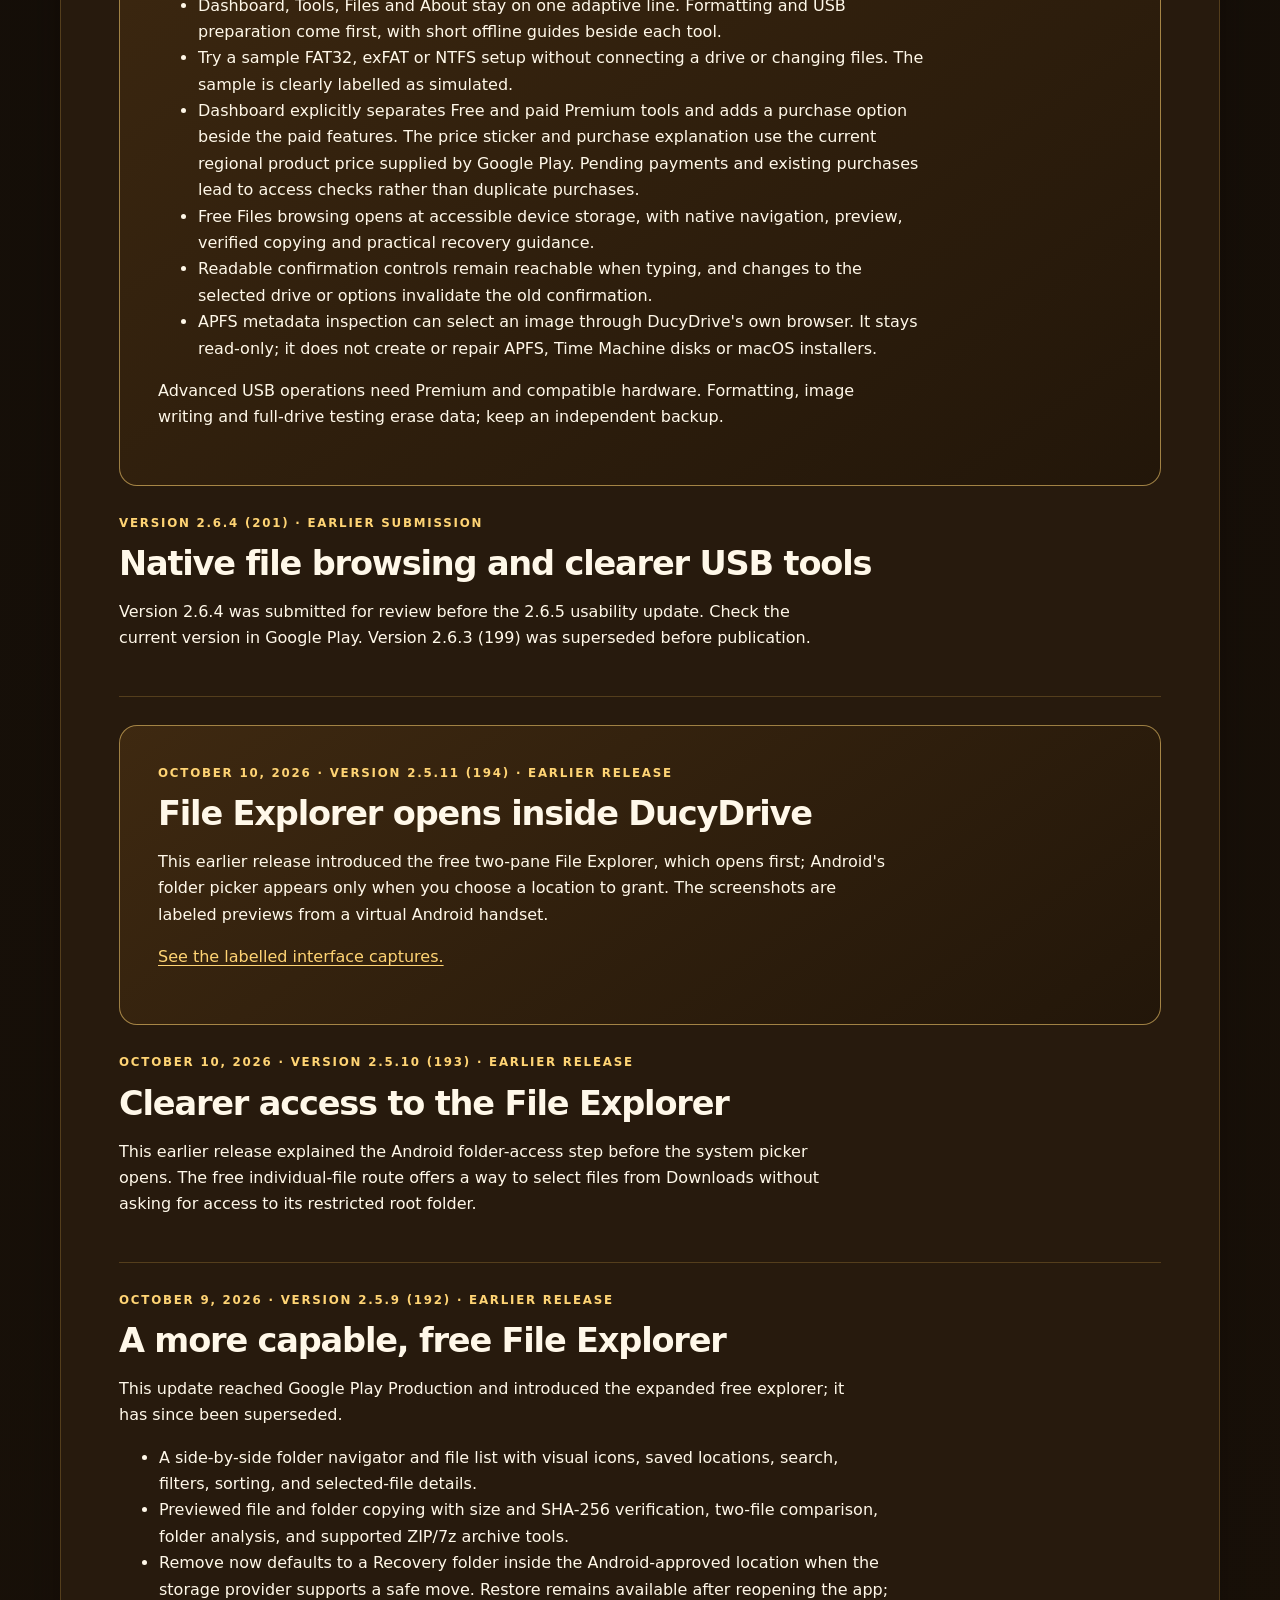
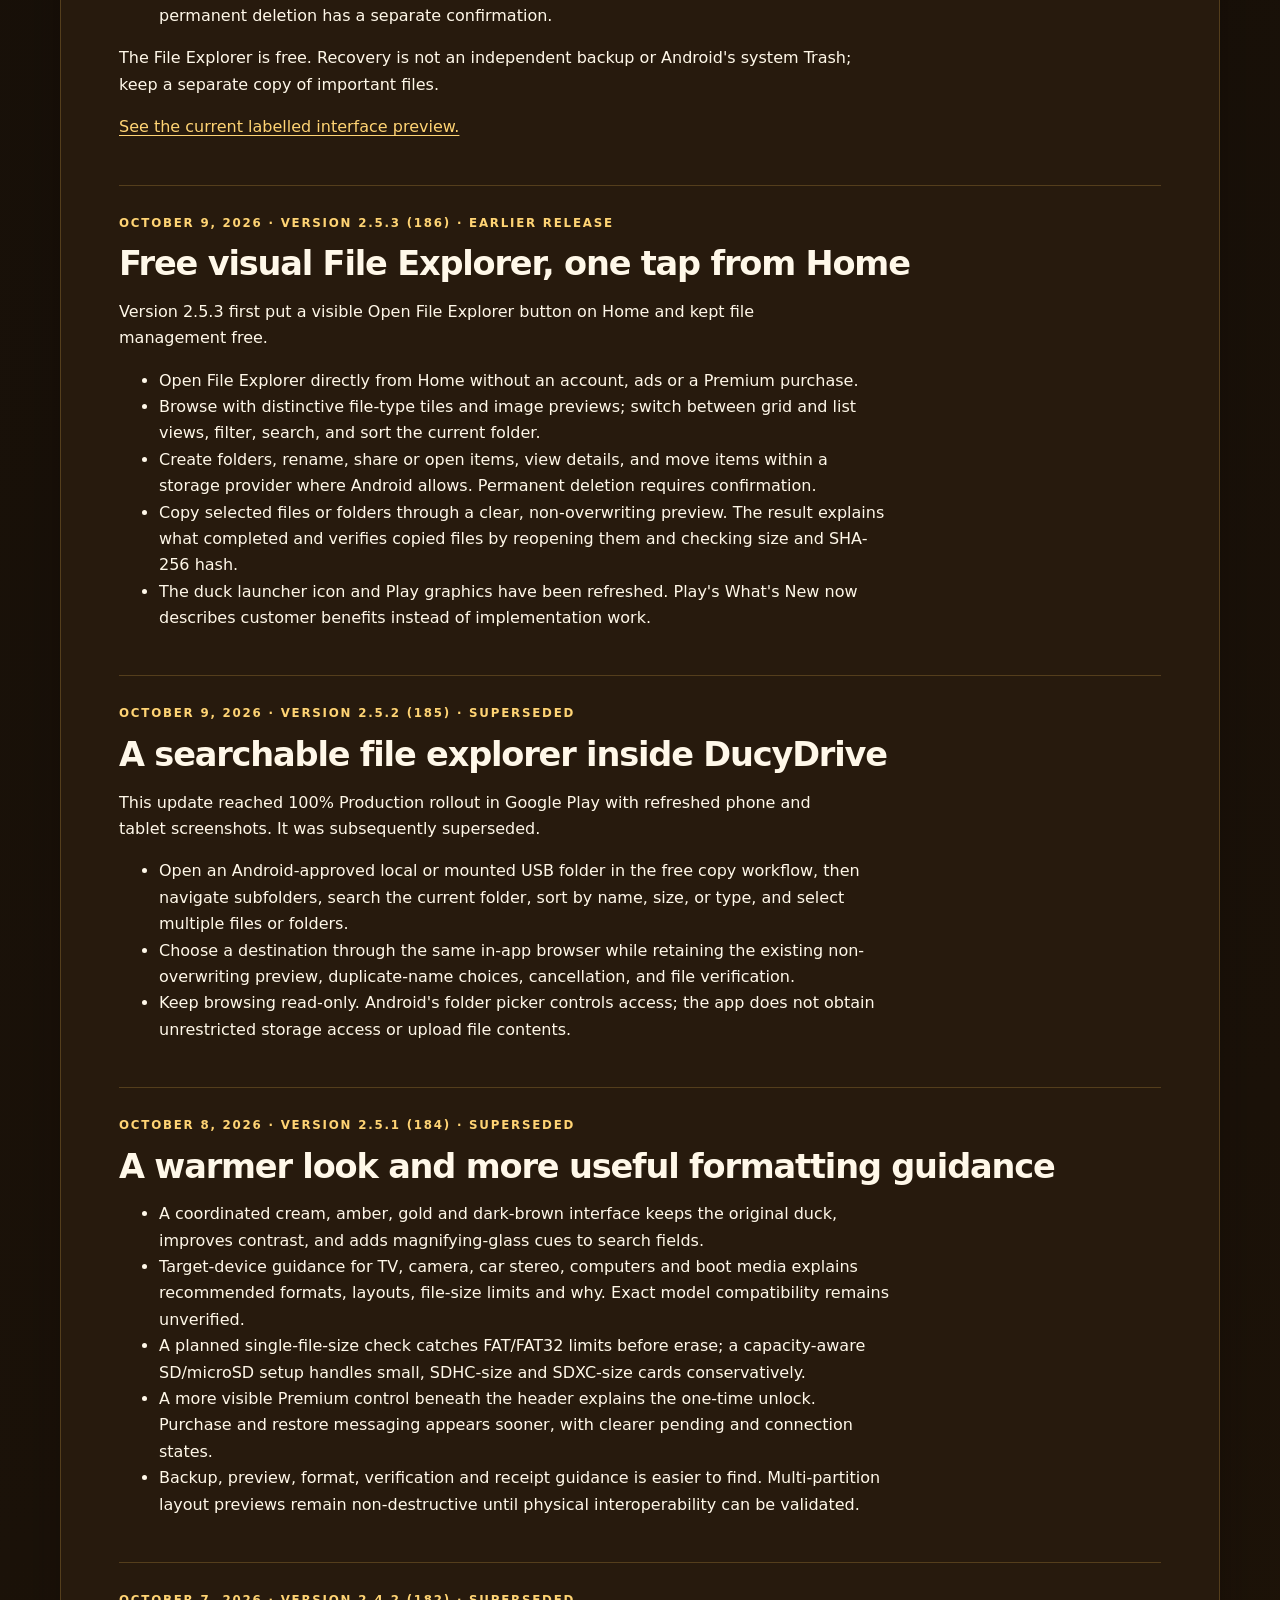
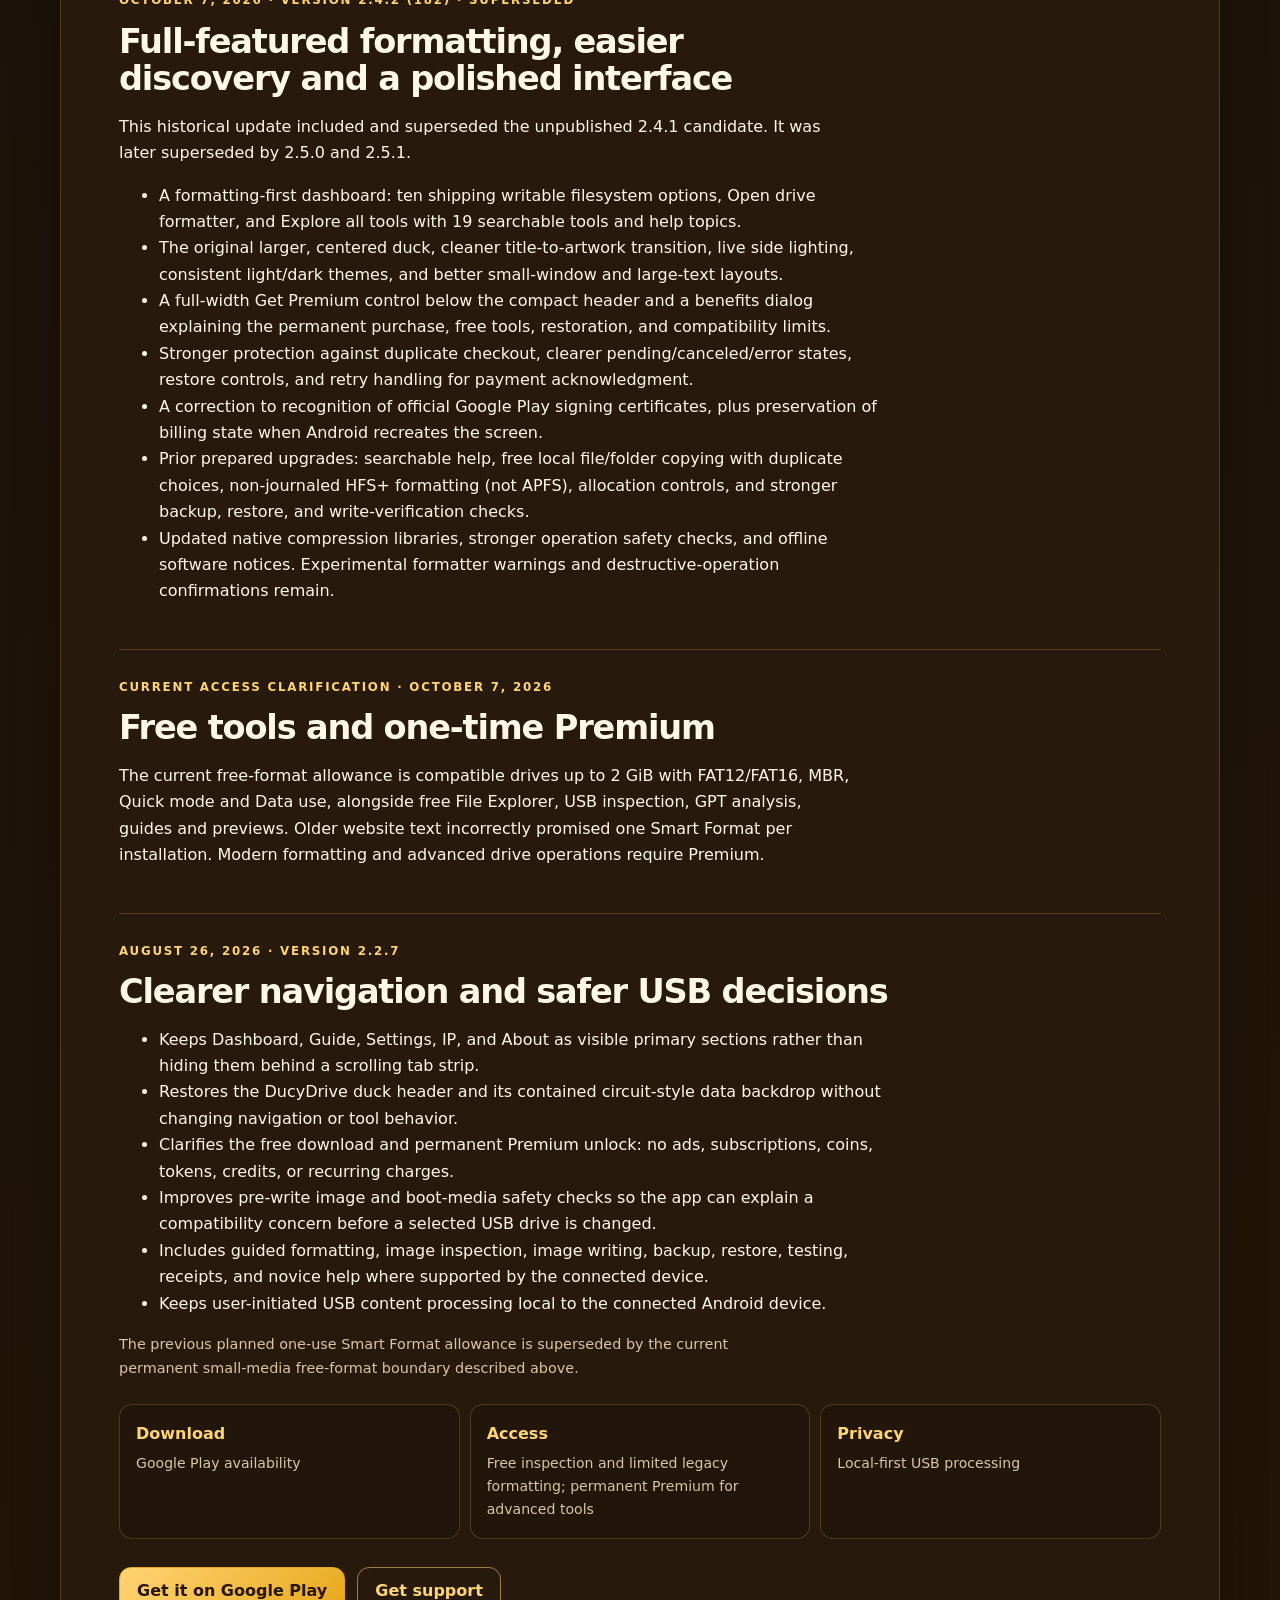
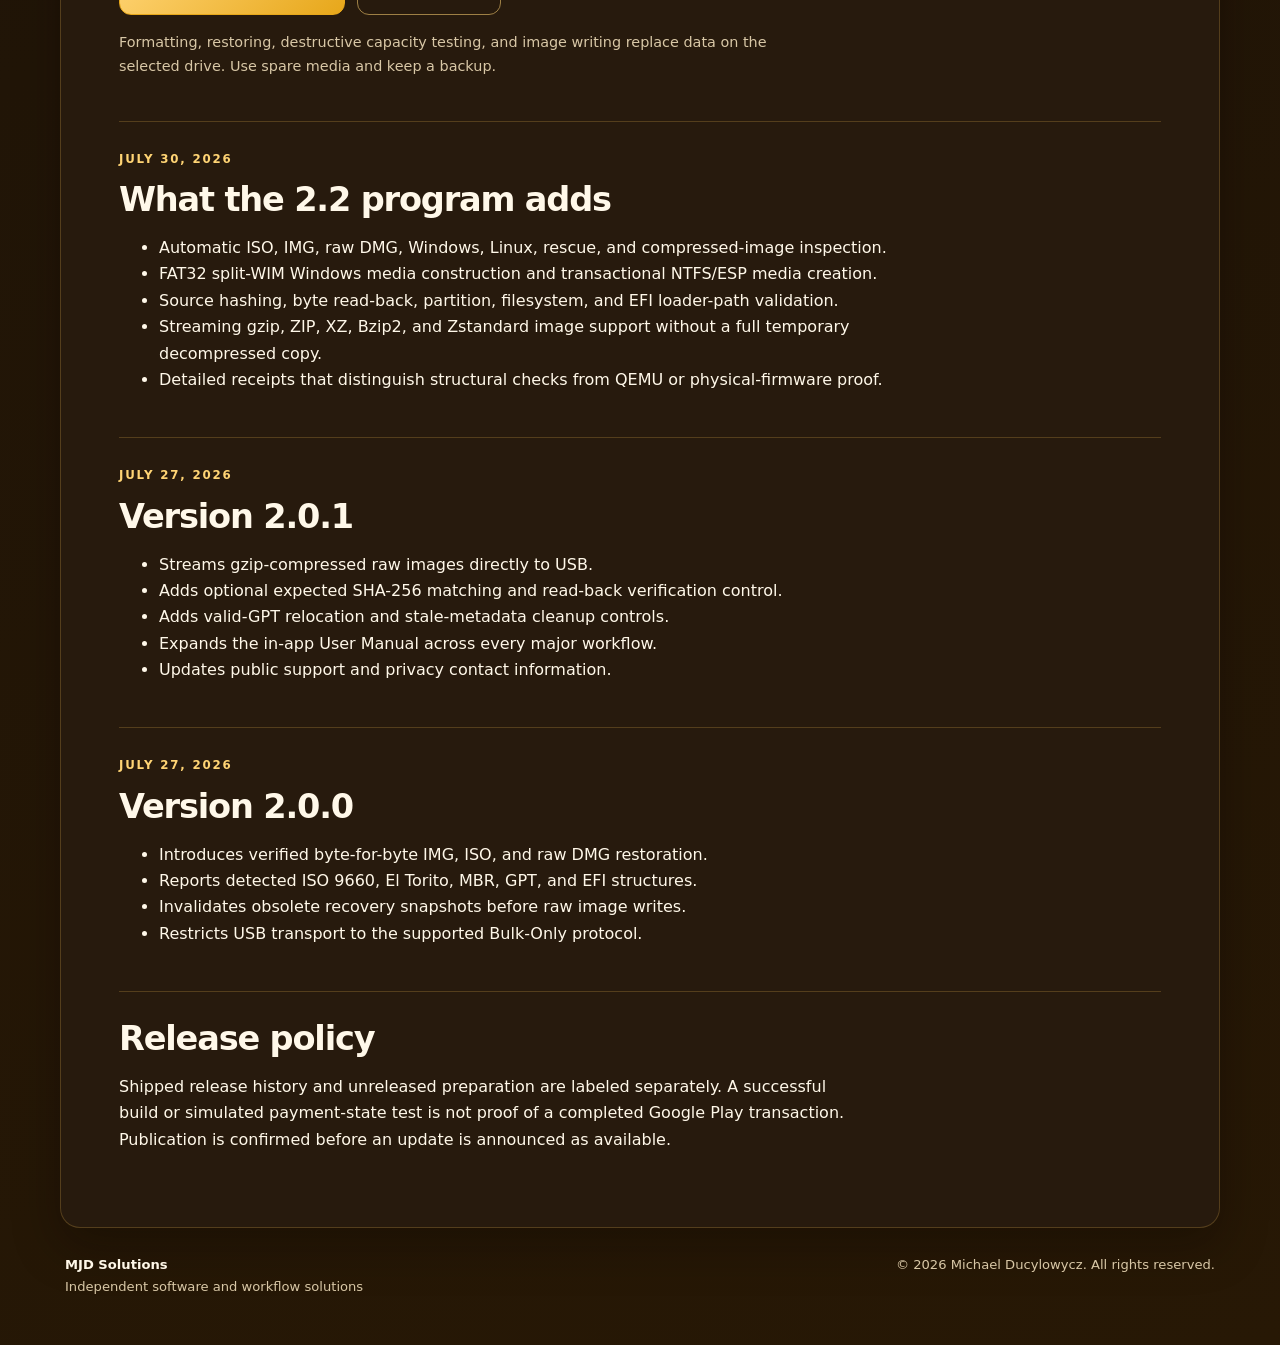
==== commit 8b8c5cd0: "Publish 3.0.0 guides, current artwork and clear Free/Premium access" ====
--- a/changelog.html
+++ b/changelog.html
@@ -1,186 +1,194 @@
-<!doctype html>
-<html lang="en">
-<head>
-  <meta charset="utf-8">
-  <meta name="viewport" content="width=device-width, initial-scale=1">
-  <meta name="theme-color" content="#211608">
-  <meta name="description" content="DucyDrive AIO USB Tools feature and release history.">
-  <title>What's New — DucyDrive AIO USB Tools</title>
-  <link rel="stylesheet" href="styles.css?v=20261009-gold3">
-</head>
-<body>
-  <a class="skip-link" href="#main">Skip to content</a>
-  <div class="site-shell">
-    <header class="site-header">
-      <a class="wordmark" href="index.html" aria-label="DucyDrive home">
-        <span><strong>DucyDrive</strong><small>AIO USB Tools · Official support</small></span>
-      </a>
-      <nav aria-label="Primary navigation">
-        <a href="index.html">Overview</a><a aria-current="page" href="changelog.html">What's New</a>
-        <a href="privacy.html">Privacy</a><a href="terms.html">Terms</a>
-        <a href="guides.html">Guides</a><a href="support.html">Support</a><a href="foreground-service-verification.html">Verification</a><a href="press.html">Press</a>
-      </nav>
-      <span class="header-accent" aria-hidden="true"><i></i><i></i><i></i><i></i></span>
-    </header>
-    <main id="main">
-      <section class="page-hero">
-        <p class="eyebrow">DucyDrive release history</p>
-        <h1>What's new</h1>
-        <p class="lede">Public release history and the current status of each update.</p>
-      </section>
-      <div class="content-panel">
-        <section class="content-section release-current" id="release-2-6-5">
-          <p class="eyebrow">Version 2.6.5 · update prepared</p>
-          <h2>Clearer tools. Smoother access.</h2>
-          <p>Preview the prepared 2.6.5 update. Check Google Play for the version available to your device.</p>
-          <ul>
-            <li>Dashboard, Tools, Files and About stay on one adaptive line. Formatting and USB preparation come first, with short offline guides beside each tool.</li>
-            <li>Try a sample FAT32, exFAT or NTFS setup without connecting a drive or changing files. The sample is clearly labelled as simulated.</li>
-            <li>Dashboard explicitly separates Free and paid Premium tools and adds a purchase option beside the paid features. The price sticker and purchase explanation use the current regional product price supplied by Google Play. Pending payments and existing purchases lead to access checks rather than duplicate purchases.</li>
-            <li>Free Files browsing opens at accessible device storage, with native navigation, preview, verified copying and practical recovery guidance.</li>
-            <li>Readable confirmation controls remain reachable when typing, and changes to the selected drive or options invalidate the old confirmation.</li>
-            <li>APFS metadata inspection can select an image through DucyDrive's own browser. It stays read-only; it does not create or repair APFS, Time Machine disks or macOS installers.</li>
-          </ul>
-          <p>Advanced USB operations need Premium and compatible hardware. Formatting, image writing and full-drive testing erase data; keep an independent backup. </p>
-        </section>
-        <section class="content-section"><p class="eyebrow">Version 2.6.4 (201) · EARLIER SUBMISSION</p><h2>Native file browsing and clearer USB tools</h2><p>Version 2.6.4 was submitted for review before the 2.6.5 usability update. Check the current version in Google Play. Version 2.6.3 (199) was superseded before publication.</p></section>
-        <section class="content-section release-current">
-          <p class="eyebrow">October 10, 2026 · Version 2.5.11 (194) · EARLIER RELEASE</p>
-          <h2>File Explorer opens inside DucyDrive</h2>
-          <p>This earlier release introduced the free two-pane File Explorer, which opens first; Android's folder picker appears only when you choose a location to grant. The screenshots are labeled previews from a virtual Android handset.</p>
-          <p><a href="index.html#screenshots">See the labelled interface captures.</a></p>
-        </section>
-        <section class="content-section">
-          <p class="eyebrow">October 10, 2026 · Version 2.5.10 (193) · EARLIER RELEASE</p>
-          <h2>Clearer access to the File Explorer</h2>
-          <p>This earlier release explained the Android folder-access step before the system picker opens. The free individual-file route offers a way to select files from Downloads without asking for access to its restricted root folder.</p>
-        </section>
-        <section class="content-section">
-          <p class="eyebrow">October 9, 2026 · Version 2.5.9 (192) · EARLIER RELEASE</p>
-          <h2>A more capable, free File Explorer</h2>
-          <p>This update reached Google Play Production and introduced the expanded free explorer; it has since been superseded.</p>
-          <ul>
-            <li>A side-by-side folder navigator and file list with visual icons, saved locations, search, filters, sorting, and selected-file details.</li>
-            <li>Previewed file and folder copying with size and SHA-256 verification, two-file comparison, folder analysis, and supported ZIP/7z archive tools.</li>
-            <li>Remove now defaults to a Recovery folder inside the Android-approved location when the storage provider supports a safe move. Restore remains available after reopening the app; permanent deletion has a separate confirmation.</li>
-          </ul>
-          <p>The File Explorer is free. Recovery is not an independent backup or Android's system Trash; keep a separate copy of important files.</p>
-          <p><a href="index.html#screenshots">See the current labelled interface preview.</a></p>
-        </section>
-        <section class="content-section">
-          <p class="eyebrow">October 9, 2026 · Version 2.5.3 (186) · EARLIER RELEASE</p>
-          <h2>Free visual File Explorer, one tap from Home</h2>
-          <p>Version 2.5.3 first put a visible Open File Explorer button on Home and kept file management free.</p>
-          <ul>
-            <li>Open File Explorer directly from Home without an account, ads or a Premium purchase.</li>
-            <li>Browse with distinctive file-type tiles and image previews; switch between grid and list views, filter, search, and sort the current folder.</li>
-            <li>Create folders, rename, share or open items, view details, and move items within a storage provider where Android allows. Permanent deletion requires confirmation.</li>
-            <li>Copy selected files or folders through a clear, non-overwriting preview. The result explains what completed and verifies copied files by reopening them and checking size and SHA-256 hash.</li>
-            <li>The duck launcher icon and Play graphics have been refreshed. Play's What's New now describes customer benefits instead of implementation work.</li>
-          </ul>
-          
-        </section>
-        <section class="content-section">
-          <p class="eyebrow">October 9, 2026 · Version 2.5.2 (185) · SUPERSEDED</p>
-          <h2>A searchable file explorer inside DucyDrive</h2>
-          <p>This update reached 100% Production rollout in Google Play with refreshed phone and tablet screenshots. It was subsequently superseded.</p>
-          <ul>
-            <li>Open an Android-approved local or mounted USB folder in the free copy workflow, then navigate subfolders, search the current folder, sort by name, size, or type, and select multiple files or folders.</li>
-            <li>Choose a destination through the same in-app browser while retaining the existing non-overwriting preview, duplicate-name choices, cancellation, and file verification.</li>
-            <li>Keep browsing read-only. Android's folder picker controls access; the app does not obtain unrestricted storage access or upload file contents.</li>
-          </ul>
-          
-        </section>
-        <section class="content-section">
-          <p class="eyebrow">October 8, 2026 · Version 2.5.1 (184) · SUPERSEDED</p>
-          <h2>A warmer look and more useful formatting guidance</h2>
-          <ul>
-            <li>A coordinated cream, amber, gold and dark-brown interface keeps the original duck, improves contrast, and adds magnifying-glass cues to search fields.</li>
-            <li>Target-device guidance for TV, camera, car stereo, computers and boot media explains recommended formats, layouts, file-size limits and why. Exact model compatibility remains unverified.</li>
-            <li>A planned single-file-size check catches FAT/FAT32 limits before erase; a capacity-aware SD/microSD setup handles small, SDHC-size and SDXC-size cards conservatively.</li>
-            <li>A more visible Premium control beneath the header explains the one-time unlock. Purchase and restore messaging appears sooner, with clearer pending and connection states.</li>
-            <li>Backup, preview, format, verification and receipt guidance is easier to find. Multi-partition layout previews remain non-destructive until physical interoperability can be validated.</li>
-          </ul>
-          
-        </section>
-        <section class="content-section">
-          <p class="eyebrow">October 7, 2026 · Version 2.4.2 (182) · SUPERSEDED</p>
-          <h2>Full-featured formatting, easier discovery and a polished interface</h2>
-          <p>This historical update included and superseded the unpublished 2.4.1 candidate. It was later superseded by 2.5.0 and 2.5.1.</p>
-          <ul>
-            <li>A formatting-first dashboard: ten shipping writable filesystem options, Open drive formatter, and Explore all tools with 19 searchable tools and help topics.</li>
-            <li>The original larger, centered duck, cleaner title-to-artwork transition, live side lighting, consistent light/dark themes, and better small-window and large-text layouts.</li>
-            <li>A full-width Get Premium control below the compact header and a benefits dialog explaining the permanent purchase, free tools, restoration, and compatibility limits.</li>
-            <li>Stronger protection against duplicate checkout, clearer pending/canceled/error states, restore controls, and retry handling for payment acknowledgment.</li>
-            <li>A correction to recognition of official Google Play signing certificates, plus preservation of billing state when Android recreates the screen.</li>
-            <li>Prior prepared upgrades: searchable help, free local file/folder copying with duplicate choices, non-journaled HFS+ formatting (not APFS), allocation controls, and stronger backup, restore, and write-verification checks.</li>
-            <li>Updated native compression libraries, stronger operation safety checks, and offline software notices. Experimental formatter warnings and destructive-operation confirmations remain.</li>
-          </ul>
-          
-        </section>
-        <section class="content-section">
-          <p class="eyebrow">Current access clarification · October 7, 2026</p>
-          <h2>Free tools and one-time Premium</h2>
-          <p>The current free-format allowance is compatible drives up to 2 GiB with FAT12/FAT16, MBR, Quick mode and Data use, alongside free File Explorer, USB inspection, GPT analysis, guides and previews. Older website text incorrectly promised one Smart Format per installation. Modern formatting and advanced drive operations require Premium.</p>
-        </section>
-        <section class="content-section">
-          <p class="eyebrow">August 26, 2026 · Version 2.2.7</p><h2>Clearer navigation and safer USB decisions</h2>
-          <ul>
-            <li>Keeps Dashboard, Guide, Settings, IP, and About as visible primary sections rather than hiding them behind a scrolling tab strip.</li>
-            <li>Restores the DucyDrive duck header and its contained circuit-style data backdrop without changing navigation or tool behavior.</li>
-            <li>Clarifies the free download and permanent Premium unlock: no ads, subscriptions, coins, tokens, credits, or recurring charges.</li>
-            <li>Improves pre-write image and boot-media safety checks so the app can explain a compatibility concern before a selected USB drive is changed.</li>
-            <li>Includes guided formatting, image inspection, image writing, backup, restore, testing, receipts, and novice help where supported by the connected device.</li>
-            <li>Keeps user-initiated USB content processing local to the connected Android device.</li>
-          </ul>
-          <p class="release-caveat">The previous planned one-use Smart Format allowance is superseded by the current permanent small-media free-format boundary described above.</p>
-          <div class="release-status-grid" aria-label="Google Play release status">
-            <div><strong>Download</strong><span>Google Play availability</span></div>
-            <div><strong>Access</strong><span>Free inspection and limited legacy formatting; permanent Premium for advanced tools</span></div>
-            <div><strong>Privacy</strong><span>Local-first USB processing</span></div>
-          </div>
-          <div class="actions">
-            <a class="button primary" href="https://play.google.com/store/apps/details?id=com.michaelducylowycz.duchydriveaiousbtools&amp;referrer=utm_source%3Dducydrive_support%26utm_medium%3Downed%26utm_campaign%3Dwebsite_changelog">Get it on Google Play</a>
-            <a class="button" href="support.html">Get support</a>
-          </div>
-          <p class="release-caveat">Formatting, restoring, destructive capacity testing, and image writing replace data on the selected drive. Use spare media and keep a backup.</p>
-        </section>
-        <section class="content-section">
-          <p class="eyebrow">July 30, 2026</p><h2>What the 2.2 program adds</h2>
-          <ul>
-            <li>Automatic ISO, IMG, raw DMG, Windows, Linux, rescue, and compressed-image inspection.</li>
-            <li>FAT32 split-WIM Windows media construction and transactional NTFS/ESP media creation.</li>
-            <li>Source hashing, byte read-back, partition, filesystem, and EFI loader-path validation.</li>
-            <li>Streaming gzip, ZIP, XZ, Bzip2, and Zstandard image support without a full temporary decompressed copy.</li>
-            <li>Detailed receipts that distinguish structural checks from QEMU or physical-firmware proof.</li>
-          </ul>
-        </section>
-        <section class="content-section">
-          <p class="eyebrow">July 27, 2026</p><h2>Version 2.0.1</h2>
-          <ul>
-            <li>Streams gzip-compressed raw images directly to USB.</li>
-            <li>Adds optional expected SHA-256 matching and read-back verification control.</li>
-            <li>Adds valid-GPT relocation and stale-metadata cleanup controls.</li>
-            <li>Expands the in-app User Manual across every major workflow.</li>
-            <li>Updates public support and privacy contact information.</li>
-          </ul>
-        </section>
-        <section class="content-section">
-          <p class="eyebrow">July 27, 2026</p><h2>Version 2.0.0</h2>
-          <ul>
-            <li>Introduces verified byte-for-byte IMG, ISO, and raw DMG restoration.</li>
-            <li>Reports detected ISO 9660, El Torito, MBR, GPT, and EFI structures.</li>
-            <li>Invalidates obsolete recovery snapshots before raw image writes.</li>
-            <li>Restricts USB transport to the supported Bulk-Only protocol.</li>
-          </ul>
-        </section>
-        <section class="content-section">
-          <h2>Release policy</h2>
-          <p>Shipped release history and unreleased preparation are labeled separately. A successful build or simulated payment-state test is not proof of a completed Google Play transaction. Publication is confirmed before an update is announced as available.</p>
-        </section>
-      </div>
-    </main>
-    <footer><div><strong>MJD Solutions</strong><span>Independent software and workflow solutions</span></div><p>© 2026 Michael Ducylowycz. All rights reserved.</p></footer>
-  </div>
-</body>
-</html>
+<!doctype html>
+<html lang="en">
+<head>
+  <meta charset="utf-8">
+  <meta name="viewport" content="width=device-width, initial-scale=1">
+  <meta name="theme-color" content="#211608">
+  <meta name="description" content="DucyDrive AIO USB Tools feature and release history.">
+  <title>What's New — DucyDrive AIO USB Tools</title>
+  <link rel="stylesheet" href="styles.css?v=20261009-gold3">
+</head>
+<body>
+  <a class="skip-link" href="#main">Skip to content</a>
+  <div class="site-shell">
+    <header class="site-header">
+      <a class="wordmark" href="index.html" aria-label="DucyDrive home">
+        <span><strong>DucyDrive</strong><small>AIO USB Tools · Official support</small></span>
+      </a>
+      <nav aria-label="Primary navigation">
+        <a href="index.html">Overview</a><a aria-current="page" href="changelog.html">What's New</a>
+        <a href="privacy.html">Privacy</a><a href="terms.html">Terms</a>
+        <a href="guides.html">Guides</a><a href="support.html">Support</a><a href="foreground-service-verification.html">Verification</a><a href="press.html">Press</a>
+      </nav>
+      <span class="header-accent" aria-hidden="true"><i></i><i></i><i></i><i></i></span>
+    </header>
+    <main id="main">
+      <section class="page-hero">
+        <p class="eyebrow">DucyDrive release history</p>
+        <h1>What's new</h1>
+        <p class="lede">Public release history and the current status of each update.</p>
+      </section>
+      <div class="content-panel"><section class="content-section release-current" id="release-3-0-0"><p class="eyebrow">Version 3.0.0 (246) · submitted to Google Play · in review</p><h2>A clearer workspace for every skill level</h2><p>Version 3.0.0 (246) was submitted to Google Play on October 20, 2026 and is in review. Version 2.6.5 (220) remains the published release until Google approves and distributes the replacement. Check Play for availability on your device.</p><ul>
+<li>Two fixed, aligned navigation rows: Dashboard / Free tools / Premium tools; Files / Guide / About. Labels adapt without moving between rows.</li>
+<li>Dashboard adds getting-started help, direct Easy and Expert choices, free versus paid explanations, outlined actions and task illustrations.</li>
+<li>Separate tool tabs offer independent searches, access badges, tool explanations and relevant Premium information links. Existing buyers and pending payments are directed to access checks.</li>
+<li>A searchable Guide provides getting-started instructions, direct links to every tool, safety guidance and troubleshooting. A complete 33-page illustrated PDF is available.</li>
+<li>Easy setup uses simple questions and a three-step review. Expert includes explained settings, saved setups, allocation comparisons and estimates.</li>
+<li>Device-use planning, file-space checks, folder analysis and backup/image/erase plans help prepare a task before changing storage.</li>
+<li>Includes earlier exFAT/GPT, backup and recovery verification, preview stop/retry and background device-check improvements since published build 220.</li>
+<li>The approved header, duck, Premium banner, foil, glove, diamond, animations and palette are unchanged.</li></ul><p>Checks and available previews are free. Advanced formatting, imaging, speed and capacity tests, wiping and eligible repairs require one-time Premium. Limited free FAT12/FAT16 formatting retains its exact restrictions. <a href="index.html#purchase">Compare access</a> · <a href="assets/release-3.0.0/DucyDrive-Illustrated-User-Guide-3.0.0.pdf">Illustrated guide</a></p></section>
+        <section class="content-section release-current" id="release-2-6-5">
+          <p class="eyebrow">Version 2.6.5 (220) · published October 16, 2026</p>
+          <h2>Clearer tools. Smoother access.</h2>
+          <p>Build 220 is the currently published release. The 3.0.0 replacement is submitted and in review.</p>
+          <ul>
+            <li>Dashboard, Tools, Files and About stay on one adaptive line. Formatting and USB preparation come first, with short offline guides beside each tool.</li>
+            <li>Try a sample FAT32, exFAT or NTFS setup without connecting a drive or changing files. The sample is clearly labelled as simulated.</li>
+            <li>Dashboard explicitly separates Free and paid Premium tools and adds a purchase option beside the paid features. The price sticker and purchase explanation use the current regional product price supplied by Google Play. Pending payments and existing purchases lead to access checks rather than duplicate purchases.</li>
+            <li>Free Files browsing opens at accessible device storage, with native navigation, preview, verified copying and practical recovery guidance.</li>
+            <li>Readable confirmation controls remain reachable when typing, and changes to the selected drive or options invalidate the old confirmation.</li>
+            <li>APFS metadata inspection can select an image through DucyDrive's own browser. It stays read-only; it does not create or repair APFS, Time Machine disks or macOS installers.</li>
+          </ul>
+          <p>Advanced USB operations need Premium and compatible hardware. Formatting, image writing and full-drive testing erase data; keep an independent backup. </p>
+        </section>
+        <section class="content-section"><p class="eyebrow">Version 2.6.4 (201) · EARLIER SUBMISSION</p><h2>Native file browsing and clearer USB tools</h2><p>Version 2.6.4 was submitted for review before the 2.6.5 usability update. Check the current version in Google Play. Version 2.6.3 (199) was superseded before publication.</p></section>
+        <section class="content-section release-current">
+          <p class="eyebrow">October 10, 2026 · Version 2.5.11 (194) · EARLIER RELEASE</p>
+          <h2>File Explorer opens inside DucyDrive</h2>
+          <p>This earlier release introduced the free two-pane File Explorer, which opens first; Android's folder picker appears only when you choose a location to grant. The screenshots are labeled previews from a virtual Android handset.</p>
+          <p><a href="index.html#screenshots">See the labelled interface captures.</a></p>
+        </section>
+        <section class="content-section">
+          <p class="eyebrow">October 10, 2026 · Version 2.5.10 (193) · EARLIER RELEASE</p>
+          <h2>Clearer access to the File Explorer</h2>
+          <p>This earlier release explained the Android folder-access step before the system picker opens. The free individual-file route offers a way to select files from Downloads without asking for access to its restricted root folder.</p>
+        </section>
+        <section class="content-section">
+          <p class="eyebrow">October 9, 2026 · Version 2.5.9 (192) · EARLIER RELEASE</p>
+          <h2>A more capable, free File Explorer</h2>
+          <p>This update reached Google Play Production and introduced the expanded free explorer; it has since been superseded.</p>
+          <ul>
+            <li>A side-by-side folder navigator and file list with visual icons, saved locations, search, filters, sorting, and selected-file details.</li>
+            <li>Previewed file and folder copying with size and SHA-256 verification, two-file comparison, folder analysis, and supported ZIP/7z archive tools.</li>
+            <li>Remove now defaults to a Recovery folder inside the Android-approved location when the storage provider supports a safe move. Restore remains available after reopening the app; permanent deletion has a separate confirmation.</li>
+          </ul>
+          <p>The File Explorer is free. Recovery is not an independent backup or Android's system Trash; keep a separate copy of important files.</p>
+          <p><a href="index.html#screenshots">See the current labelled interface preview.</a></p>
+        </section>
+        <section class="content-section">
+          <p class="eyebrow">October 9, 2026 · Version 2.5.3 (186) · EARLIER RELEASE</p>
+          <h2>Free visual File Explorer, one tap from Home</h2>
+          <p>Version 2.5.3 first put a visible Open File Explorer button on Home and kept file management free.</p>
+          <ul>
+            <li>Open File Explorer directly from Home without an account, ads or a Premium purchase.</li>
+            <li>Browse with distinctive file-type tiles and image previews; switch between grid and list views, filter, search, and sort the current folder.</li>
+            <li>Create folders, rename, share or open items, view details, and move items within a storage provider where Android allows. Permanent deletion requires confirmation.</li>
+            <li>Copy selected files or folders through a clear, non-overwriting preview. The result explains what completed and verifies copied files by reopening them and checking size and SHA-256 hash.</li>
+            <li>The duck launcher icon and Play graphics have been refreshed. Play's What's New now describes customer benefits instead of implementation work.</li>
+          </ul>
+
+        </section>
+        <section class="content-section">
+          <p class="eyebrow">October 9, 2026 · Version 2.5.2 (185) · SUPERSEDED</p>
+          <h2>A searchable file explorer inside DucyDrive</h2>
+          <p>This update reached 100% Production rollout in Google Play with refreshed phone and tablet screenshots. It was subsequently superseded.</p>
+          <ul>
+            <li>Open an Android-approved local or mounted USB folder in the free copy workflow, then navigate subfolders, search the current folder, sort by name, size, or type, and select multiple files or folders.</li>
+            <li>Choose a destination through the same in-app browser while retaining the existing non-overwriting preview, duplicate-name choices, cancellation, and file verification.</li>
+            <li>Keep browsing read-only. Android's folder picker controls access; the app does not obtain unrestricted storage access or upload file contents.</li>
+          </ul>
+
+        </section>
+        <section class="content-section">
+          <p class="eyebrow">October 8, 2026 · Version 2.5.1 (184) · SUPERSEDED</p>
+          <h2>A warmer look and more useful formatting guidance</h2>
+          <ul>
+            <li>A coordinated cream, amber, gold and dark-brown interface keeps the original duck, improves contrast, and adds magnifying-glass cues to search fields.</li>
+            <li>Target-device guidance for TV, camera, car stereo, computers and boot media explains recommended formats, layouts, file-size limits and why. Exact model compatibility remains unverified.</li>
+            <li>A planned single-file-size check catches FAT/FAT32 limits before erase; a capacity-aware SD/microSD setup handles small, SDHC-size and SDXC-size cards conservatively.</li>
+            <li>A more visible Premium control beneath the header explains the one-time unlock. Purchase and restore messaging appears sooner, with clearer pending and connection states.</li>
+            <li>Backup, preview, format, verification and receipt guidance is easier to find. Multi-partition layout previews remain non-destructive until physical interoperability can be validated.</li>
+          </ul>
+
+        </section>
+        <section class="content-section">
+          <p class="eyebrow">October 7, 2026 · Version 2.4.2 (182) · SUPERSEDED</p>
+          <h2>Full-featured formatting, easier discovery and a polished interface</h2>
+          <p>This historical update included and superseded the unpublished 2.4.1 candidate. It was later superseded by 2.5.0 and 2.5.1.</p>
+          <ul>
+            <li>A formatting-first dashboard: ten shipping writable filesystem options, Open drive formatter, and Explore all tools with 19 searchable tools and help topics.</li>
+            <li>The original larger, centered duck, cleaner title-to-artwork transition, live side lighting, consistent light/dark themes, and better small-window and large-text layouts.</li>
+            <li>A full-width Get Premium control below the compact header and a benefits dialog explaining the permanent purchase, free tools, restoration, and compatibility limits.</li>
+            <li>Stronger protection against duplicate checkout, clearer pending/canceled/error states, restore controls, and retry handling for payment acknowledgment.</li>
+            <li>A correction to recognition of official Google Play signing certificates, plus preservation of billing state when Android recreates the screen.</li>
+            <li>Prior prepared upgrades: searchable help, free local file/folder copying with duplicate choices, non-journaled HFS+ formatting (not APFS), allocation controls, and stronger backup, restore, and write-verification checks.</li>
+            <li>Updated native compression libraries, stronger operation safety checks, and offline software notices. Experimental formatter warnings and destructive-operation confirmations remain.</li>
+          </ul>
+
+        </section>
+        <section class="content-section">
+          <p class="eyebrow">Current access clarification · October 7, 2026</p>
+          <h2>Free tools and one-time Premium</h2>
+          <p>The current free-format allowance is compatible drives up to 2 GiB with FAT12/FAT16, MBR, Quick mode and Data use, alongside free File Explorer, USB inspection, GPT analysis, guides and previews. Older website text incorrectly promised one Smart Format per installation. Modern formatting and advanced drive operations require Premium.</p>
+        </section>
+        <section class="content-section">
+          <p class="eyebrow">August 26, 2026 · Version 2.2.7</p><h2>Clearer navigation and safer USB decisions</h2>
+          <ul>
+            <li>Keeps Dashboard, Guide, Settings, IP, and About as visible primary sections rather than hiding them behind a scrolling tab strip.</li>
+            <li>Restores the DucyDrive duck header and its contained circuit-style data backdrop without changing navigation or tool behavior.</li>
+            <li>Clarifies the free download and permanent Premium unlock: no ads, subscriptions, coins, tokens, credits, or recurring charges.</li>
+            <li>Improves pre-write image and boot-media safety checks so the app can explain a compatibility concern before a selected USB drive is changed.</li>
+            <li>Includes guided formatting, image inspection, image writing, backup, restore, testing, receipts, and novice help where supported by the connected device.</li>
+            <li>Keeps user-initiated USB content processing local to the connected Android device.</li>
+          </ul>
+          <p class="release-caveat">The previous planned one-use Smart Format allowance is superseded by the current permanent small-media free-format boundary described above.</p>
+          <div class="release-status-grid" aria-label="Google Play release status">
+            <div><strong>Download</strong><span>Google Play availability</span></div>
+            <div><strong>Access</strong><span>Free inspection and limited legacy formatting; permanent Premium for advanced tools</span></div>
+            <div><strong>Privacy</strong><span>Local-first USB processing</span></div>
+          </div>
+          <div class="actions">
+            <a class="button primary" href="https://play.google.com/store/apps/details?id=com.michaelducylowycz.duchydriveaiousbtools&amp;referrer=utm_source%3Dducydrive_support%26utm_medium%3Downed%26utm_campaign%3Dwebsite_changelog">Get it on Google Play</a>
+            <a class="button" href="support.html">Get support</a>
+          </div>
+          <p class="release-caveat">Formatting, restoring, destructive capacity testing, and image writing replace data on the selected drive. Use spare media and keep a backup.</p>
+        </section>
+        <section class="content-section">
+          <p class="eyebrow">July 30, 2026</p><h2>What the 2.2 program adds</h2>
+          <ul>
+            <li>Automatic ISO, IMG, raw DMG, Windows, Linux, rescue, and compressed-image inspection.</li>
+            <li>FAT32 split-WIM Windows media construction and transactional NTFS/ESP media creation.</li>
+            <li>Source hashing, byte read-back, partition, filesystem, and EFI loader-path validation.</li>
+            <li>Streaming gzip, ZIP, XZ, Bzip2, and Zstandard image support without a full temporary decompressed copy.</li>
+            <li>Detailed receipts that distinguish structural checks from QEMU or physical-firmware proof.</li>
+          </ul>
+        </section>
+        <section class="content-section">
+          <p class="eyebrow">July 27, 2026</p><h2>Version 2.0.1</h2>
+          <ul>
+            <li>Streams gzip-compressed raw images directly to USB.</li>
+            <li>Adds optional expected SHA-256 matching and read-back verification control.</li>
+            <li>Adds valid-GPT relocation and stale-metadata cleanup controls.</li>
+            <li>Expands the in-app User Manual across every major workflow.</li>
+            <li>Updates public support and privacy contact information.</li>
+          </ul>
+        </section>
+        <section class="content-section">
+          <p class="eyebrow">July 27, 2026</p><h2>Version 2.0.0</h2>
+          <ul>
+            <li>Introduces verified byte-for-byte IMG, ISO, and raw DMG restoration.</li>
+            <li>Reports detected ISO 9660, El Torito, MBR, GPT, and EFI structures.</li>
+            <li>Invalidates obsolete recovery snapshots before raw image writes.</li>
+            <li>Restricts USB transport to the supported Bulk-Only protocol.</li>
+          </ul>
+        </section>
+        <section class="content-section">
+          <h2>Release policy</h2>
+          <p>Shipped release history and unreleased preparation are labeled separately. A successful build or simulated payment-state test is not proof of a completed Google Play transaction. Publication is confirmed before an update is announced as available.</p>
+        </section>
+      </div>
+    </main>
+    <footer><div><strong>MJD Solutions</strong><span>Independent software and workflow solutions</span></div><p>© 2026 Michael Ducylowycz. All rights reserved.</p></footer>
+  </div>
+</body>
+</html>
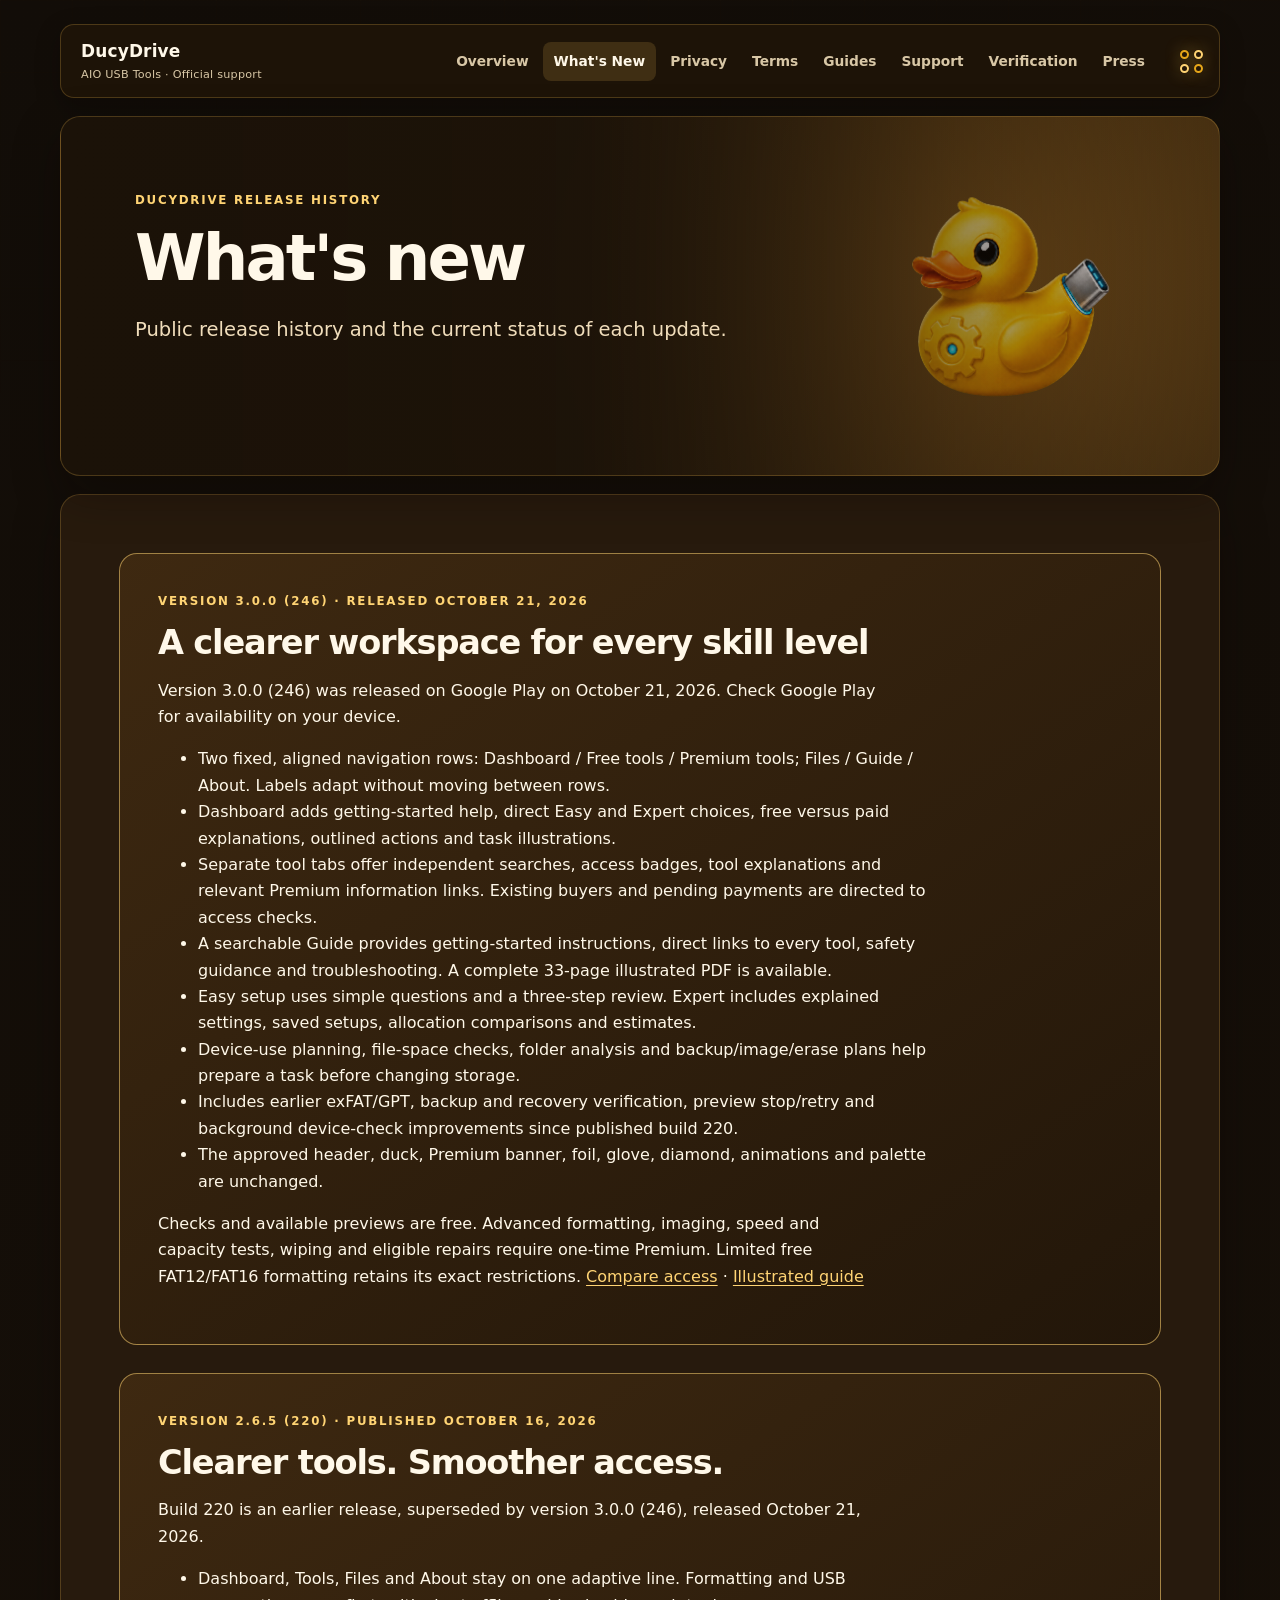
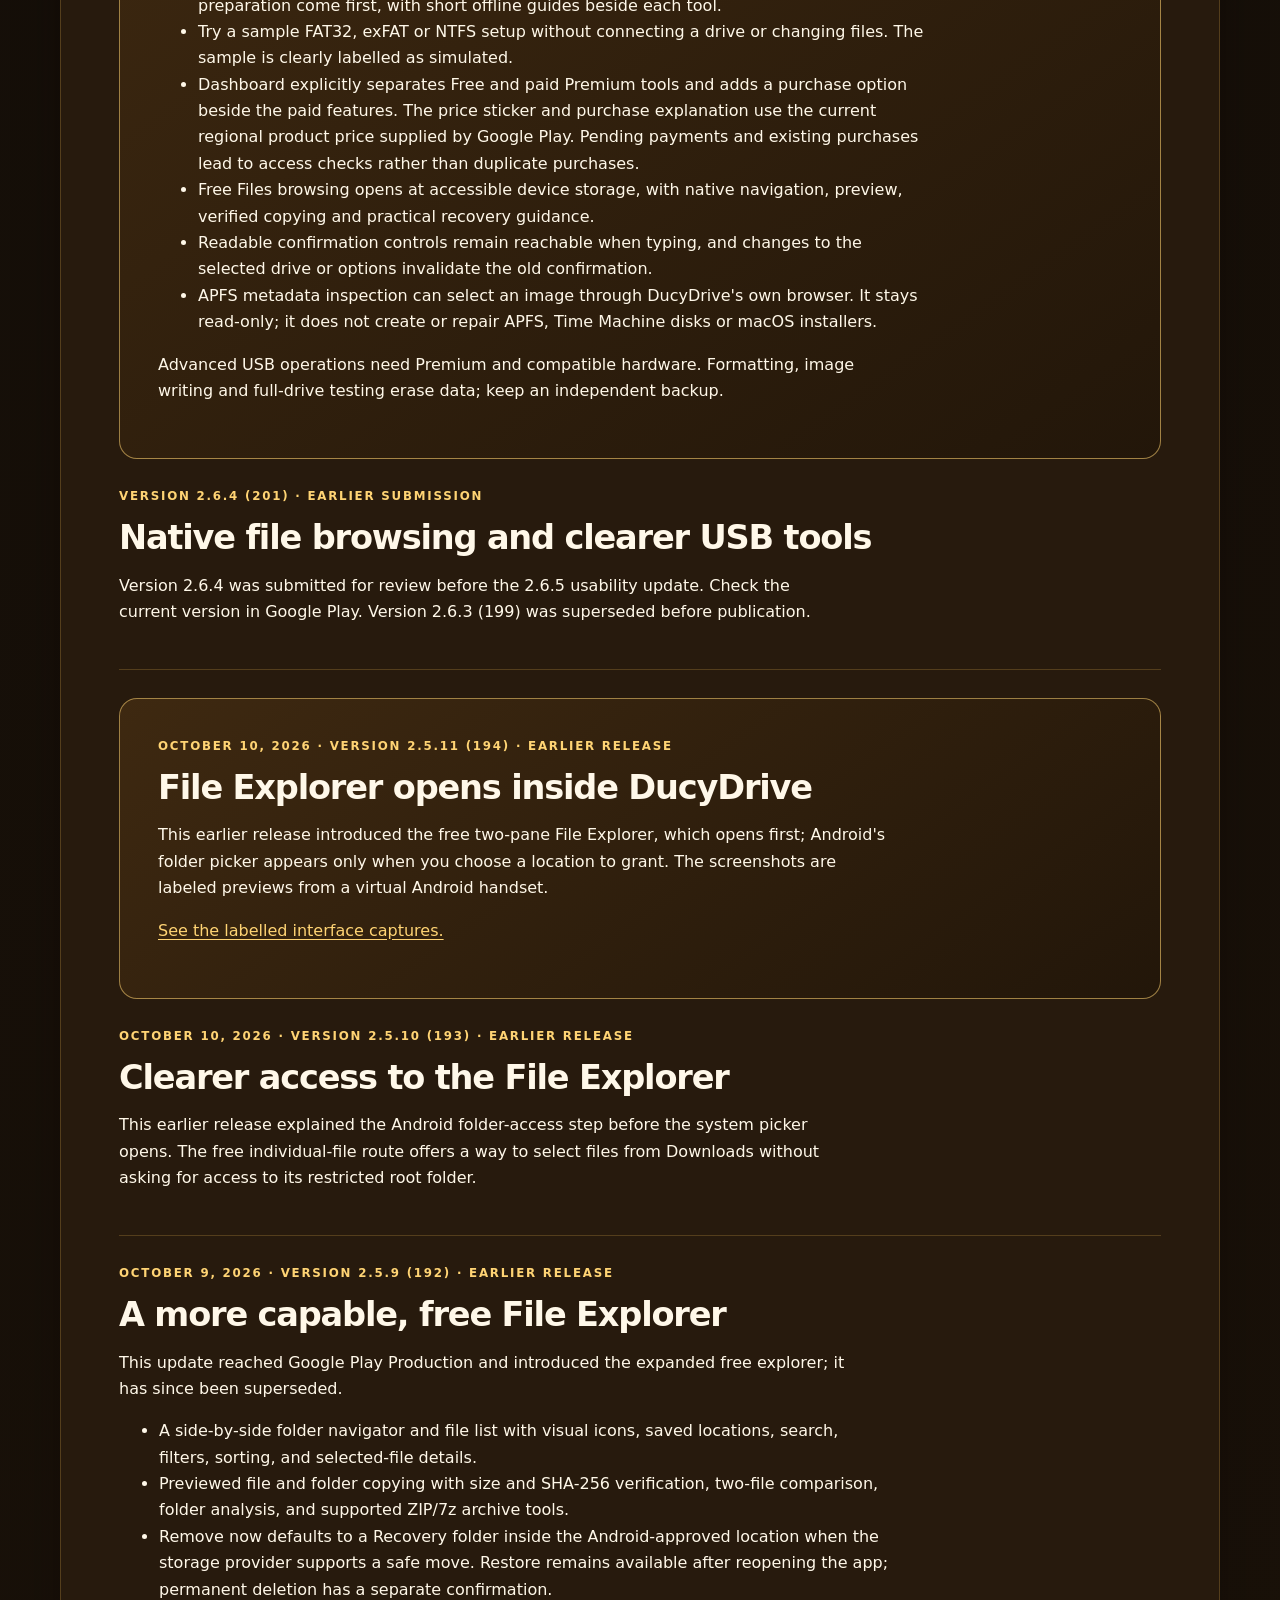
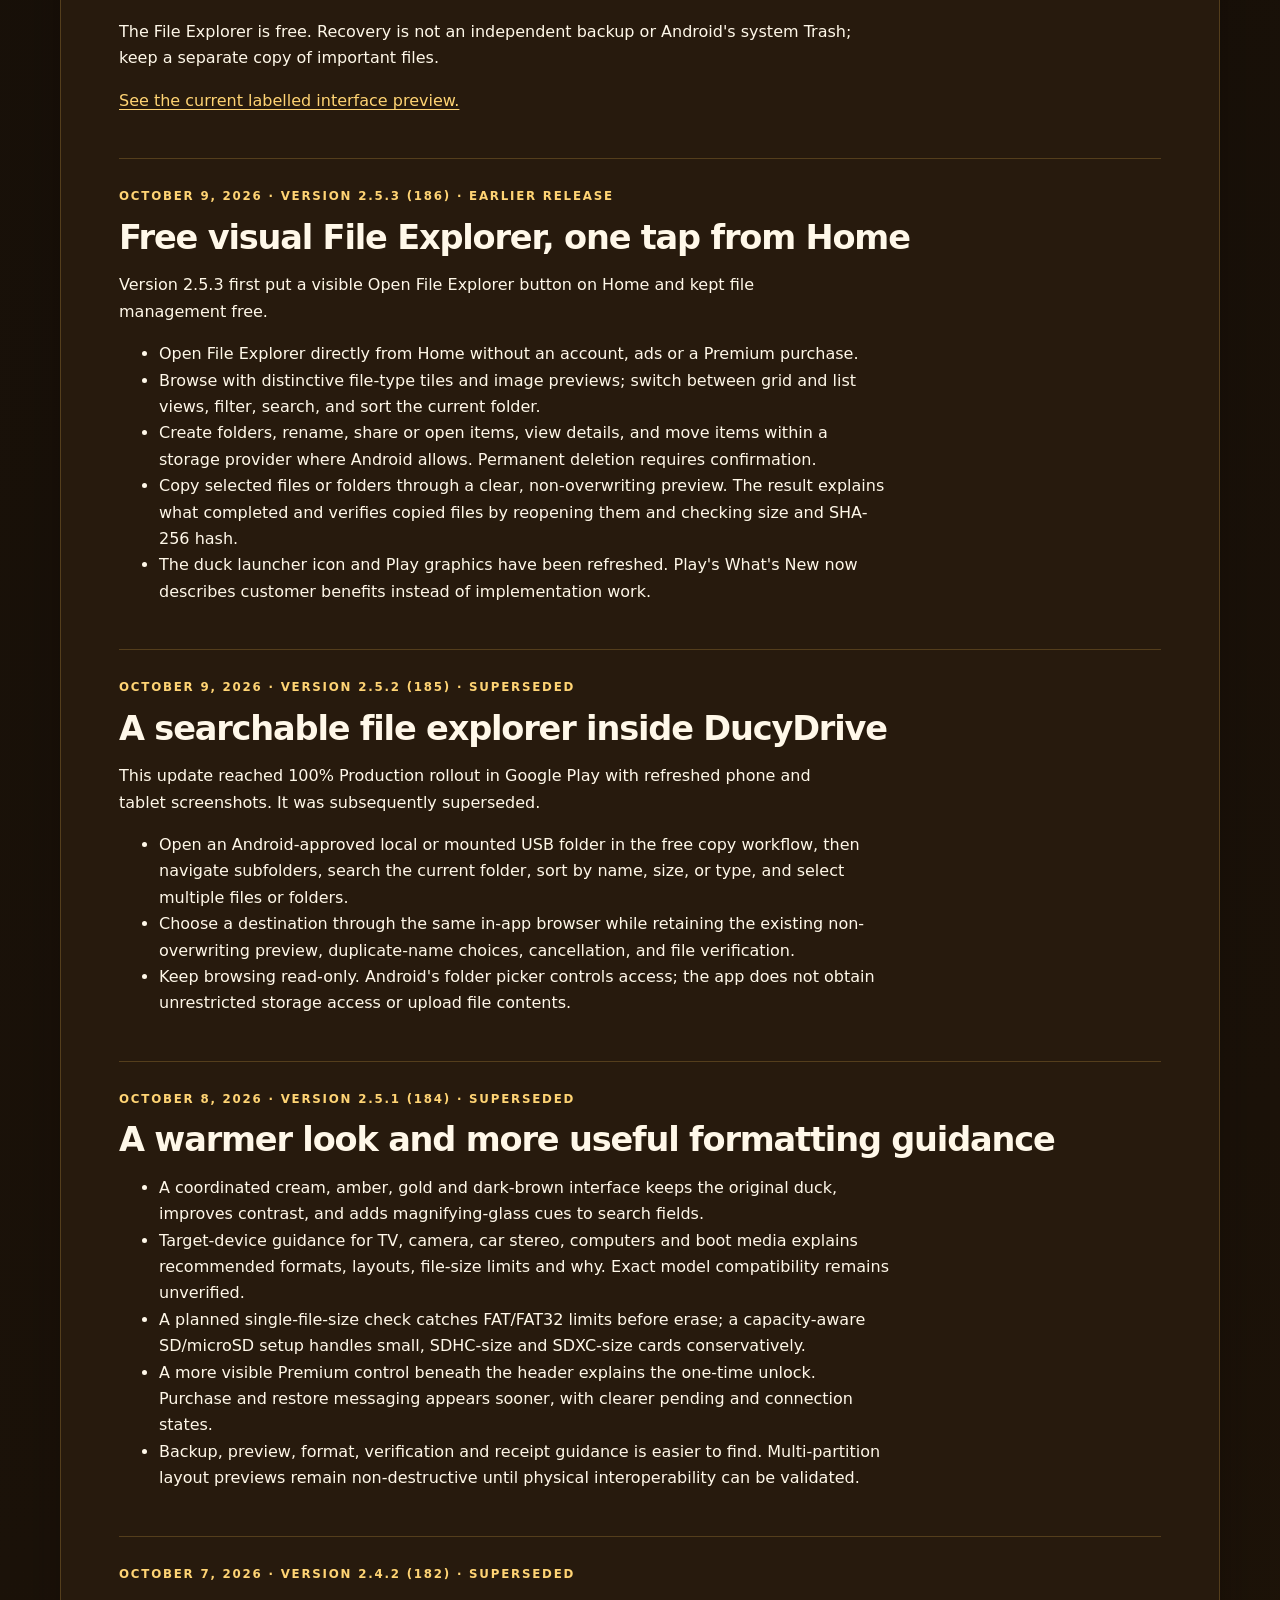
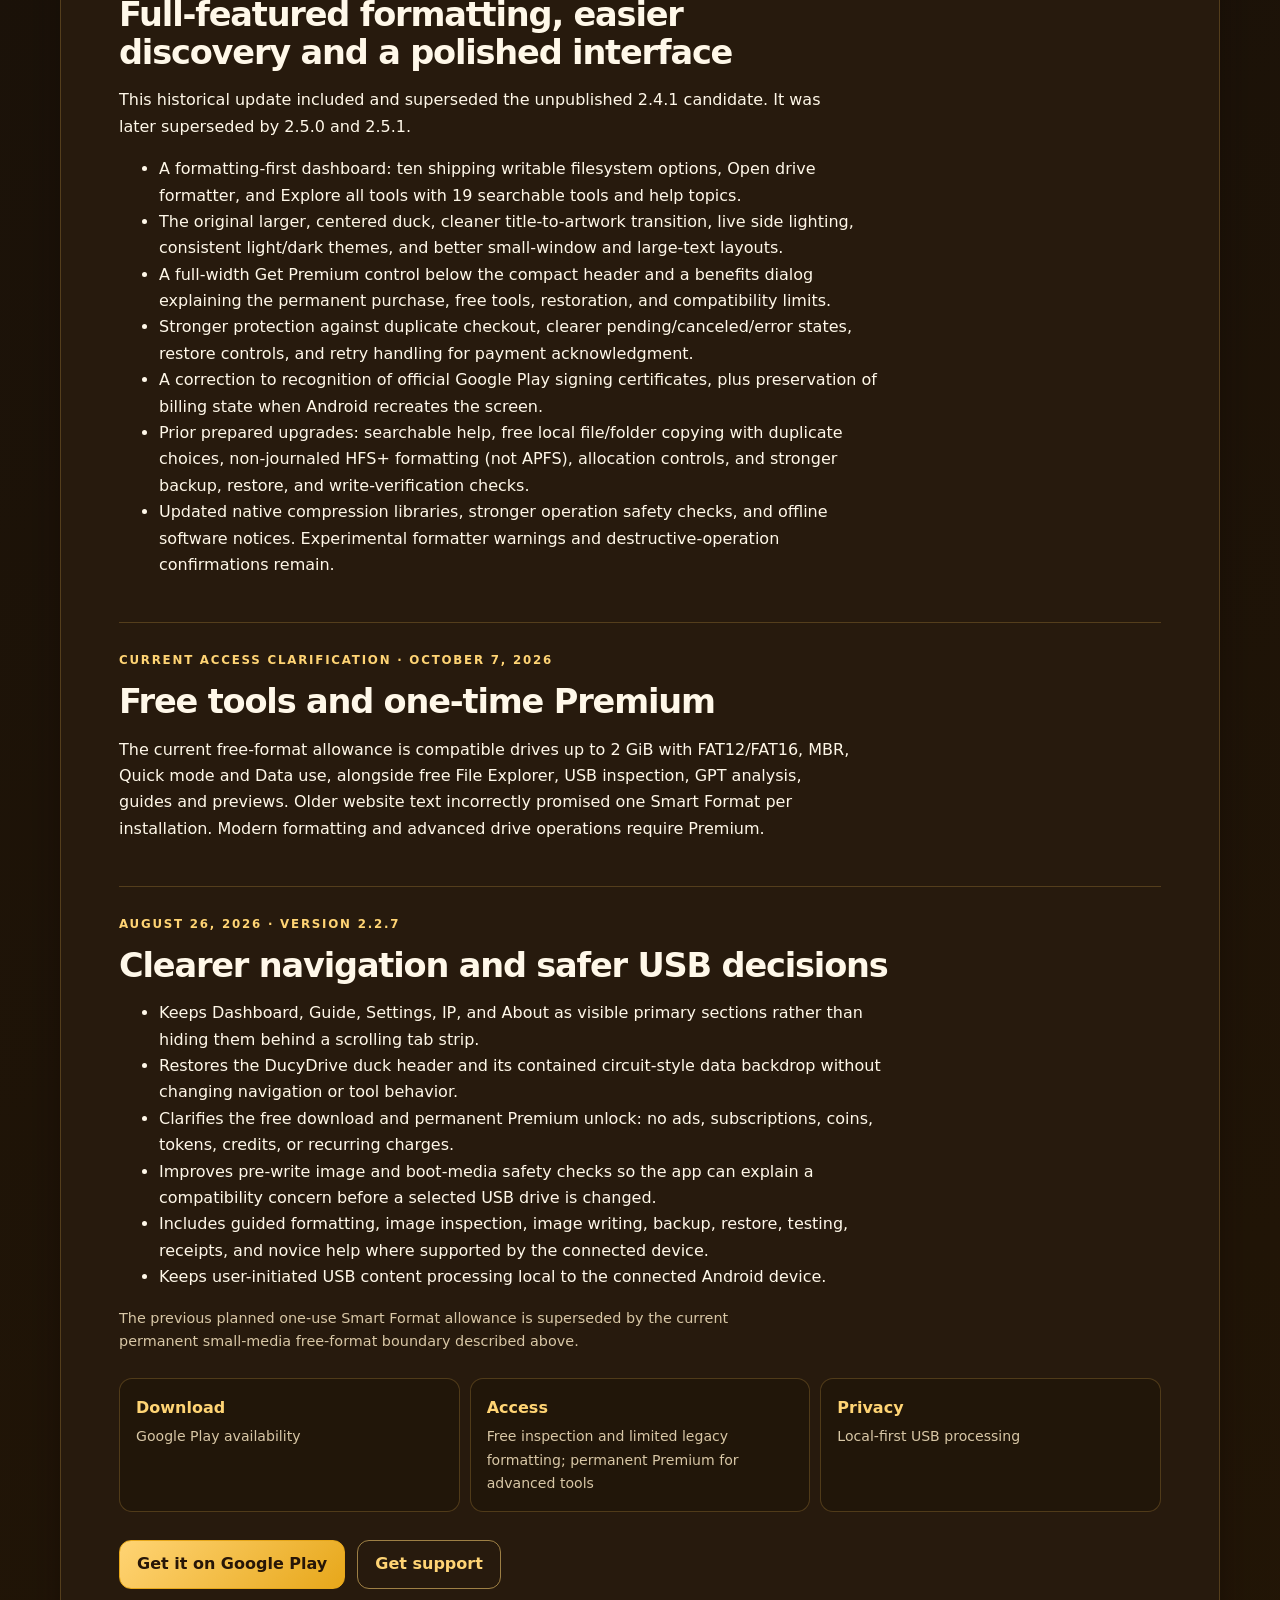
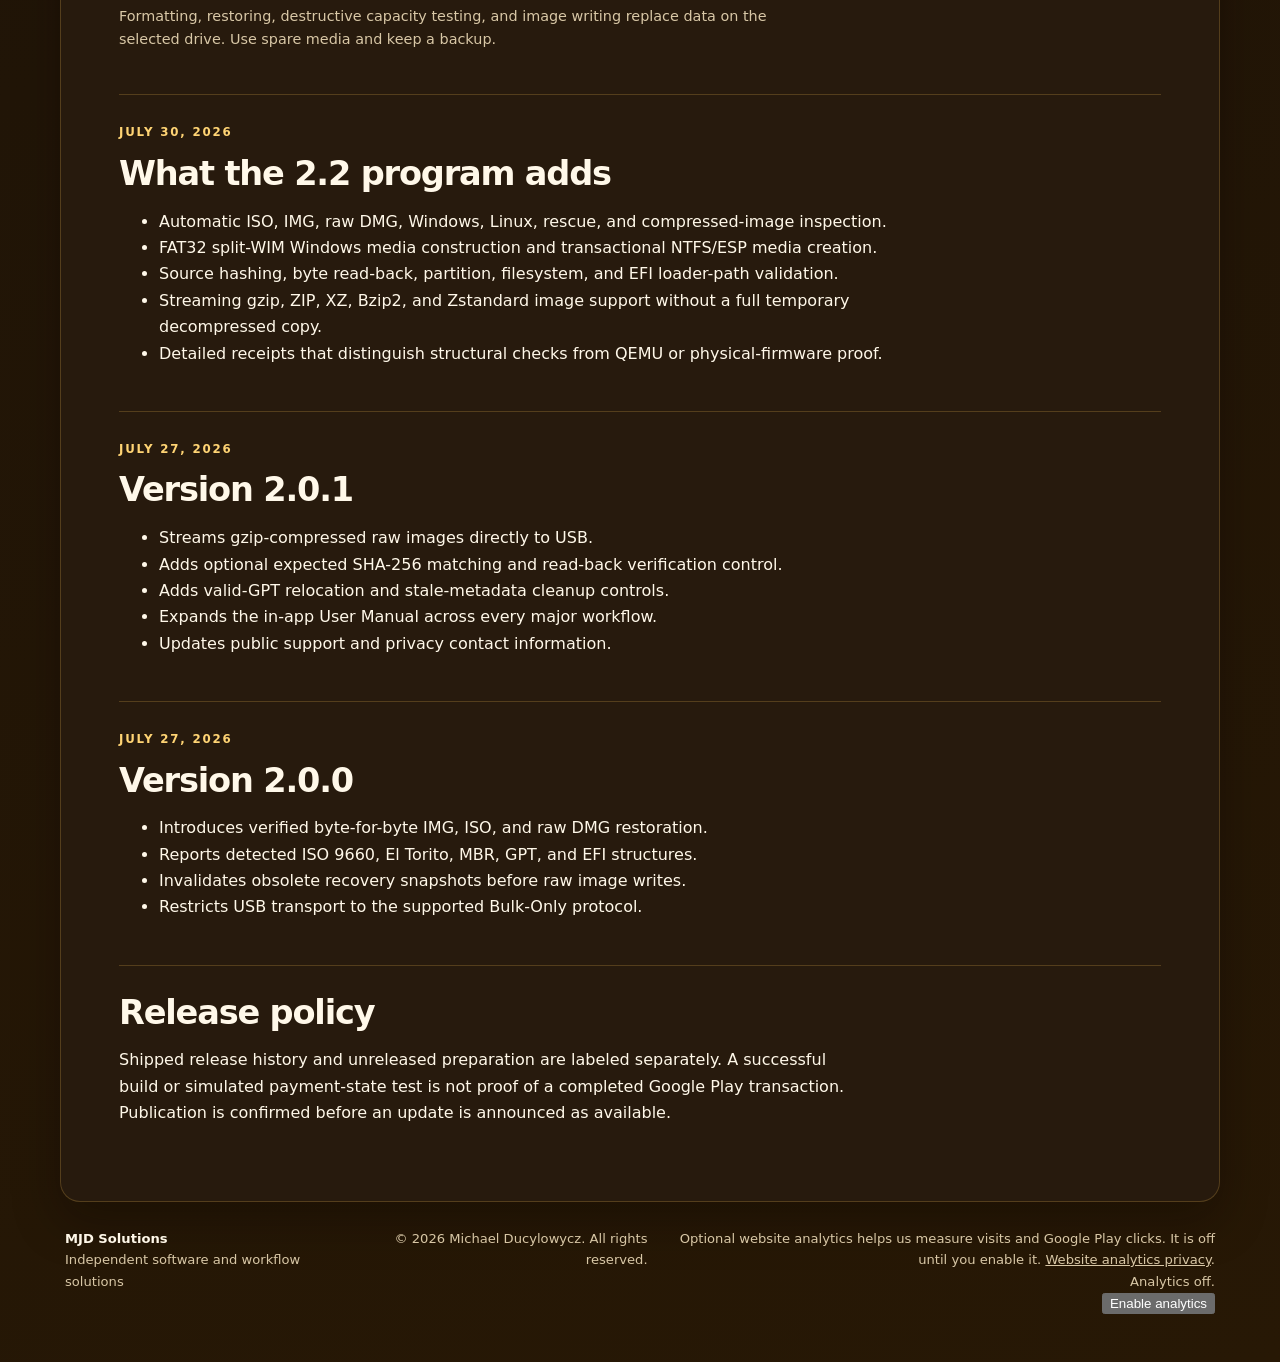
==== commit 5eedf914: "Correct published release status and add optional website analytics Update 3.0.0 release status to O" ====
--- a/changelog.html
+++ b/changelog.html
@@ -7,6 +7,7 @@
   <meta name="description" content="DucyDrive AIO USB Tools feature and release history.">
   <title>What's New — DucyDrive AIO USB Tools</title>
   <link rel="stylesheet" href="styles.css?v=20261009-gold3">
+  <script defer src="analytics.js?v=20261101"></script>
 </head>
 <body>
   <a class="skip-link" href="#main">Skip to content</a>
@@ -28,7 +29,7 @@
         <h1>What's new</h1>
         <p class="lede">Public release history and the current status of each update.</p>
       </section>
-      <div class="content-panel"><section class="content-section release-current" id="release-3-0-0"><p class="eyebrow">Version 3.0.0 (246) · submitted to Google Play · in review</p><h2>A clearer workspace for every skill level</h2><p>Version 3.0.0 (246) was submitted to Google Play on October 20, 2026 and is in review. Version 2.6.5 (220) remains the published release until Google approves and distributes the replacement. Check Play for availability on your device.</p><ul>
+      <div class="content-panel"><section class="content-section release-current" id="release-3-0-0"><p class="eyebrow">Version 3.0.0 (246) · released October 21, 2026</p><h2>A clearer workspace for every skill level</h2><p>Version 3.0.0 (246) was released on Google Play on October 21, 2026. Check Google Play for availability on your device.</p><ul>
 <li>Two fixed, aligned navigation rows: Dashboard / Free tools / Premium tools; Files / Guide / About. Labels adapt without moving between rows.</li>
 <li>Dashboard adds getting-started help, direct Easy and Expert choices, free versus paid explanations, outlined actions and task illustrations.</li>
 <li>Separate tool tabs offer independent searches, access badges, tool explanations and relevant Premium information links. Existing buyers and pending payments are directed to access checks.</li>
@@ -40,7 +41,7 @@
         <section class="content-section release-current" id="release-2-6-5">
           <p class="eyebrow">Version 2.6.5 (220) · published October 16, 2026</p>
           <h2>Clearer tools. Smoother access.</h2>
-          <p>Build 220 is the currently published release. The 3.0.0 replacement is submitted and in review.</p>
+          <p>Build 220 is an earlier release, superseded by version 3.0.0 (246), released October 21, 2026.</p>
           <ul>
             <li>Dashboard, Tools, Files and About stay on one adaptive line. Formatting and USB preparation come first, with short offline guides beside each tool.</li>
             <li>Try a sample FAT32, exFAT or NTFS setup without connecting a drive or changing files. The sample is clearly labelled as simulated.</li>
@@ -148,7 +149,7 @@
             <div><strong>Privacy</strong><span>Local-first USB processing</span></div>
           </div>
           <div class="actions">
-            <a class="button primary" href="https://play.google.com/store/apps/details?id=com.michaelducylowycz.duchydriveaiousbtools&amp;referrer=utm_source%3Dducydrive_support%26utm_medium%3Downed%26utm_campaign%3Dwebsite_changelog">Get it on Google Play</a>
+            <a class="button primary" href="https://play.google.com/store/apps/details?id=com.michaelducylowycz.duchydriveaiousbtools&amp;referrer=utm_source%3Dducydrive_support%26utm_medium%3Downed%26utm_campaign%3Dwebsite_changelog%26utm_content%3Dchangelog_link_1">Get it on Google Play</a>
             <a class="button" href="support.html">Get support</a>
           </div>
           <p class="release-caveat">Formatting, restoring, destructive capacity testing, and image writing replace data on the selected drive. Use spare media and keep a backup.</p>
@@ -188,7 +189,7 @@
         </section>
       </div>
     </main>
-    <footer><div><strong>MJD Solutions</strong><span>Independent software and workflow solutions</span></div><p>© 2026 Michael Ducylowycz. All rights reserved.</p></footer>
+    <footer><div><strong>MJD Solutions</strong><span>Independent software and workflow solutions</span></div><p>© 2026 Michael Ducylowycz. All rights reserved.</p><section aria-label="Website analytics preferences"><p>Optional website analytics helps us measure visits and Google Play clicks. It is off until you enable it. <a href="privacy.html#website-analytics">Website analytics privacy</a>. <span id="analytics-status" role="status">Analytics off.</span> <button type="button" id="analytics-enable">Enable analytics</button> <button type="button" id="analytics-disable" hidden>Disable analytics</button></p></section></footer>
   </div>
 </body>
 </html>
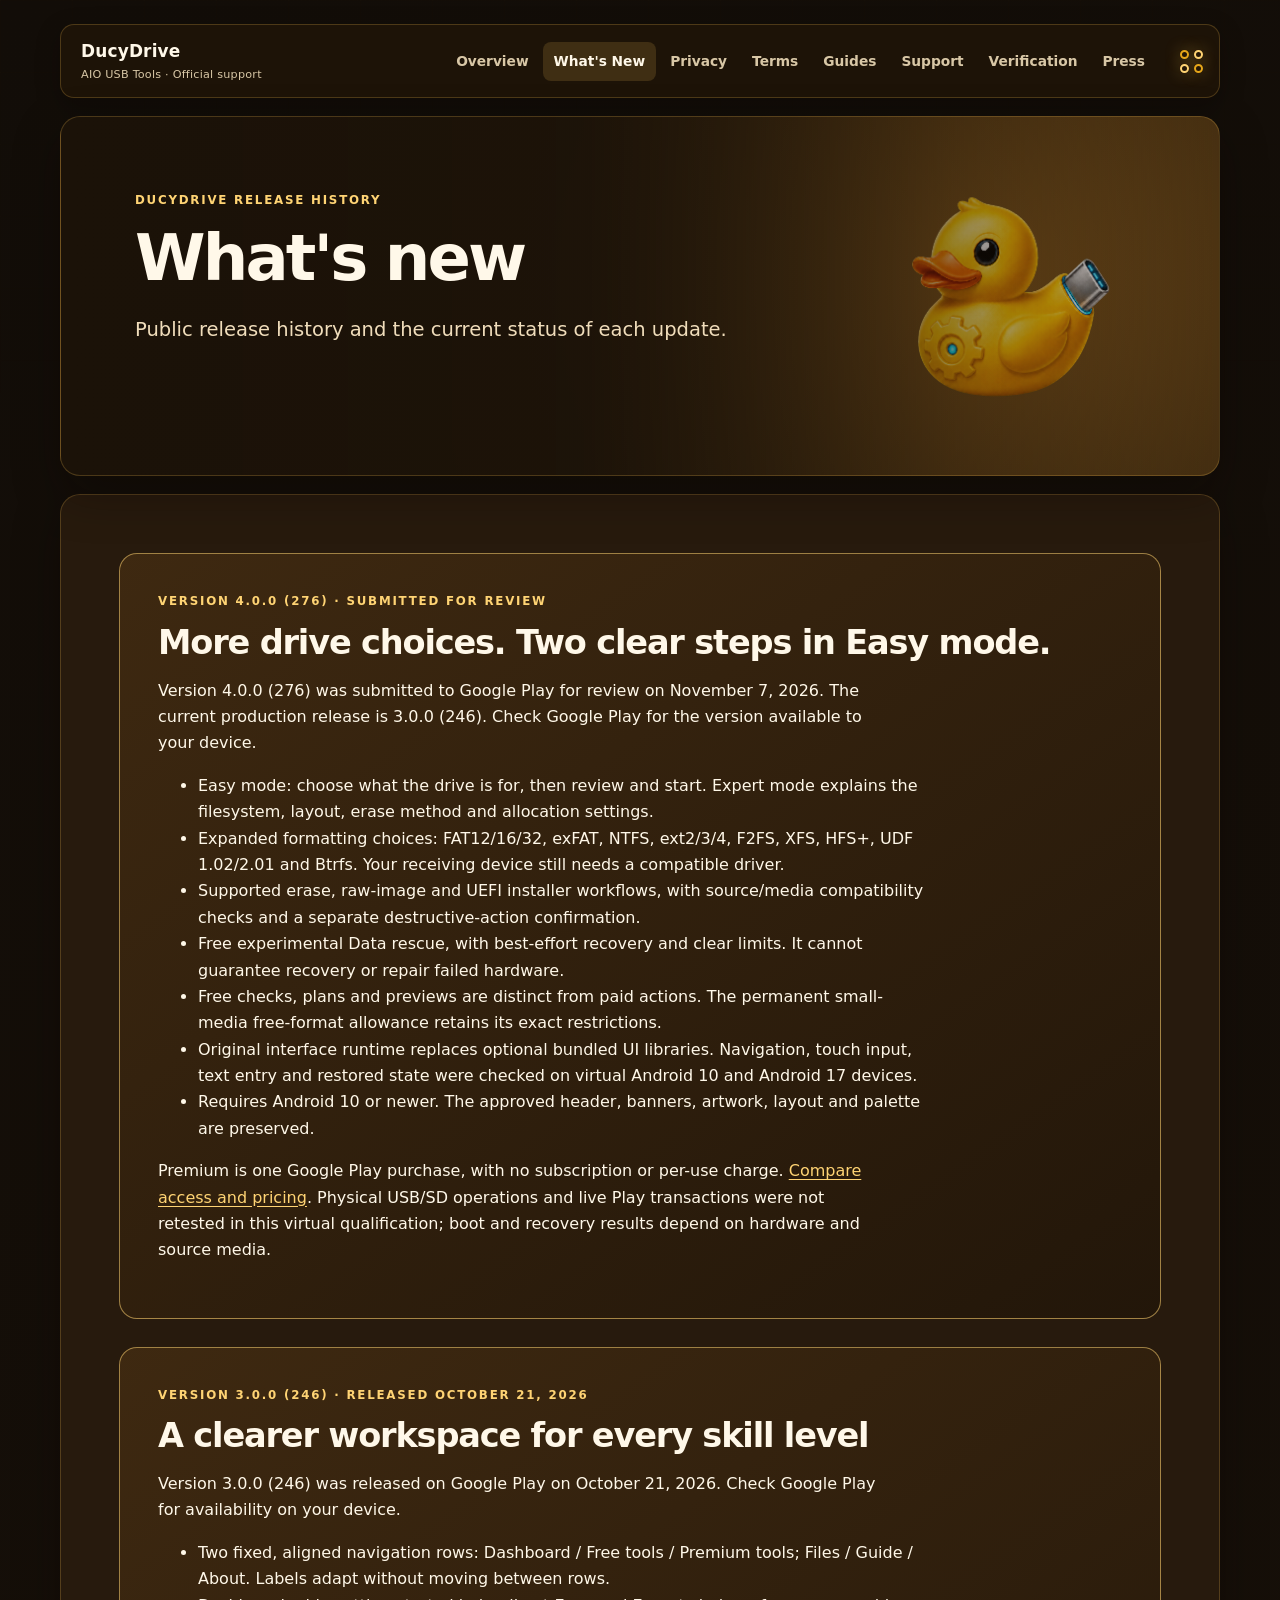
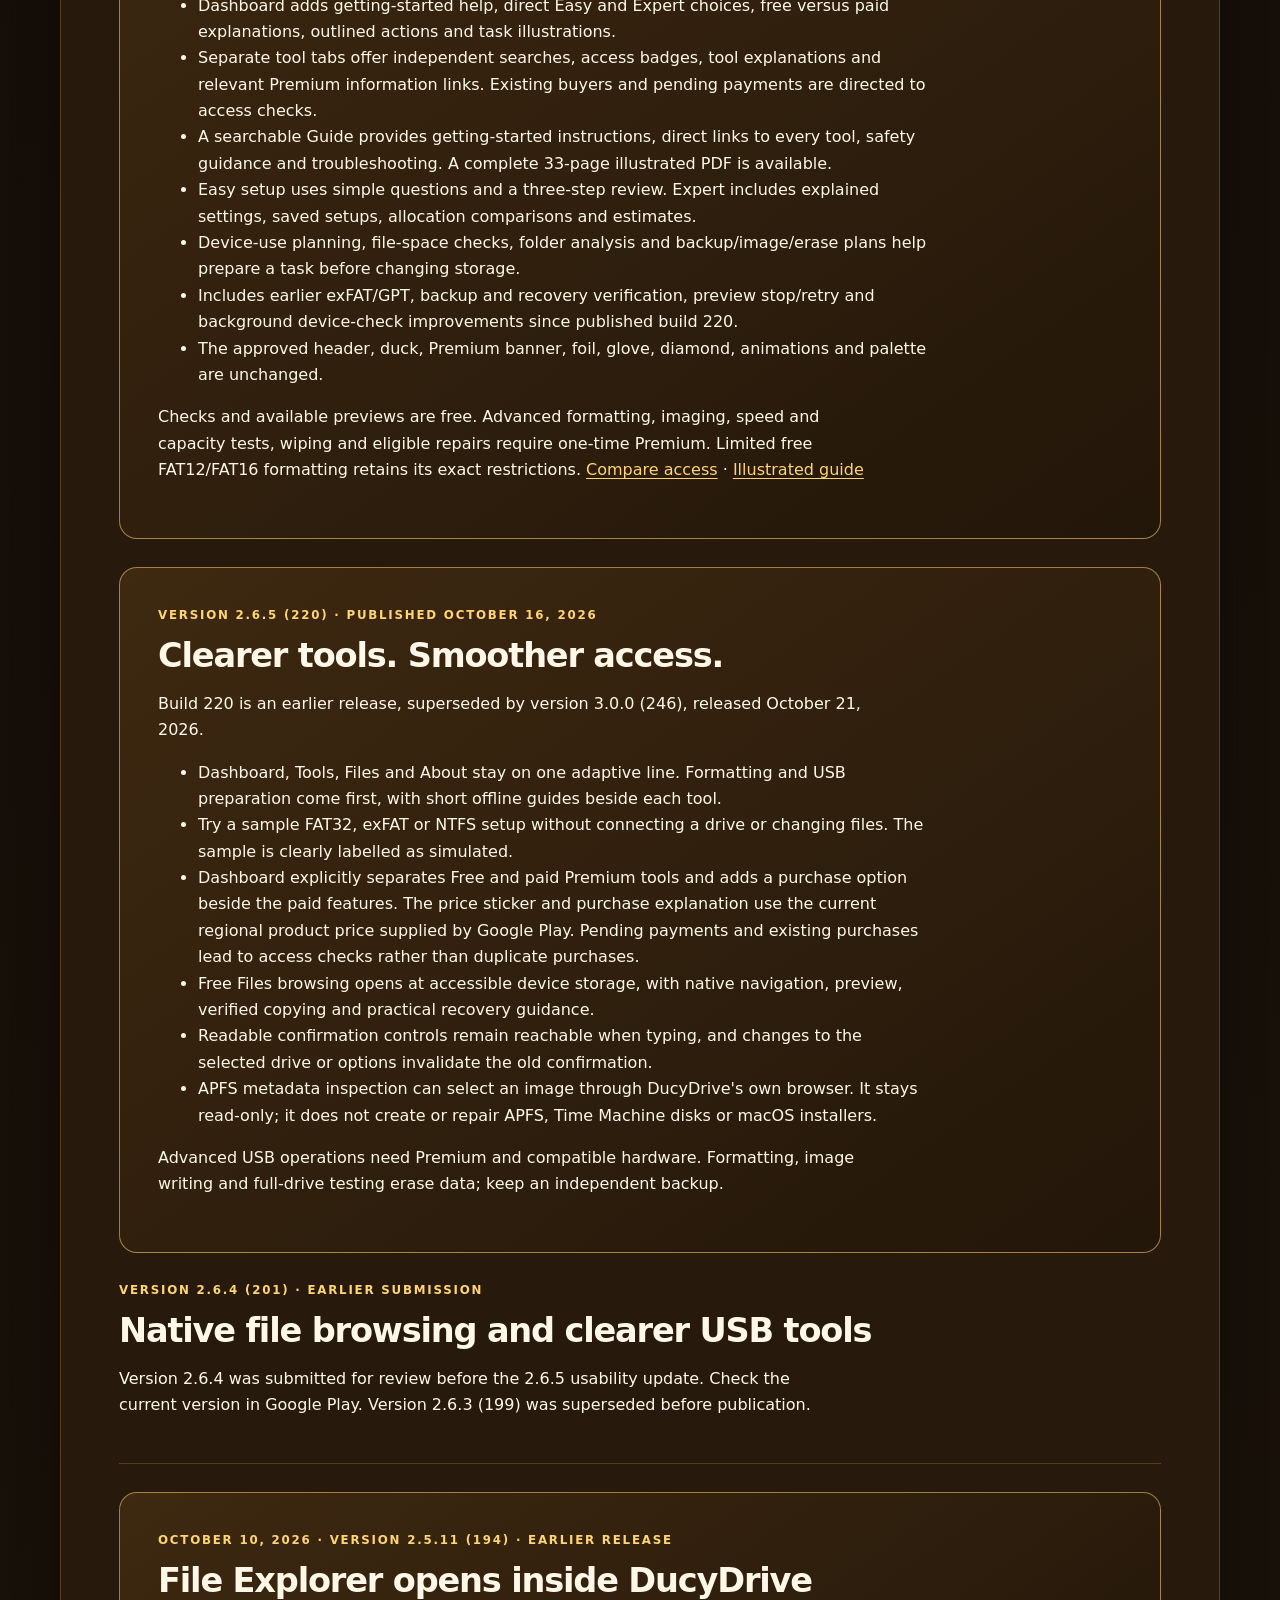
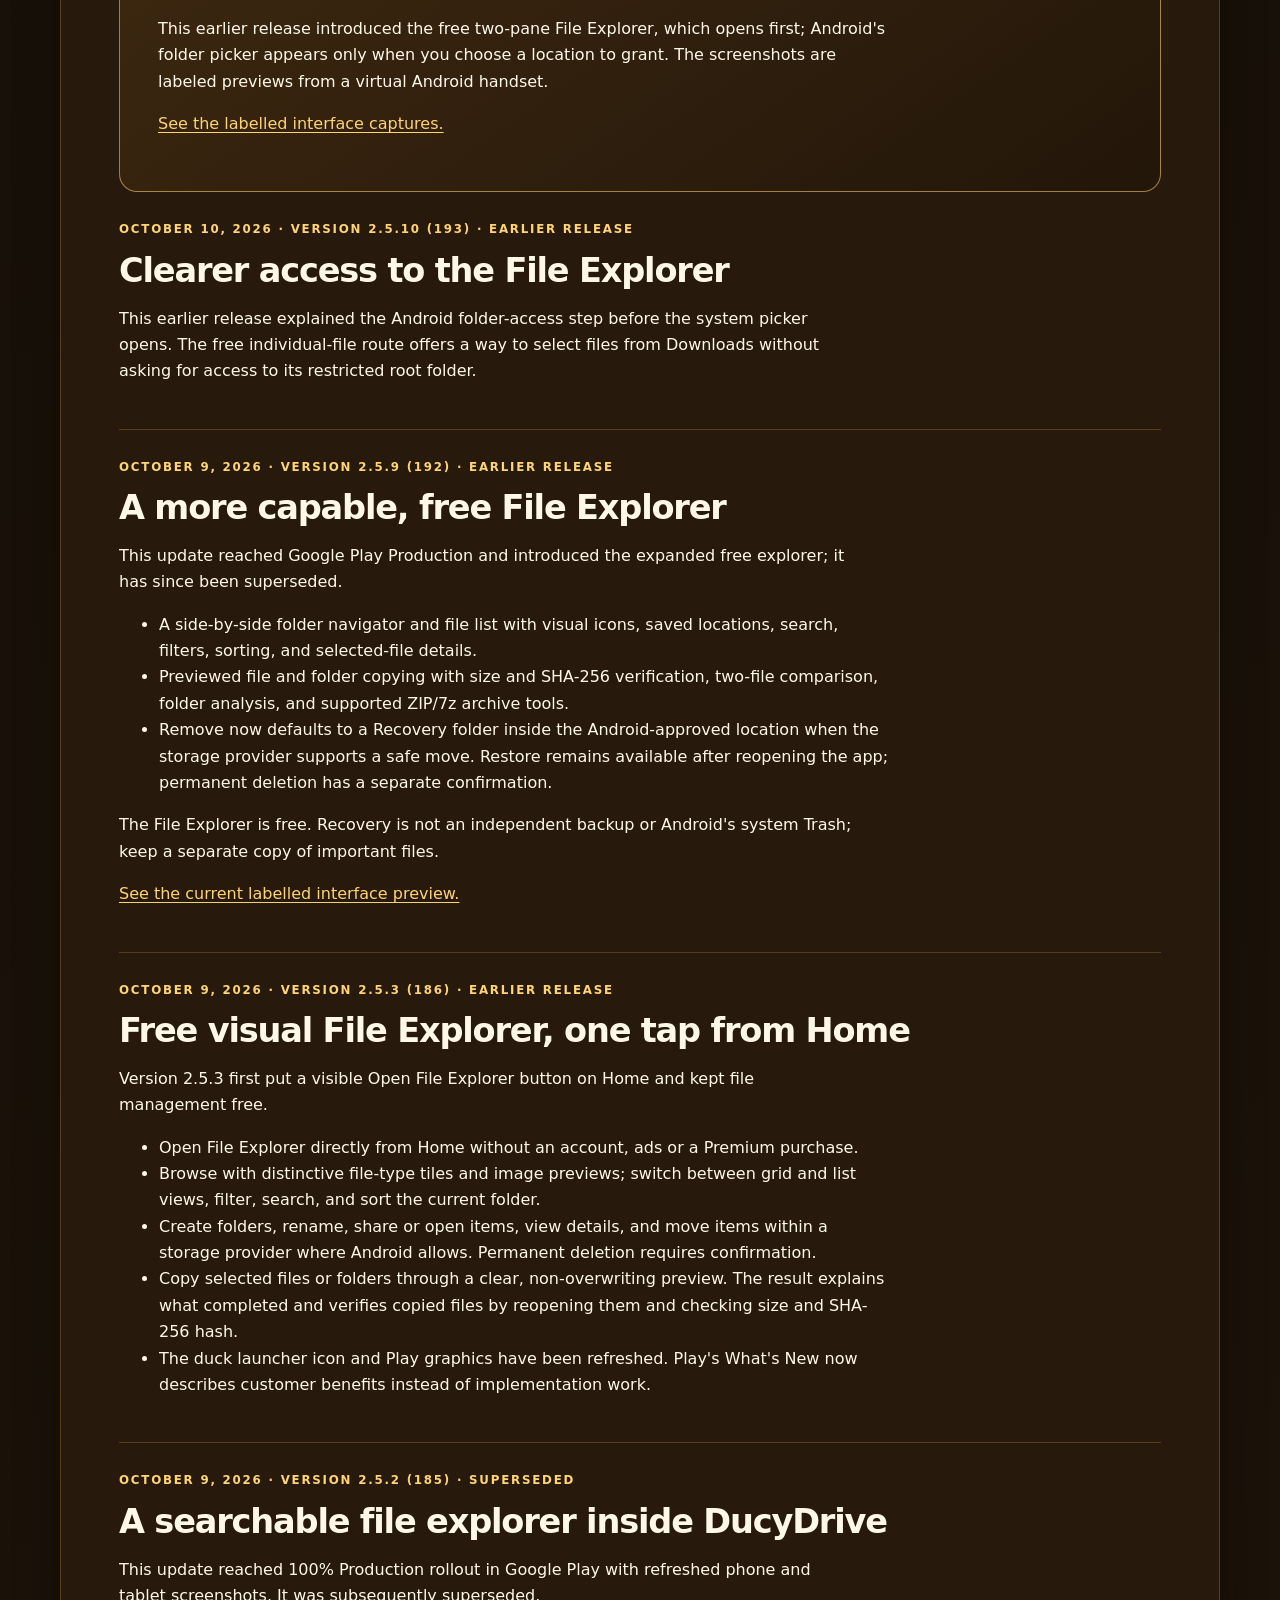
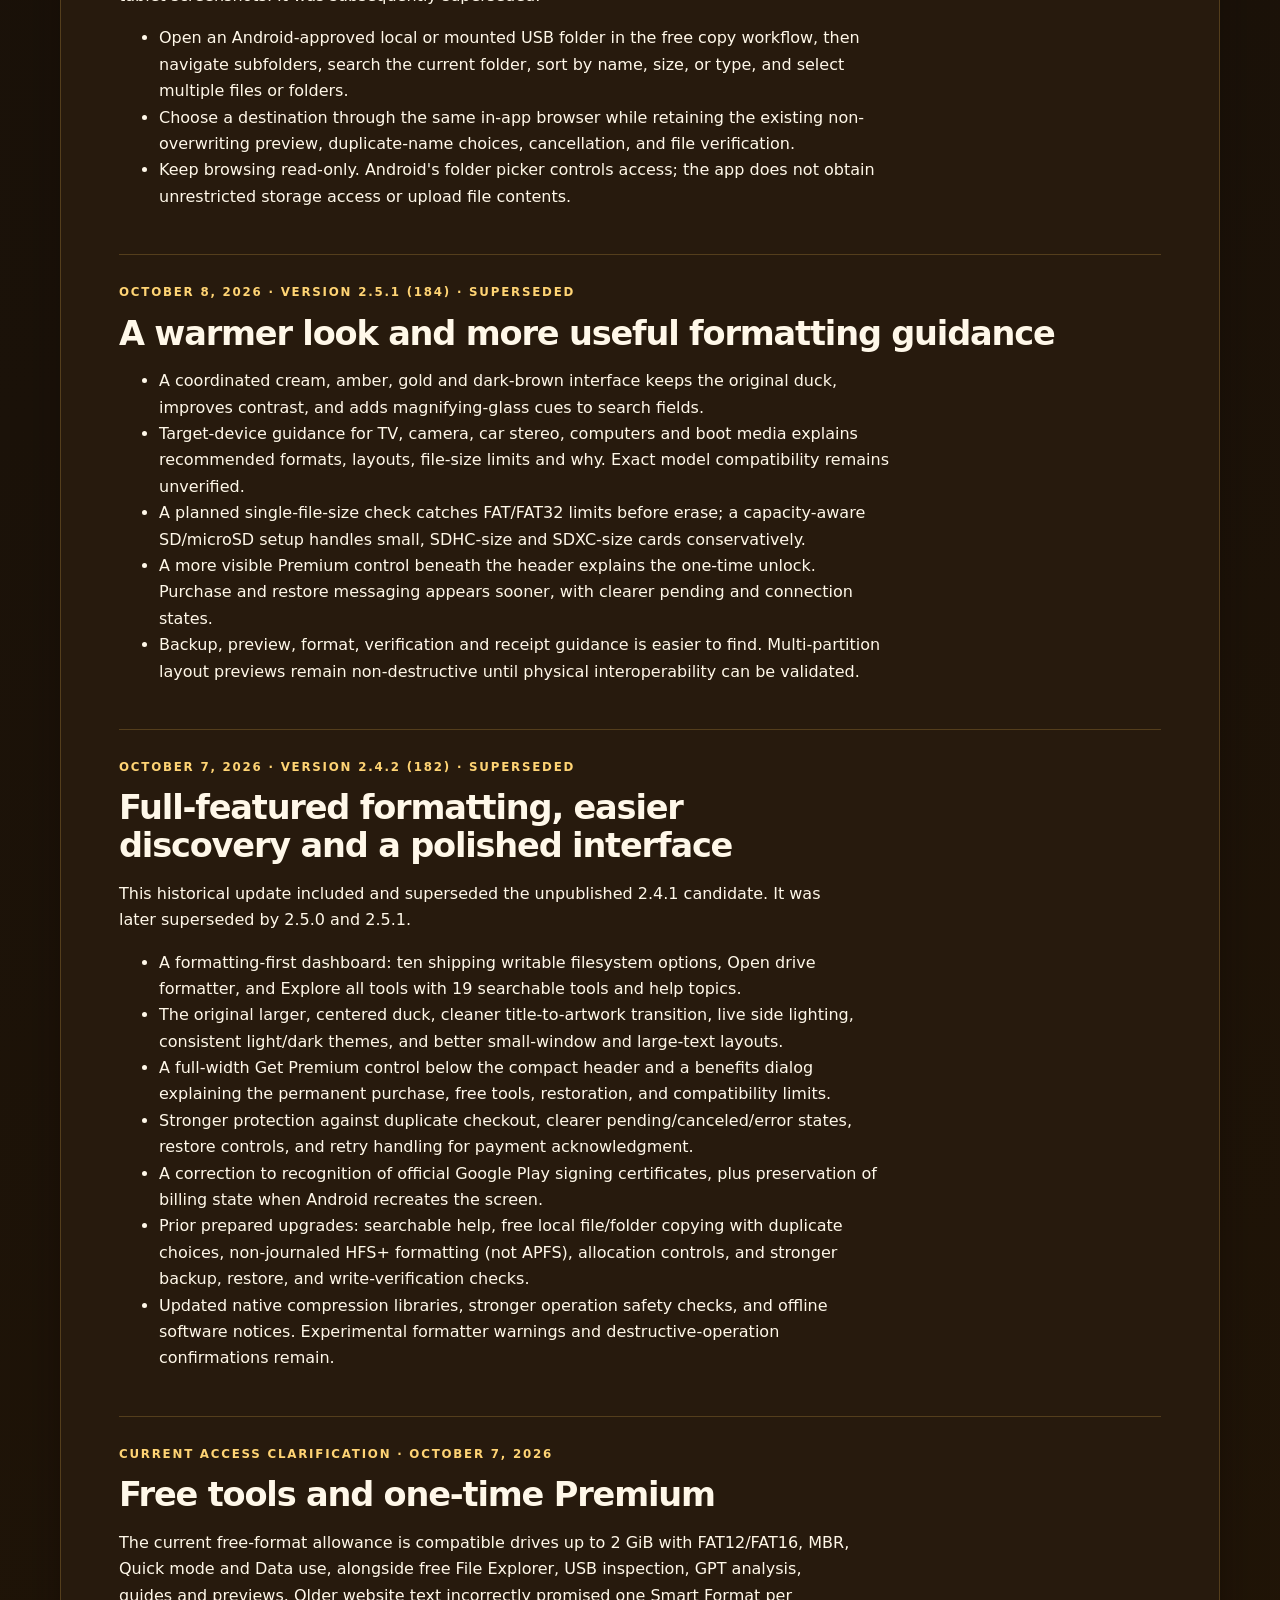
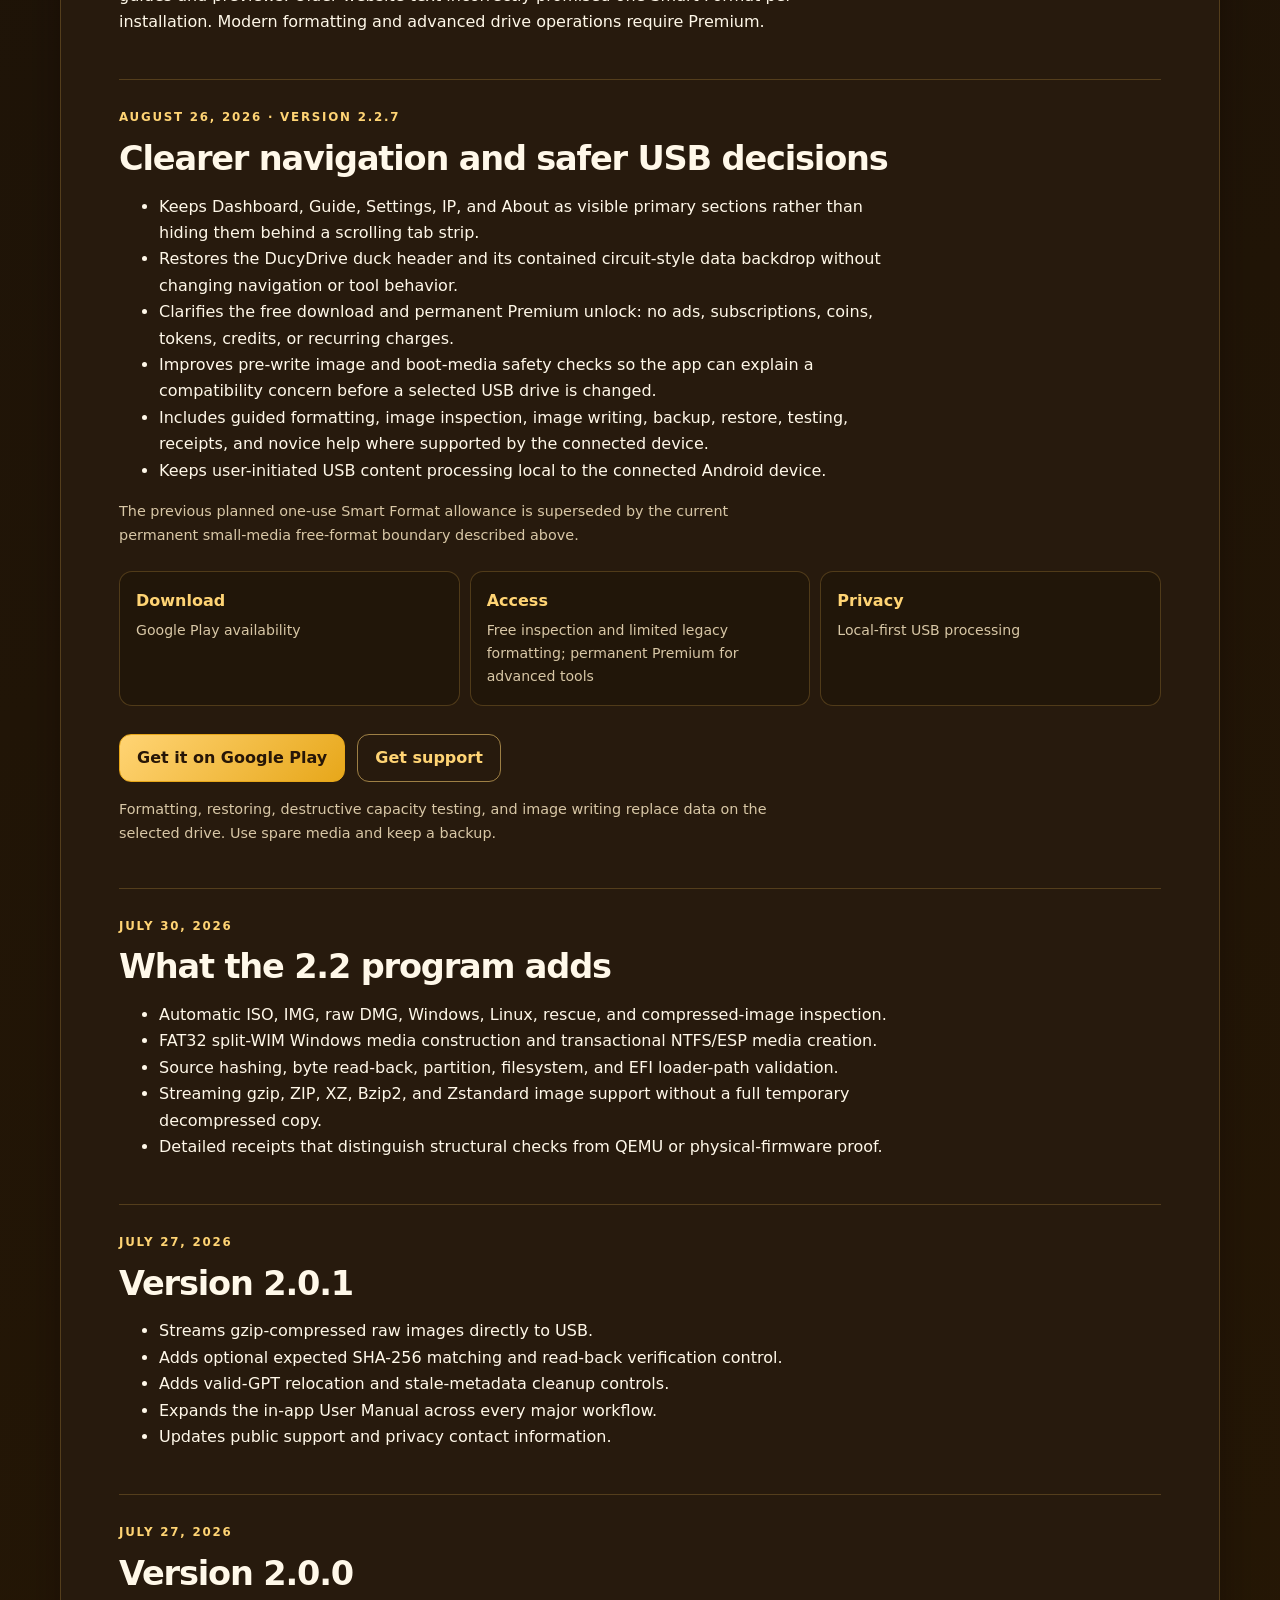
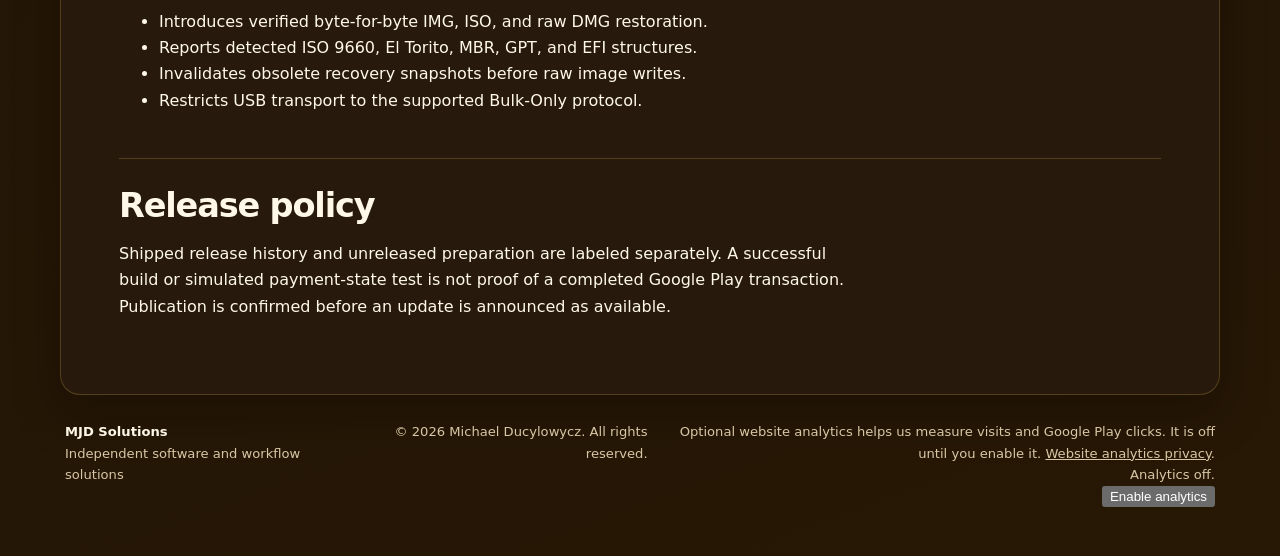
==== commit 527f9150: "Update DucyDrive 4.0 release, pricing and Free/Premium information 4.0.0/276 submitted for Play revi" ====
--- a/changelog.html
+++ b/changelog.html
@@ -1,195 +1,195 @@
-<!doctype html>
-<html lang="en">
-<head>
-  <meta charset="utf-8">
-  <meta name="viewport" content="width=device-width, initial-scale=1">
-  <meta name="theme-color" content="#211608">
-  <meta name="description" content="DucyDrive AIO USB Tools feature and release history.">
-  <title>What's New — DucyDrive AIO USB Tools</title>
-  <link rel="stylesheet" href="styles.css?v=20261009-gold3">
-  <script defer src="analytics.js?v=20261101"></script>
-</head>
-<body>
-  <a class="skip-link" href="#main">Skip to content</a>
-  <div class="site-shell">
-    <header class="site-header">
-      <a class="wordmark" href="index.html" aria-label="DucyDrive home">
-        <span><strong>DucyDrive</strong><small>AIO USB Tools · Official support</small></span>
-      </a>
-      <nav aria-label="Primary navigation">
-        <a href="index.html">Overview</a><a aria-current="page" href="changelog.html">What's New</a>
-        <a href="privacy.html">Privacy</a><a href="terms.html">Terms</a>
-        <a href="guides.html">Guides</a><a href="support.html">Support</a><a href="foreground-service-verification.html">Verification</a><a href="press.html">Press</a>
-      </nav>
-      <span class="header-accent" aria-hidden="true"><i></i><i></i><i></i><i></i></span>
-    </header>
-    <main id="main">
-      <section class="page-hero">
-        <p class="eyebrow">DucyDrive release history</p>
-        <h1>What's new</h1>
-        <p class="lede">Public release history and the current status of each update.</p>
-      </section>
-      <div class="content-panel"><section class="content-section release-current" id="release-3-0-0"><p class="eyebrow">Version 3.0.0 (246) · released October 21, 2026</p><h2>A clearer workspace for every skill level</h2><p>Version 3.0.0 (246) was released on Google Play on October 21, 2026. Check Google Play for availability on your device.</p><ul>
-<li>Two fixed, aligned navigation rows: Dashboard / Free tools / Premium tools; Files / Guide / About. Labels adapt without moving between rows.</li>
-<li>Dashboard adds getting-started help, direct Easy and Expert choices, free versus paid explanations, outlined actions and task illustrations.</li>
-<li>Separate tool tabs offer independent searches, access badges, tool explanations and relevant Premium information links. Existing buyers and pending payments are directed to access checks.</li>
-<li>A searchable Guide provides getting-started instructions, direct links to every tool, safety guidance and troubleshooting. A complete 33-page illustrated PDF is available.</li>
-<li>Easy setup uses simple questions and a three-step review. Expert includes explained settings, saved setups, allocation comparisons and estimates.</li>
-<li>Device-use planning, file-space checks, folder analysis and backup/image/erase plans help prepare a task before changing storage.</li>
-<li>Includes earlier exFAT/GPT, backup and recovery verification, preview stop/retry and background device-check improvements since published build 220.</li>
-<li>The approved header, duck, Premium banner, foil, glove, diamond, animations and palette are unchanged.</li></ul><p>Checks and available previews are free. Advanced formatting, imaging, speed and capacity tests, wiping and eligible repairs require one-time Premium. Limited free FAT12/FAT16 formatting retains its exact restrictions. <a href="index.html#purchase">Compare access</a> · <a href="assets/release-3.0.0/DucyDrive-Illustrated-User-Guide-3.0.0.pdf">Illustrated guide</a></p></section>
-        <section class="content-section release-current" id="release-2-6-5">
-          <p class="eyebrow">Version 2.6.5 (220) · published October 16, 2026</p>
-          <h2>Clearer tools. Smoother access.</h2>
-          <p>Build 220 is an earlier release, superseded by version 3.0.0 (246), released October 21, 2026.</p>
-          <ul>
-            <li>Dashboard, Tools, Files and About stay on one adaptive line. Formatting and USB preparation come first, with short offline guides beside each tool.</li>
-            <li>Try a sample FAT32, exFAT or NTFS setup without connecting a drive or changing files. The sample is clearly labelled as simulated.</li>
-            <li>Dashboard explicitly separates Free and paid Premium tools and adds a purchase option beside the paid features. The price sticker and purchase explanation use the current regional product price supplied by Google Play. Pending payments and existing purchases lead to access checks rather than duplicate purchases.</li>
-            <li>Free Files browsing opens at accessible device storage, with native navigation, preview, verified copying and practical recovery guidance.</li>
-            <li>Readable confirmation controls remain reachable when typing, and changes to the selected drive or options invalidate the old confirmation.</li>
-            <li>APFS metadata inspection can select an image through DucyDrive's own browser. It stays read-only; it does not create or repair APFS, Time Machine disks or macOS installers.</li>
-          </ul>
-          <p>Advanced USB operations need Premium and compatible hardware. Formatting, image writing and full-drive testing erase data; keep an independent backup. </p>
-        </section>
-        <section class="content-section"><p class="eyebrow">Version 2.6.4 (201) · EARLIER SUBMISSION</p><h2>Native file browsing and clearer USB tools</h2><p>Version 2.6.4 was submitted for review before the 2.6.5 usability update. Check the current version in Google Play. Version 2.6.3 (199) was superseded before publication.</p></section>
-        <section class="content-section release-current">
-          <p class="eyebrow">October 10, 2026 · Version 2.5.11 (194) · EARLIER RELEASE</p>
-          <h2>File Explorer opens inside DucyDrive</h2>
-          <p>This earlier release introduced the free two-pane File Explorer, which opens first; Android's folder picker appears only when you choose a location to grant. The screenshots are labeled previews from a virtual Android handset.</p>
-          <p><a href="index.html#screenshots">See the labelled interface captures.</a></p>
-        </section>
-        <section class="content-section">
-          <p class="eyebrow">October 10, 2026 · Version 2.5.10 (193) · EARLIER RELEASE</p>
-          <h2>Clearer access to the File Explorer</h2>
-          <p>This earlier release explained the Android folder-access step before the system picker opens. The free individual-file route offers a way to select files from Downloads without asking for access to its restricted root folder.</p>
-        </section>
-        <section class="content-section">
-          <p class="eyebrow">October 9, 2026 · Version 2.5.9 (192) · EARLIER RELEASE</p>
-          <h2>A more capable, free File Explorer</h2>
-          <p>This update reached Google Play Production and introduced the expanded free explorer; it has since been superseded.</p>
-          <ul>
-            <li>A side-by-side folder navigator and file list with visual icons, saved locations, search, filters, sorting, and selected-file details.</li>
-            <li>Previewed file and folder copying with size and SHA-256 verification, two-file comparison, folder analysis, and supported ZIP/7z archive tools.</li>
-            <li>Remove now defaults to a Recovery folder inside the Android-approved location when the storage provider supports a safe move. Restore remains available after reopening the app; permanent deletion has a separate confirmation.</li>
-          </ul>
-          <p>The File Explorer is free. Recovery is not an independent backup or Android's system Trash; keep a separate copy of important files.</p>
-          <p><a href="index.html#screenshots">See the current labelled interface preview.</a></p>
-        </section>
-        <section class="content-section">
-          <p class="eyebrow">October 9, 2026 · Version 2.5.3 (186) · EARLIER RELEASE</p>
-          <h2>Free visual File Explorer, one tap from Home</h2>
-          <p>Version 2.5.3 first put a visible Open File Explorer button on Home and kept file management free.</p>
-          <ul>
-            <li>Open File Explorer directly from Home without an account, ads or a Premium purchase.</li>
-            <li>Browse with distinctive file-type tiles and image previews; switch between grid and list views, filter, search, and sort the current folder.</li>
-            <li>Create folders, rename, share or open items, view details, and move items within a storage provider where Android allows. Permanent deletion requires confirmation.</li>
-            <li>Copy selected files or folders through a clear, non-overwriting preview. The result explains what completed and verifies copied files by reopening them and checking size and SHA-256 hash.</li>
-            <li>The duck launcher icon and Play graphics have been refreshed. Play's What's New now describes customer benefits instead of implementation work.</li>
-          </ul>
-
-        </section>
-        <section class="content-section">
-          <p class="eyebrow">October 9, 2026 · Version 2.5.2 (185) · SUPERSEDED</p>
-          <h2>A searchable file explorer inside DucyDrive</h2>
-          <p>This update reached 100% Production rollout in Google Play with refreshed phone and tablet screenshots. It was subsequently superseded.</p>
-          <ul>
-            <li>Open an Android-approved local or mounted USB folder in the free copy workflow, then navigate subfolders, search the current folder, sort by name, size, or type, and select multiple files or folders.</li>
-            <li>Choose a destination through the same in-app browser while retaining the existing non-overwriting preview, duplicate-name choices, cancellation, and file verification.</li>
-            <li>Keep browsing read-only. Android's folder picker controls access; the app does not obtain unrestricted storage access or upload file contents.</li>
-          </ul>
-
-        </section>
-        <section class="content-section">
-          <p class="eyebrow">October 8, 2026 · Version 2.5.1 (184) · SUPERSEDED</p>
-          <h2>A warmer look and more useful formatting guidance</h2>
-          <ul>
-            <li>A coordinated cream, amber, gold and dark-brown interface keeps the original duck, improves contrast, and adds magnifying-glass cues to search fields.</li>
-            <li>Target-device guidance for TV, camera, car stereo, computers and boot media explains recommended formats, layouts, file-size limits and why. Exact model compatibility remains unverified.</li>
-            <li>A planned single-file-size check catches FAT/FAT32 limits before erase; a capacity-aware SD/microSD setup handles small, SDHC-size and SDXC-size cards conservatively.</li>
-            <li>A more visible Premium control beneath the header explains the one-time unlock. Purchase and restore messaging appears sooner, with clearer pending and connection states.</li>
-            <li>Backup, preview, format, verification and receipt guidance is easier to find. Multi-partition layout previews remain non-destructive until physical interoperability can be validated.</li>
-          </ul>
-
-        </section>
-        <section class="content-section">
-          <p class="eyebrow">October 7, 2026 · Version 2.4.2 (182) · SUPERSEDED</p>
-          <h2>Full-featured formatting, easier discovery and a polished interface</h2>
-          <p>This historical update included and superseded the unpublished 2.4.1 candidate. It was later superseded by 2.5.0 and 2.5.1.</p>
-          <ul>
-            <li>A formatting-first dashboard: ten shipping writable filesystem options, Open drive formatter, and Explore all tools with 19 searchable tools and help topics.</li>
-            <li>The original larger, centered duck, cleaner title-to-artwork transition, live side lighting, consistent light/dark themes, and better small-window and large-text layouts.</li>
-            <li>A full-width Get Premium control below the compact header and a benefits dialog explaining the permanent purchase, free tools, restoration, and compatibility limits.</li>
-            <li>Stronger protection against duplicate checkout, clearer pending/canceled/error states, restore controls, and retry handling for payment acknowledgment.</li>
-            <li>A correction to recognition of official Google Play signing certificates, plus preservation of billing state when Android recreates the screen.</li>
-            <li>Prior prepared upgrades: searchable help, free local file/folder copying with duplicate choices, non-journaled HFS+ formatting (not APFS), allocation controls, and stronger backup, restore, and write-verification checks.</li>
-            <li>Updated native compression libraries, stronger operation safety checks, and offline software notices. Experimental formatter warnings and destructive-operation confirmations remain.</li>
-          </ul>
-
-        </section>
-        <section class="content-section">
-          <p class="eyebrow">Current access clarification · October 7, 2026</p>
-          <h2>Free tools and one-time Premium</h2>
-          <p>The current free-format allowance is compatible drives up to 2 GiB with FAT12/FAT16, MBR, Quick mode and Data use, alongside free File Explorer, USB inspection, GPT analysis, guides and previews. Older website text incorrectly promised one Smart Format per installation. Modern formatting and advanced drive operations require Premium.</p>
-        </section>
-        <section class="content-section">
-          <p class="eyebrow">August 26, 2026 · Version 2.2.7</p><h2>Clearer navigation and safer USB decisions</h2>
-          <ul>
-            <li>Keeps Dashboard, Guide, Settings, IP, and About as visible primary sections rather than hiding them behind a scrolling tab strip.</li>
-            <li>Restores the DucyDrive duck header and its contained circuit-style data backdrop without changing navigation or tool behavior.</li>
-            <li>Clarifies the free download and permanent Premium unlock: no ads, subscriptions, coins, tokens, credits, or recurring charges.</li>
-            <li>Improves pre-write image and boot-media safety checks so the app can explain a compatibility concern before a selected USB drive is changed.</li>
-            <li>Includes guided formatting, image inspection, image writing, backup, restore, testing, receipts, and novice help where supported by the connected device.</li>
-            <li>Keeps user-initiated USB content processing local to the connected Android device.</li>
-          </ul>
-          <p class="release-caveat">The previous planned one-use Smart Format allowance is superseded by the current permanent small-media free-format boundary described above.</p>
-          <div class="release-status-grid" aria-label="Google Play release status">
-            <div><strong>Download</strong><span>Google Play availability</span></div>
-            <div><strong>Access</strong><span>Free inspection and limited legacy formatting; permanent Premium for advanced tools</span></div>
-            <div><strong>Privacy</strong><span>Local-first USB processing</span></div>
-          </div>
-          <div class="actions">
-            <a class="button primary" href="https://play.google.com/store/apps/details?id=com.michaelducylowycz.duchydriveaiousbtools&amp;referrer=utm_source%3Dducydrive_support%26utm_medium%3Downed%26utm_campaign%3Dwebsite_changelog%26utm_content%3Dchangelog_link_1">Get it on Google Play</a>
-            <a class="button" href="support.html">Get support</a>
-          </div>
-          <p class="release-caveat">Formatting, restoring, destructive capacity testing, and image writing replace data on the selected drive. Use spare media and keep a backup.</p>
-        </section>
-        <section class="content-section">
-          <p class="eyebrow">July 30, 2026</p><h2>What the 2.2 program adds</h2>
-          <ul>
-            <li>Automatic ISO, IMG, raw DMG, Windows, Linux, rescue, and compressed-image inspection.</li>
-            <li>FAT32 split-WIM Windows media construction and transactional NTFS/ESP media creation.</li>
-            <li>Source hashing, byte read-back, partition, filesystem, and EFI loader-path validation.</li>
-            <li>Streaming gzip, ZIP, XZ, Bzip2, and Zstandard image support without a full temporary decompressed copy.</li>
-            <li>Detailed receipts that distinguish structural checks from QEMU or physical-firmware proof.</li>
-          </ul>
-        </section>
-        <section class="content-section">
-          <p class="eyebrow">July 27, 2026</p><h2>Version 2.0.1</h2>
-          <ul>
-            <li>Streams gzip-compressed raw images directly to USB.</li>
-            <li>Adds optional expected SHA-256 matching and read-back verification control.</li>
-            <li>Adds valid-GPT relocation and stale-metadata cleanup controls.</li>
-            <li>Expands the in-app User Manual across every major workflow.</li>
-            <li>Updates public support and privacy contact information.</li>
-          </ul>
-        </section>
-        <section class="content-section">
-          <p class="eyebrow">July 27, 2026</p><h2>Version 2.0.0</h2>
-          <ul>
-            <li>Introduces verified byte-for-byte IMG, ISO, and raw DMG restoration.</li>
-            <li>Reports detected ISO 9660, El Torito, MBR, GPT, and EFI structures.</li>
-            <li>Invalidates obsolete recovery snapshots before raw image writes.</li>
-            <li>Restricts USB transport to the supported Bulk-Only protocol.</li>
-          </ul>
-        </section>
-        <section class="content-section">
-          <h2>Release policy</h2>
-          <p>Shipped release history and unreleased preparation are labeled separately. A successful build or simulated payment-state test is not proof of a completed Google Play transaction. Publication is confirmed before an update is announced as available.</p>
-        </section>
-      </div>
-    </main>
-    <footer><div><strong>MJD Solutions</strong><span>Independent software and workflow solutions</span></div><p>© 2026 Michael Ducylowycz. All rights reserved.</p><section aria-label="Website analytics preferences"><p>Optional website analytics helps us measure visits and Google Play clicks. It is off until you enable it. <a href="privacy.html#website-analytics">Website analytics privacy</a>. <span id="analytics-status" role="status">Analytics off.</span> <button type="button" id="analytics-enable">Enable analytics</button> <button type="button" id="analytics-disable" hidden>Disable analytics</button></p></section></footer>
-  </div>
-</body>
-</html>
+<!doctype html>
+<html lang="en">
+<head>
+  <meta charset="utf-8">
+  <meta name="viewport" content="width=device-width, initial-scale=1">
+  <meta name="theme-color" content="#211608">
+  <meta name="description" content="DucyDrive AIO USB Tools feature and release history.">
+  <title>What's New — DucyDrive AIO USB Tools</title>
+  <link rel="stylesheet" href="styles.css?v=20261009-gold3">
+  <script defer src="analytics.js?v=20261101"></script>
+</head>
+<body>
+  <a class="skip-link" href="#main">Skip to content</a>
+  <div class="site-shell">
+    <header class="site-header">
+      <a class="wordmark" href="index.html" aria-label="DucyDrive home">
+        <span><strong>DucyDrive</strong><small>AIO USB Tools · Official support</small></span>
+      </a>
+      <nav aria-label="Primary navigation">
+        <a href="index.html">Overview</a><a aria-current="page" href="changelog.html">What's New</a>
+        <a href="privacy.html">Privacy</a><a href="terms.html">Terms</a>
+        <a href="guides.html">Guides</a><a href="support.html">Support</a><a href="foreground-service-verification.html">Verification</a><a href="press.html">Press</a>
+      </nav>
+      <span class="header-accent" aria-hidden="true"><i></i><i></i><i></i><i></i></span>
+    </header>
+    <main id="main">
+      <section class="page-hero">
+        <p class="eyebrow">DucyDrive release history</p>
+        <h1>What's new</h1>
+        <p class="lede">Public release history and the current status of each update.</p>
+      </section>
+      <div class="content-panel"><section class="content-section release-current" id="release-4-0-0"><p class="eyebrow">Version 4.0.0 (276) · submitted for review</p><h2>More drive choices. Two clear steps in Easy mode.</h2><p>Version 4.0.0 (276) was submitted to Google Play for review on November 7, 2026. The current production release is 3.0.0 (246). Check Google Play for the version available to your device.</p><ul><li>Easy mode: choose what the drive is for, then review and start. Expert mode explains the filesystem, layout, erase method and allocation settings.</li><li>Expanded formatting choices: FAT12/16/32, exFAT, NTFS, ext2/3/4, F2FS, XFS, HFS+, UDF 1.02/2.01 and Btrfs. Your receiving device still needs a compatible driver.</li><li>Supported erase, raw-image and UEFI installer workflows, with source/media compatibility checks and a separate destructive-action confirmation.</li><li>Free experimental Data rescue, with best-effort recovery and clear limits. It cannot guarantee recovery or repair failed hardware.</li><li>Free checks, plans and previews are distinct from paid actions. The permanent small-media free-format allowance retains its exact restrictions.</li><li>Original interface runtime replaces optional bundled UI libraries. Navigation, touch input, text entry and restored state were checked on virtual Android 10 and Android 17 devices.</li><li>Requires Android 10 or newer. The approved header, banners, artwork, layout and palette are preserved.</li></ul><p>Premium is one Google Play purchase, with no subscription or per-use charge. <a href="index.html#purchase">Compare access and pricing</a>. Physical USB/SD operations and live Play transactions were not retested in this virtual qualification; boot and recovery results depend on hardware and source media.</p></section><section class="content-section release-current" id="release-3-0-0"><p class="eyebrow">Version 3.0.0 (246) · released October 21, 2026</p><h2>A clearer workspace for every skill level</h2><p>Version 3.0.0 (246) was released on Google Play on October 21, 2026. Check Google Play for availability on your device.</p><ul>
+<li>Two fixed, aligned navigation rows: Dashboard / Free tools / Premium tools; Files / Guide / About. Labels adapt without moving between rows.</li>
+<li>Dashboard adds getting-started help, direct Easy and Expert choices, free versus paid explanations, outlined actions and task illustrations.</li>
+<li>Separate tool tabs offer independent searches, access badges, tool explanations and relevant Premium information links. Existing buyers and pending payments are directed to access checks.</li>
+<li>A searchable Guide provides getting-started instructions, direct links to every tool, safety guidance and troubleshooting. A complete 33-page illustrated PDF is available.</li>
+<li>Easy setup uses simple questions and a three-step review. Expert includes explained settings, saved setups, allocation comparisons and estimates.</li>
+<li>Device-use planning, file-space checks, folder analysis and backup/image/erase plans help prepare a task before changing storage.</li>
+<li>Includes earlier exFAT/GPT, backup and recovery verification, preview stop/retry and background device-check improvements since published build 220.</li>
+<li>The approved header, duck, Premium banner, foil, glove, diamond, animations and palette are unchanged.</li></ul><p>Checks and available previews are free. Advanced formatting, imaging, speed and capacity tests, wiping and eligible repairs require one-time Premium. Limited free FAT12/FAT16 formatting retains its exact restrictions. <a href="index.html#purchase">Compare access</a> · <a href="assets/release-3.0.0/DucyDrive-Illustrated-User-Guide-3.0.0.pdf">Illustrated guide</a></p></section>
+        <section class="content-section release-current" id="release-2-6-5">
+          <p class="eyebrow">Version 2.6.5 (220) · published October 16, 2026</p>
+          <h2>Clearer tools. Smoother access.</h2>
+          <p>Build 220 is an earlier release, superseded by version 3.0.0 (246), released October 21, 2026.</p>
+          <ul>
+            <li>Dashboard, Tools, Files and About stay on one adaptive line. Formatting and USB preparation come first, with short offline guides beside each tool.</li>
+            <li>Try a sample FAT32, exFAT or NTFS setup without connecting a drive or changing files. The sample is clearly labelled as simulated.</li>
+            <li>Dashboard explicitly separates Free and paid Premium tools and adds a purchase option beside the paid features. The price sticker and purchase explanation use the current regional product price supplied by Google Play. Pending payments and existing purchases lead to access checks rather than duplicate purchases.</li>
+            <li>Free Files browsing opens at accessible device storage, with native navigation, preview, verified copying and practical recovery guidance.</li>
+            <li>Readable confirmation controls remain reachable when typing, and changes to the selected drive or options invalidate the old confirmation.</li>
+            <li>APFS metadata inspection can select an image through DucyDrive's own browser. It stays read-only; it does not create or repair APFS, Time Machine disks or macOS installers.</li>
+          </ul>
+          <p>Advanced USB operations need Premium and compatible hardware. Formatting, image writing and full-drive testing erase data; keep an independent backup. </p>
+        </section>
+        <section class="content-section"><p class="eyebrow">Version 2.6.4 (201) · EARLIER SUBMISSION</p><h2>Native file browsing and clearer USB tools</h2><p>Version 2.6.4 was submitted for review before the 2.6.5 usability update. Check the current version in Google Play. Version 2.6.3 (199) was superseded before publication.</p></section>
+        <section class="content-section release-current">
+          <p class="eyebrow">October 10, 2026 · Version 2.5.11 (194) · EARLIER RELEASE</p>
+          <h2>File Explorer opens inside DucyDrive</h2>
+          <p>This earlier release introduced the free two-pane File Explorer, which opens first; Android's folder picker appears only when you choose a location to grant. The screenshots are labeled previews from a virtual Android handset.</p>
+          <p><a href="index.html#screenshots">See the labelled interface captures.</a></p>
+        </section>
+        <section class="content-section">
+          <p class="eyebrow">October 10, 2026 · Version 2.5.10 (193) · EARLIER RELEASE</p>
+          <h2>Clearer access to the File Explorer</h2>
+          <p>This earlier release explained the Android folder-access step before the system picker opens. The free individual-file route offers a way to select files from Downloads without asking for access to its restricted root folder.</p>
+        </section>
+        <section class="content-section">
+          <p class="eyebrow">October 9, 2026 · Version 2.5.9 (192) · EARLIER RELEASE</p>
+          <h2>A more capable, free File Explorer</h2>
+          <p>This update reached Google Play Production and introduced the expanded free explorer; it has since been superseded.</p>
+          <ul>
+            <li>A side-by-side folder navigator and file list with visual icons, saved locations, search, filters, sorting, and selected-file details.</li>
+            <li>Previewed file and folder copying with size and SHA-256 verification, two-file comparison, folder analysis, and supported ZIP/7z archive tools.</li>
+            <li>Remove now defaults to a Recovery folder inside the Android-approved location when the storage provider supports a safe move. Restore remains available after reopening the app; permanent deletion has a separate confirmation.</li>
+          </ul>
+          <p>The File Explorer is free. Recovery is not an independent backup or Android's system Trash; keep a separate copy of important files.</p>
+          <p><a href="index.html#screenshots">See the current labelled interface preview.</a></p>
+        </section>
+        <section class="content-section">
+          <p class="eyebrow">October 9, 2026 · Version 2.5.3 (186) · EARLIER RELEASE</p>
+          <h2>Free visual File Explorer, one tap from Home</h2>
+          <p>Version 2.5.3 first put a visible Open File Explorer button on Home and kept file management free.</p>
+          <ul>
+            <li>Open File Explorer directly from Home without an account, ads or a Premium purchase.</li>
+            <li>Browse with distinctive file-type tiles and image previews; switch between grid and list views, filter, search, and sort the current folder.</li>
+            <li>Create folders, rename, share or open items, view details, and move items within a storage provider where Android allows. Permanent deletion requires confirmation.</li>
+            <li>Copy selected files or folders through a clear, non-overwriting preview. The result explains what completed and verifies copied files by reopening them and checking size and SHA-256 hash.</li>
+            <li>The duck launcher icon and Play graphics have been refreshed. Play's What's New now describes customer benefits instead of implementation work.</li>
+          </ul>
+
+        </section>
+        <section class="content-section">
+          <p class="eyebrow">October 9, 2026 · Version 2.5.2 (185) · SUPERSEDED</p>
+          <h2>A searchable file explorer inside DucyDrive</h2>
+          <p>This update reached 100% Production rollout in Google Play with refreshed phone and tablet screenshots. It was subsequently superseded.</p>
+          <ul>
+            <li>Open an Android-approved local or mounted USB folder in the free copy workflow, then navigate subfolders, search the current folder, sort by name, size, or type, and select multiple files or folders.</li>
+            <li>Choose a destination through the same in-app browser while retaining the existing non-overwriting preview, duplicate-name choices, cancellation, and file verification.</li>
+            <li>Keep browsing read-only. Android's folder picker controls access; the app does not obtain unrestricted storage access or upload file contents.</li>
+          </ul>
+
+        </section>
+        <section class="content-section">
+          <p class="eyebrow">October 8, 2026 · Version 2.5.1 (184) · SUPERSEDED</p>
+          <h2>A warmer look and more useful formatting guidance</h2>
+          <ul>
+            <li>A coordinated cream, amber, gold and dark-brown interface keeps the original duck, improves contrast, and adds magnifying-glass cues to search fields.</li>
+            <li>Target-device guidance for TV, camera, car stereo, computers and boot media explains recommended formats, layouts, file-size limits and why. Exact model compatibility remains unverified.</li>
+            <li>A planned single-file-size check catches FAT/FAT32 limits before erase; a capacity-aware SD/microSD setup handles small, SDHC-size and SDXC-size cards conservatively.</li>
+            <li>A more visible Premium control beneath the header explains the one-time unlock. Purchase and restore messaging appears sooner, with clearer pending and connection states.</li>
+            <li>Backup, preview, format, verification and receipt guidance is easier to find. Multi-partition layout previews remain non-destructive until physical interoperability can be validated.</li>
+          </ul>
+
+        </section>
+        <section class="content-section">
+          <p class="eyebrow">October 7, 2026 · Version 2.4.2 (182) · SUPERSEDED</p>
+          <h2>Full-featured formatting, easier discovery and a polished interface</h2>
+          <p>This historical update included and superseded the unpublished 2.4.1 candidate. It was later superseded by 2.5.0 and 2.5.1.</p>
+          <ul>
+            <li>A formatting-first dashboard: ten shipping writable filesystem options, Open drive formatter, and Explore all tools with 19 searchable tools and help topics.</li>
+            <li>The original larger, centered duck, cleaner title-to-artwork transition, live side lighting, consistent light/dark themes, and better small-window and large-text layouts.</li>
+            <li>A full-width Get Premium control below the compact header and a benefits dialog explaining the permanent purchase, free tools, restoration, and compatibility limits.</li>
+            <li>Stronger protection against duplicate checkout, clearer pending/canceled/error states, restore controls, and retry handling for payment acknowledgment.</li>
+            <li>A correction to recognition of official Google Play signing certificates, plus preservation of billing state when Android recreates the screen.</li>
+            <li>Prior prepared upgrades: searchable help, free local file/folder copying with duplicate choices, non-journaled HFS+ formatting (not APFS), allocation controls, and stronger backup, restore, and write-verification checks.</li>
+            <li>Updated native compression libraries, stronger operation safety checks, and offline software notices. Experimental formatter warnings and destructive-operation confirmations remain.</li>
+          </ul>
+
+        </section>
+        <section class="content-section">
+          <p class="eyebrow">Current access clarification · October 7, 2026</p>
+          <h2>Free tools and one-time Premium</h2>
+          <p>The current free-format allowance is compatible drives up to 2 GiB with FAT12/FAT16, MBR, Quick mode and Data use, alongside free File Explorer, USB inspection, GPT analysis, guides and previews. Older website text incorrectly promised one Smart Format per installation. Modern formatting and advanced drive operations require Premium.</p>
+        </section>
+        <section class="content-section">
+          <p class="eyebrow">August 26, 2026 · Version 2.2.7</p><h2>Clearer navigation and safer USB decisions</h2>
+          <ul>
+            <li>Keeps Dashboard, Guide, Settings, IP, and About as visible primary sections rather than hiding them behind a scrolling tab strip.</li>
+            <li>Restores the DucyDrive duck header and its contained circuit-style data backdrop without changing navigation or tool behavior.</li>
+            <li>Clarifies the free download and permanent Premium unlock: no ads, subscriptions, coins, tokens, credits, or recurring charges.</li>
+            <li>Improves pre-write image and boot-media safety checks so the app can explain a compatibility concern before a selected USB drive is changed.</li>
+            <li>Includes guided formatting, image inspection, image writing, backup, restore, testing, receipts, and novice help where supported by the connected device.</li>
+            <li>Keeps user-initiated USB content processing local to the connected Android device.</li>
+          </ul>
+          <p class="release-caveat">The previous planned one-use Smart Format allowance is superseded by the current permanent small-media free-format boundary described above.</p>
+          <div class="release-status-grid" aria-label="Google Play release status">
+            <div><strong>Download</strong><span>Google Play availability</span></div>
+            <div><strong>Access</strong><span>Free inspection and limited legacy formatting; permanent Premium for advanced tools</span></div>
+            <div><strong>Privacy</strong><span>Local-first USB processing</span></div>
+          </div>
+          <div class="actions">
+            <a class="button primary" href="https://play.google.com/store/apps/details?id=com.michaelducylowycz.duchydriveaiousbtools&amp;referrer=utm_source%3Dducydrive_support%26utm_medium%3Downed%26utm_campaign%3Dwebsite_changelog%26utm_content%3Dchangelog_link_1">Get it on Google Play</a>
+            <a class="button" href="support.html">Get support</a>
+          </div>
+          <p class="release-caveat">Formatting, restoring, destructive capacity testing, and image writing replace data on the selected drive. Use spare media and keep a backup.</p>
+        </section>
+        <section class="content-section">
+          <p class="eyebrow">July 30, 2026</p><h2>What the 2.2 program adds</h2>
+          <ul>
+            <li>Automatic ISO, IMG, raw DMG, Windows, Linux, rescue, and compressed-image inspection.</li>
+            <li>FAT32 split-WIM Windows media construction and transactional NTFS/ESP media creation.</li>
+            <li>Source hashing, byte read-back, partition, filesystem, and EFI loader-path validation.</li>
+            <li>Streaming gzip, ZIP, XZ, Bzip2, and Zstandard image support without a full temporary decompressed copy.</li>
+            <li>Detailed receipts that distinguish structural checks from QEMU or physical-firmware proof.</li>
+          </ul>
+        </section>
+        <section class="content-section">
+          <p class="eyebrow">July 27, 2026</p><h2>Version 2.0.1</h2>
+          <ul>
+            <li>Streams gzip-compressed raw images directly to USB.</li>
+            <li>Adds optional expected SHA-256 matching and read-back verification control.</li>
+            <li>Adds valid-GPT relocation and stale-metadata cleanup controls.</li>
+            <li>Expands the in-app User Manual across every major workflow.</li>
+            <li>Updates public support and privacy contact information.</li>
+          </ul>
+        </section>
+        <section class="content-section">
+          <p class="eyebrow">July 27, 2026</p><h2>Version 2.0.0</h2>
+          <ul>
+            <li>Introduces verified byte-for-byte IMG, ISO, and raw DMG restoration.</li>
+            <li>Reports detected ISO 9660, El Torito, MBR, GPT, and EFI structures.</li>
+            <li>Invalidates obsolete recovery snapshots before raw image writes.</li>
+            <li>Restricts USB transport to the supported Bulk-Only protocol.</li>
+          </ul>
+        </section>
+        <section class="content-section">
+          <h2>Release policy</h2>
+          <p>Shipped release history and unreleased preparation are labeled separately. A successful build or simulated payment-state test is not proof of a completed Google Play transaction. Publication is confirmed before an update is announced as available.</p>
+        </section>
+      </div>
+    </main>
+    <footer><div><strong>MJD Solutions</strong><span>Independent software and workflow solutions</span></div><p>© 2026 Michael Ducylowycz. All rights reserved.</p><section aria-label="Website analytics preferences"><p>Optional website analytics helps us measure visits and Google Play clicks. It is off until you enable it. <a href="privacy.html#website-analytics">Website analytics privacy</a>. <span id="analytics-status" role="status">Analytics off.</span> <button type="button" id="analytics-enable">Enable analytics</button> <button type="button" id="analytics-disable" hidden>Disable analytics</button></p></section></footer>
+  </div>
+</body>
+</html>
